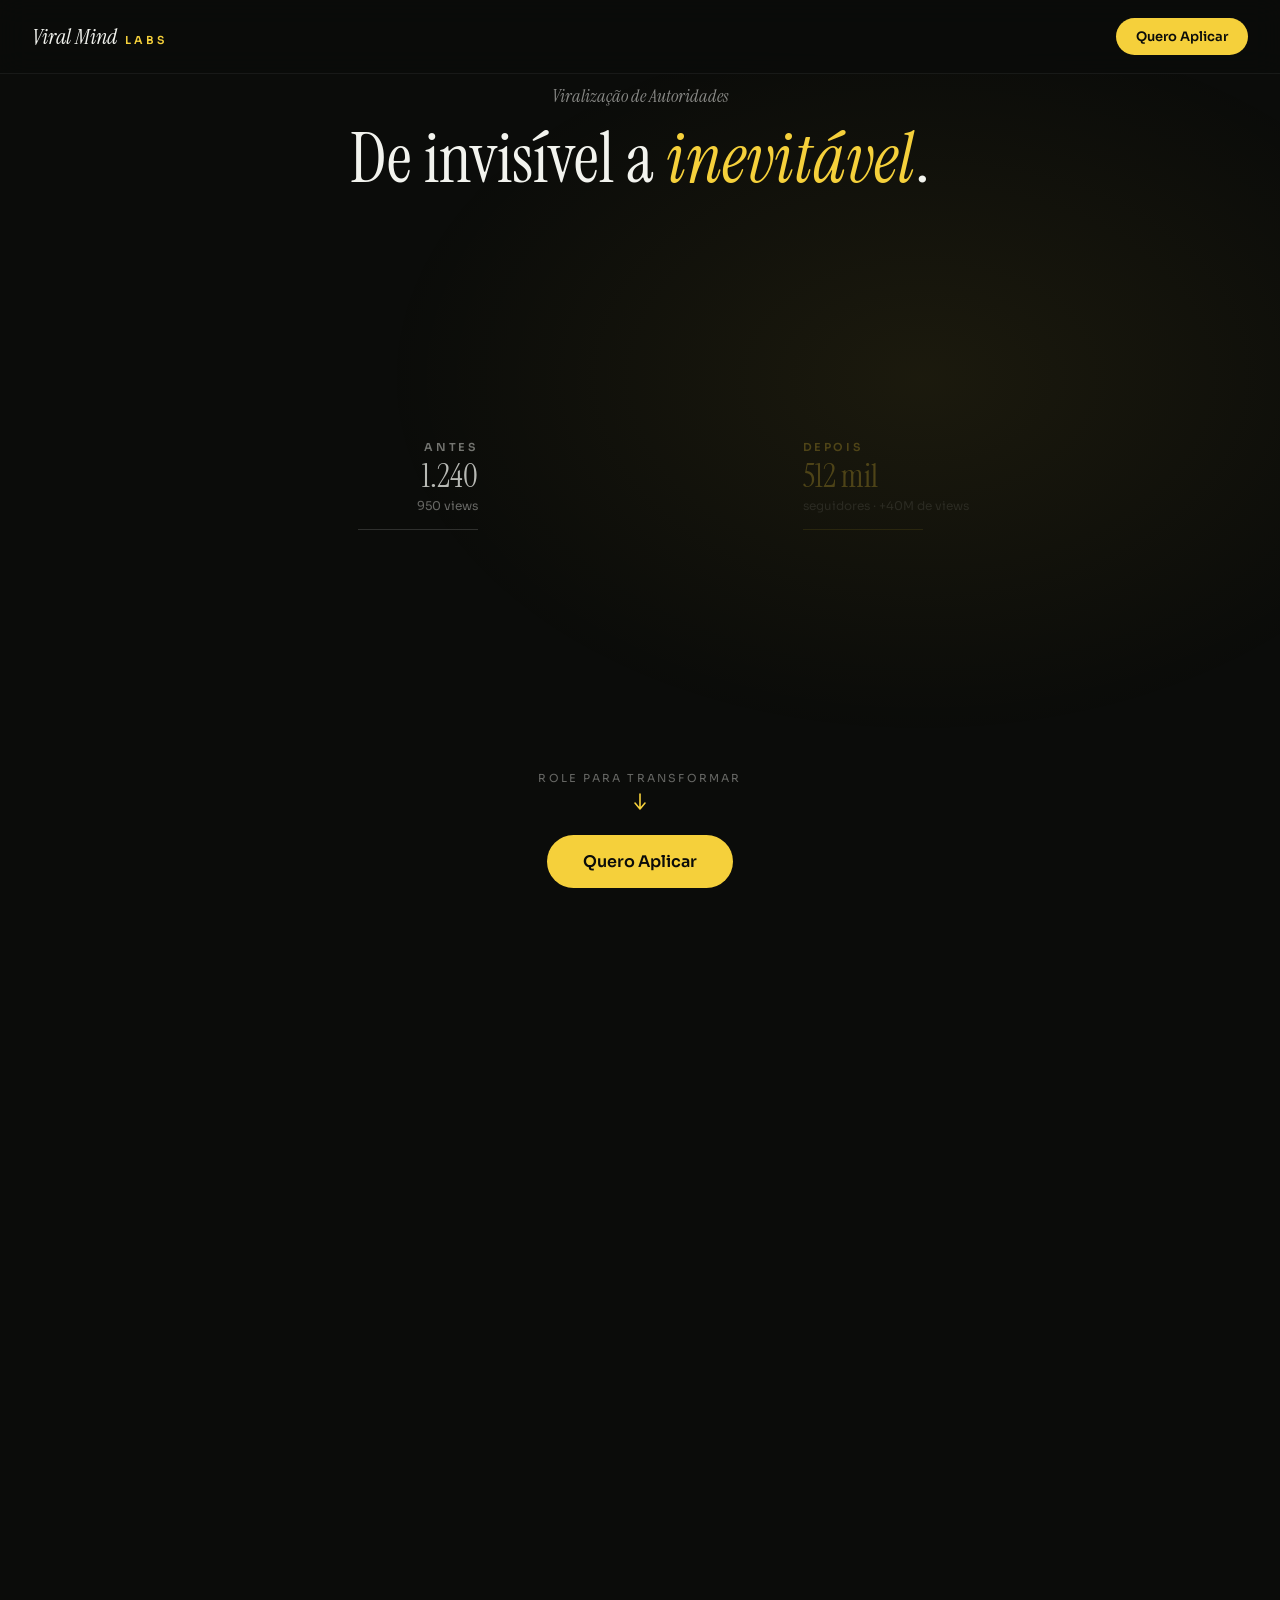
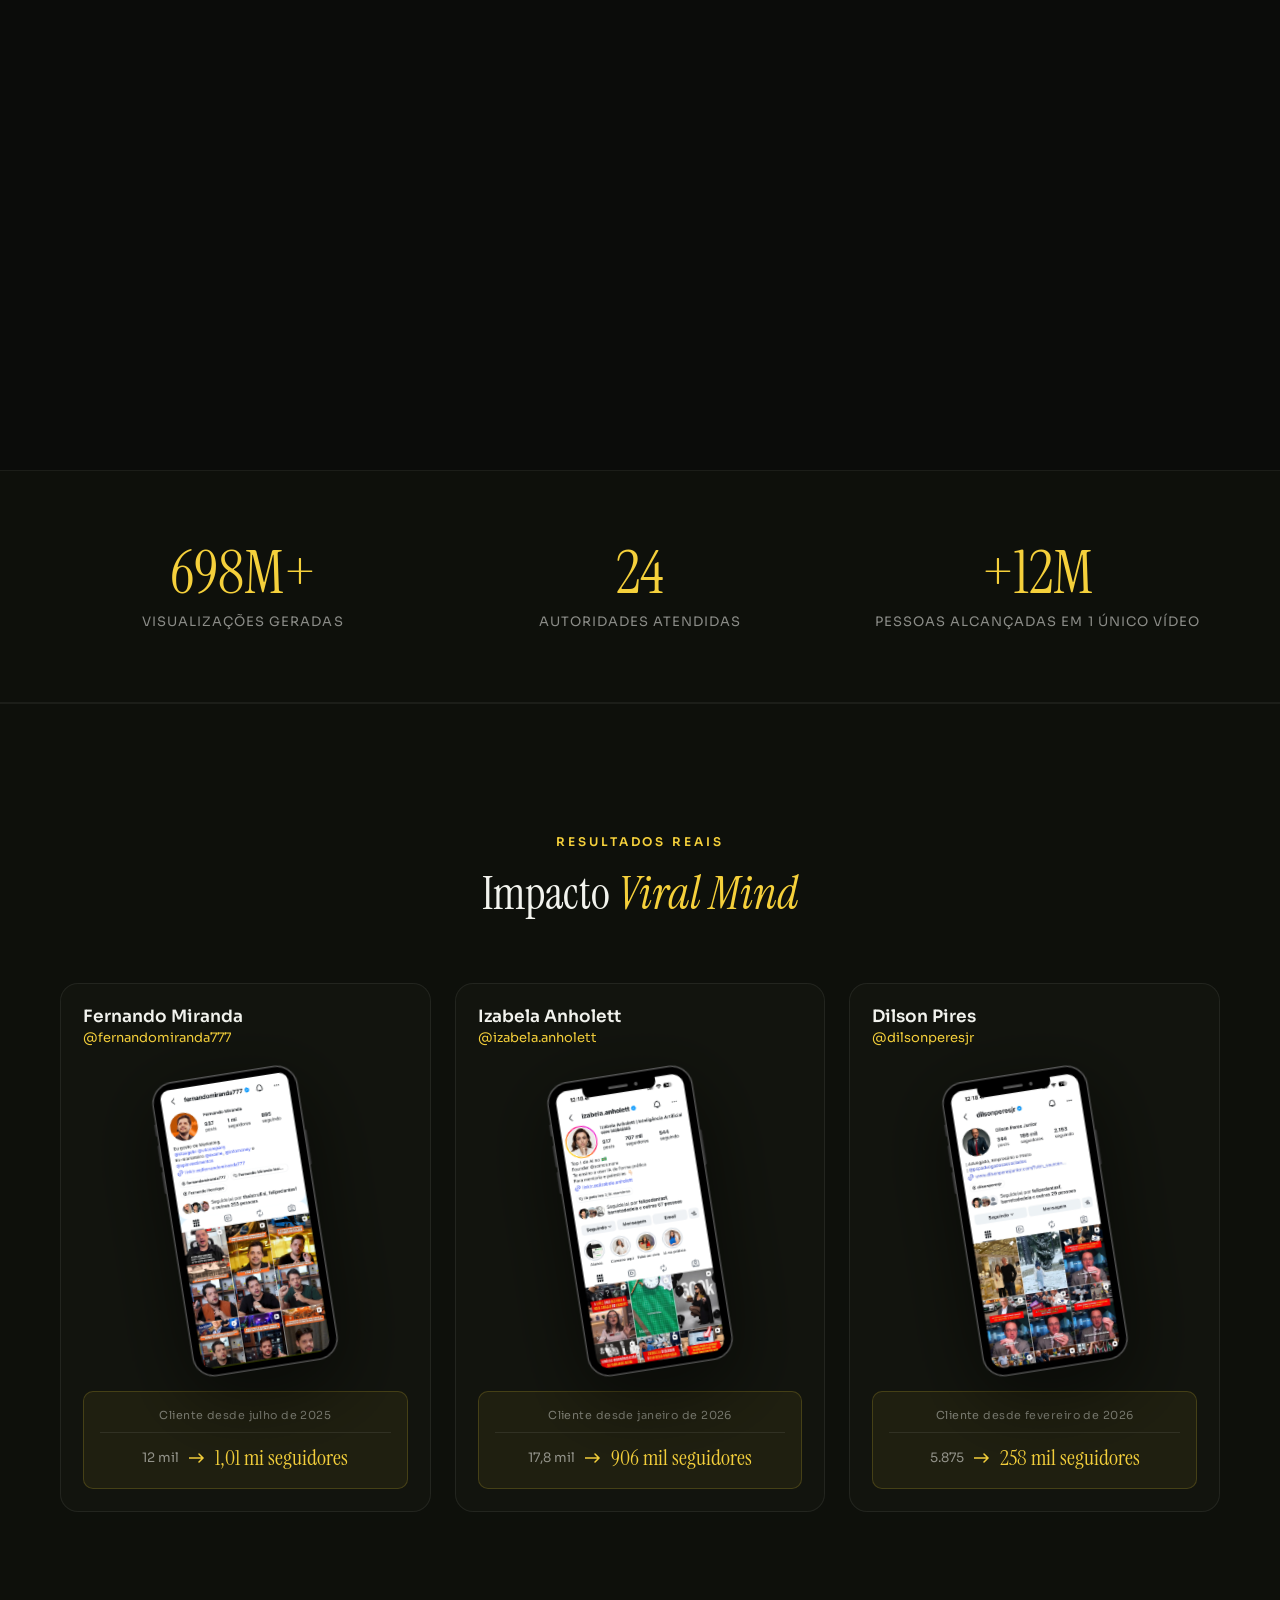
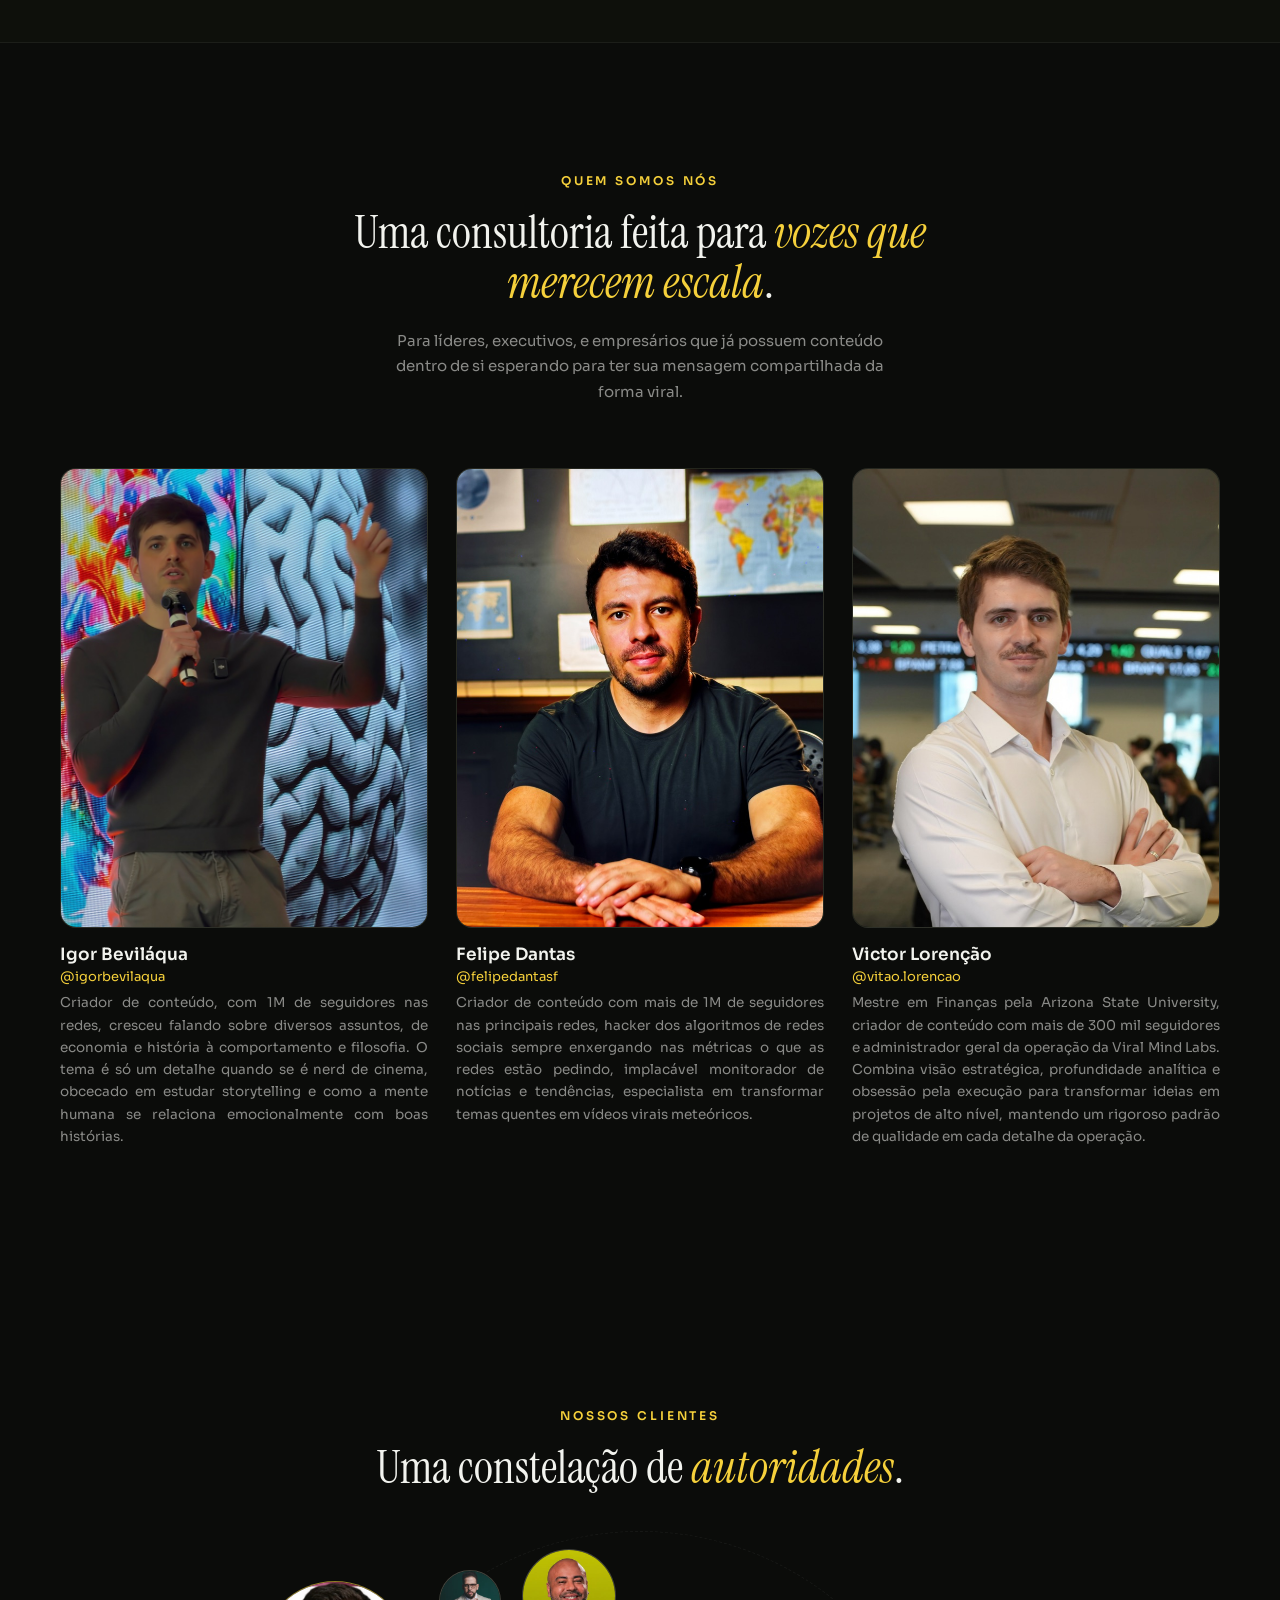
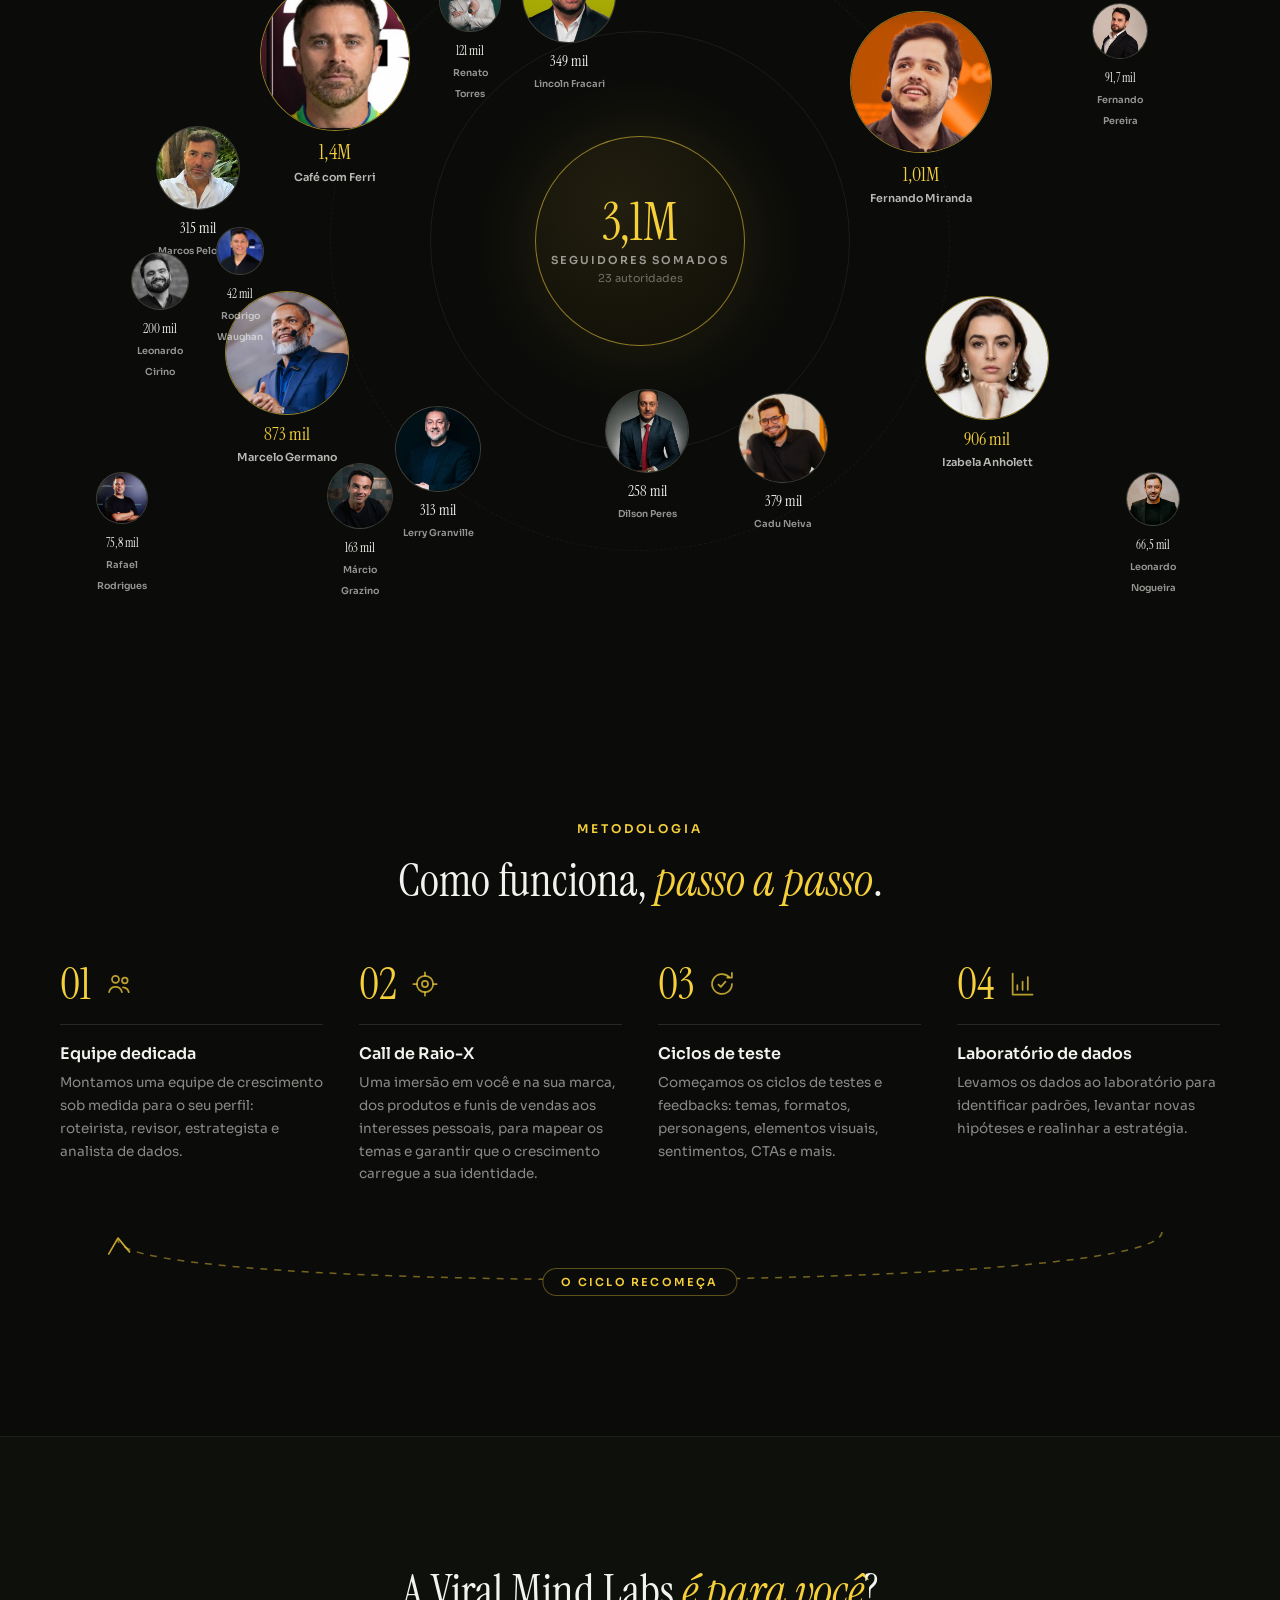
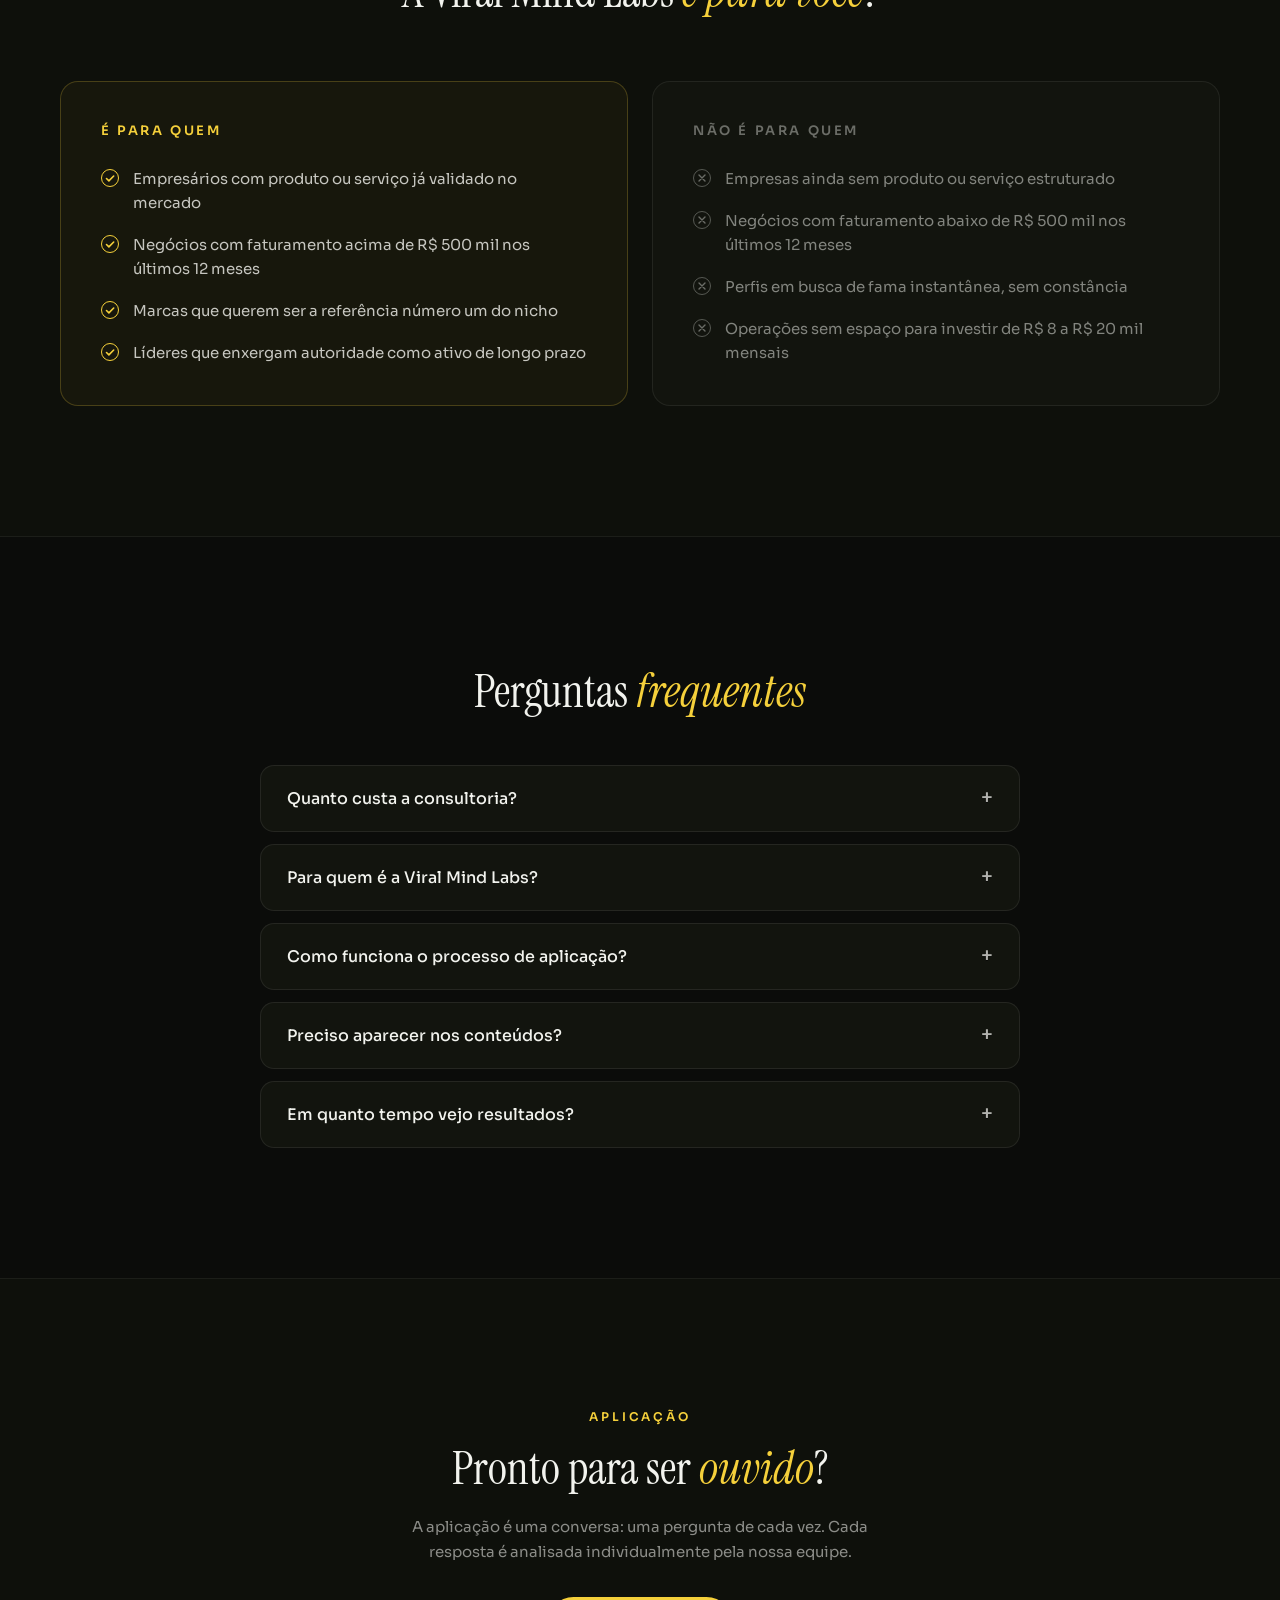
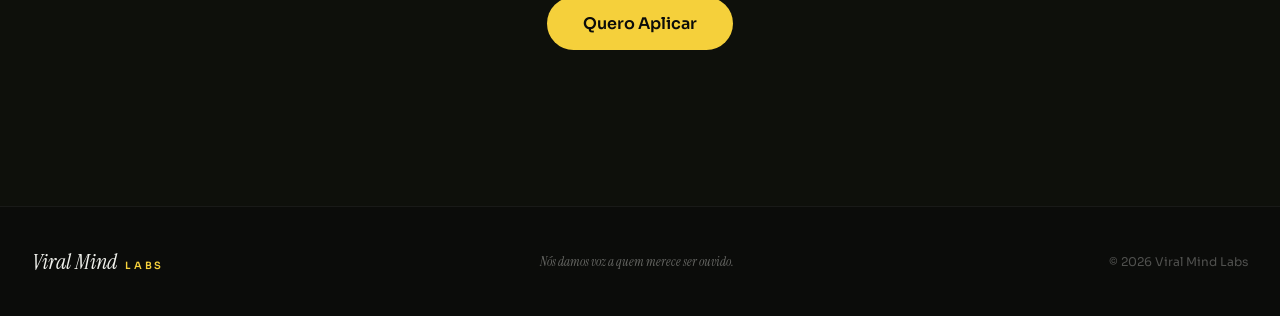
==== index.html @ 15a05c20 "Preserva a atribuição da landing até o envio da aplicação Os links para /aplicar passam a levar a qu" ====
<!DOCTYPE html>
<html lang="pt-BR">
<head>
<meta charset="utf-8">
<meta name="viewport" content="width=device-width, initial-scale=1">
<title>Viral Mind Labs: De invisível a inevitável</title>
<meta name="description" content="Consultoria de viralização para autoridades: negócios acima de R$ 500 mil/ano que querem virar referência nas redes.">
<meta property="og:type" content="website">
<meta property="og:url" content="https://viralmindlabs.com/">
<meta property="og:site_name" content="Viral Mind Labs">
<meta property="og:title" content="Viral Mind Labs: De invisível a inevitável">
<meta property="og:description" content="Consultoria de viralização para autoridades: negócios acima de R$ 500 mil/ano que querem virar referência nas redes.">
<meta property="og:image" content="https://viralmindlabs.com/assets/img/og-image.jpg">
<meta property="og:image:width" content="1200">
<meta property="og:image:height" content="630">
<meta property="og:locale" content="pt_BR">
<meta name="twitter:card" content="summary_large_image">
<link rel="icon" type="image/svg+xml" href="assets/img/favicon.svg">
<link rel="preconnect" href="https://fonts.googleapis.com">
<link rel="preconnect" href="https://fonts.gstatic.com" crossorigin>
<link href="https://fonts.googleapis.com/css2?family=Instrument+Serif:ital@0;1&family=Sora:wght@300;400;500;600;700&display=swap" rel="stylesheet">
<link rel="stylesheet" href="style.css?v=12">
<script type="text/javascript">
    (function(c,l,a,r,i,t,y){
        c[a]=c[a]||function(){(c[a].q=c[a].q||[]).push(arguments)};
        t=l.createElement(r);t.async=1;t.src="https://www.clarity.ms/tag/"+i;
        y=l.getElementsByTagName(r)[0];y.parentNode.insertBefore(t,y);
    })(window, document, "clarity", "script", "z4igsjjru1");
</script>
</head>
<body>

<header>
  <a class="logo" href="/">
    <span class="logo-main">Viral Mind</span>
    <span class="logo-sub">Labs</span>
  </a>
  <a href="/aplicar" class="btn btn-sm">Quero Aplicar</a>
</header>


<!-- HERO -->
<section id="hero">
  <div class="hero-sticky">
    <div class="hero-glow"></div>
    <div class="hero-inner">
      <p class="hero-kicker">Viralização de Autoridades</p>
      <h1 class="hero-title">De invisível a <em>inevitável</em>.</h1>
      <div class="hero-grid" data-r="g900-1">
        <div class="hero-label before" data-r="hide900" id="lblB">
          <span class="hero-label-tag">Antes</span>
          <span class="hero-label-num">1.240</span>
          <span class="hero-label-sub">950 views</span>
          <div class="hero-label-rule"></div>
        </div>

        <div id="phoneBox">
          <div id="phone">
            <div class="ios-device">
              <div class="ios-island"></div>
              <div class="ios-status">
                <span>9:41</span>
                <span class="ios-icons">
                  <svg width="19" height="12" viewBox="0 0 19 12"><rect x="0" y="7.5" width="3.2" height="4.5" rx="0.7"></rect><rect x="4.8" y="5" width="3.2" height="7" rx="0.7"></rect><rect x="9.6" y="2.5" width="3.2" height="9.5" rx="0.7"></rect><rect x="14.4" y="0" width="3.2" height="12" rx="0.7"></rect></svg>
                  <svg width="17" height="12" viewBox="0 0 17 12"><path d="M8.5 3.2C10.8 3.2 12.9 4.1 14.4 5.6L15.5 4.5C13.7 2.7 11.2 1.5 8.5 1.5C5.8 1.5 3.3 2.7 1.5 4.5L2.6 5.6C4.1 4.1 6.2 3.2 8.5 3.2Z"></path><path d="M8.5 6.8C9.9 6.8 11.1 7.3 12 8.2L13.1 7.1C11.8 5.9 10.2 5.1 8.5 5.1C6.8 5.1 5.2 5.9 3.9 7.1L5 8.2C5.9 7.3 7.1 6.8 8.5 6.8Z"></path><circle cx="8.5" cy="10.5" r="1.5"></circle></svg>
                  <svg width="27" height="13" viewBox="0 0 27 13"><rect x="0.5" y="0.5" width="23" height="12" rx="3.5" stroke="#fff" stroke-opacity="0.35" fill="none"></rect><rect x="2" y="2" width="20" height="9" rx="2"></rect><path d="M25 4.5V8.5C25.8 8.2 26.5 7.2 26.5 6.5C26.5 5.8 25.8 4.8 25 4.5Z" fill-opacity="0.4"></path></svg>
                </span>
              </div>
              <div class="ios-content">
                <!-- ANTES -->
                <div class="ig ig-before" id="ig-before">
                  <div class="ig-handle">dr.ricardovale</div>
                  <div class="ig-row">
                    <div class="ig-avatar"><svg viewBox="0 0 100 100"><circle cx="50" cy="36" r="17" fill="#3f4139"></circle><ellipse cx="50" cy="84" rx="30" ry="24" fill="#3f4139"></ellipse></svg><span>VOCÊ</span></div>
                    <div class="ig-stats">
                      <div class="ig-stat"><b>27</b><span>posts</span></div>
                      <div class="ig-stat"><b>1.240</b><span>seguidores</span></div>
                      <div class="ig-stat"><b>890</b><span>seguindo</span></div>
                    </div>
                  </div>
                  <div class="ig-bio"><strong>Dr. Ricardo Vale</strong><br><span>Empresário · Saúde<br>Conteúdo quando dá tempo.</span></div>
                  <div class="ig-actions"><div>Seguir</div><div>Mensagem</div></div>
                  <div class="ig-grid">
                    <div style="background:linear-gradient(140deg,#232420,#161713)"><span class="ig-grid-views"><svg width="8" height="8" viewBox="0 0 10 10"><path d="M1 0l8 5-8 5z" fill="#666"></path></svg>112</span></div>
                    <div style="background:linear-gradient(140deg,#1d1e1a,#121310)"><span class="ig-grid-views"><svg width="8" height="8" viewBox="0 0 10 10"><path d="M1 0l8 5-8 5z" fill="#666"></path></svg>87</span></div>
                    <div style="background:linear-gradient(140deg,#26271f,#171812)"><span class="ig-grid-views"><svg width="8" height="8" viewBox="0 0 10 10"><path d="M1 0l8 5-8 5z" fill="#666"></path></svg>203</span></div>
                    <div style="background:linear-gradient(140deg,#191b15,#101208)"></div>
                    <div style="background:linear-gradient(140deg,#20221c,#141610)"></div>
                    <div style="background:linear-gradient(140deg,#1b1d17,#12140e)"></div>
                  </div>
                  <div class="ig-empty-note">alcance em queda · 14 dias sem publicar</div>
                </div>

                <!-- DEPOIS -->
                <div class="ig ig-after" id="ig-after">
                  <div class="ig-handle-after">dr.ricardovale
                    <svg width="14" height="14" viewBox="0 0 24 22"><circle cx="12" cy="12" r="11" fill="#0095f6"></circle><path d="M7 12.5l3.2 3.2L17 9" stroke="#fff" stroke-width="2.4" fill="none" stroke-linecap="round" stroke-linejoin="round"></path></svg>
                  </div>
                  <div class="ig-row">
                    <div class="ig-avatar-ring"><div class="ig-avatar"><svg viewBox="0 0 100 100"><circle cx="50" cy="36" r="17" fill="#8a7430"></circle><ellipse cx="50" cy="84" rx="30" ry="24" fill="#8a7430"></ellipse></svg><span>VOCÊ</span></div></div>
                    <div class="ig-stats after">
                      <div class="ig-stat"><b data-morph-from="27" data-morph-to="312">312</b><span>posts</span></div>
                      <div class="ig-stat"><span class="ig-follow-count" data-morph-from="1240" data-morph-to="512000">512 mil</span><span>seguidores</span></div>
                      <div class="ig-stat"><b>412</b><span>seguindo</span></div>
                    </div>
                  </div>
                  <div class="ig-bio ig-bio-after"><strong>Dr. Ricardo Vale</strong> <span class="badge">· autoridade</span><br><span>Referência nacional em saúde<br>+40M de visualizações · Palestrante</span></div>
                  <div class="ig-highlights">
                    <div class="ig-highlight"><div class="ig-highlight-ring"><div></div></div><span>Imprensa</span></div>
                    <div class="ig-highlight"><div class="ig-highlight-ring"><div></div></div><span>Palestras</span></div>
                    <div class="ig-highlight"><div class="ig-highlight-ring"><div></div></div><span>Cases</span></div>
                    <div class="ig-highlight"><div class="ig-highlight-ring"><div></div></div><span>Bastidores</span></div>
                  </div>
                  <div class="ig-spark">
                    <span class="ig-spark-lbl">Crescimento · últimos 90 dias</span>
                    <svg viewBox="0 0 200 44" preserveAspectRatio="none">
                      <path id="spark-line" pathLength="100" d="M2 41 C 30 40, 52 37, 74 32 S 116 22, 140 15 S 178 5, 198 3" fill="none" stroke="#F5D03B" stroke-width="2" stroke-linecap="round"></path>
                    </svg>
                  </div>
                  <div class="ig-actions ig-actions-after"><div>Seguir</div><div>Mensagem</div></div>
                  <div class="ig-grid">
                    <div style="background:linear-gradient(150deg,#5a4c16,#141610)"><span class="ig-grid-views big"><svg width="9" height="9" viewBox="0 0 10 10"><path d="M1 0l8 5-8 5z" fill="#fff"></path></svg><span data-morph-from="112" data-morph-to="4100000">4,1 mi</span></span></div>
                    <div style="background:linear-gradient(150deg,#2e3b45,#10151a)"><span class="ig-grid-views big"><svg width="9" height="9" viewBox="0 0 10 10"><path d="M1 0l8 5-8 5z" fill="#fff"></path></svg><span data-morph-from="87" data-morph-to="2700000">2,7 mi</span></span></div>
                    <div style="background:linear-gradient(150deg,#4a3a1f,#171208)"><span class="ig-grid-views big"><svg width="9" height="9" viewBox="0 0 10 10"><path d="M1 0l8 5-8 5z" fill="#fff"></path></svg><span data-morph-from="203" data-morph-to="1900000">1,9 mi</span></span></div>
                    <div style="background:linear-gradient(150deg,#3f4a2c,#12160d)"><span class="ig-grid-views big"><svg width="9" height="9" viewBox="0 0 10 10"><path d="M1 0l8 5-8 5z" fill="#fff"></path></svg><span data-morph-from="64" data-morph-to="1400000">1,4 mi</span></span></div>
                    <div style="background:linear-gradient(150deg,#4a2f2f,#170f0f)"><span class="ig-grid-views big"><svg width="9" height="9" viewBox="0 0 10 10"><path d="M1 0l8 5-8 5z" fill="#fff"></path></svg><span data-morph-from="41" data-morph-to="980000">980 mil</span></span></div>
                    <div style="background:linear-gradient(150deg,#2f3f4a,#0f1417)"><span class="ig-grid-views big"><svg width="9" height="9" viewBox="0 0 10 10"><path d="M1 0l8 5-8 5z" fill="#fff"></path></svg><span data-morph-from="28" data-morph-to="870000">870 mil</span></span></div>
                  </div>
                  <div class="ig-float-pill" style="bottom:120px;left:10px;animation-duration:5s;animation-delay:-2s">
                    <span style="font-size:12px;font-weight:700;color:#F5D03B">+52,7 mil</span>
                    <span style="font-size:12px;color:#ddd">novos seguidores hoje</span>
                  </div>
                </div>
              </div>
              <div class="ios-home"><div class="ios-home-bar"></div></div>
            </div>
          </div>
        </div>

        <div class="hero-label after" data-r="hide900" id="lblA">
          <span class="hero-label-tag">Depois</span>
          <span class="hero-label-num">512 mil</span>
          <span class="hero-label-sub">seguidores · +40M de views</span>
          <div class="hero-label-rule"></div>
        </div>
      </div>

      <div id="hint">
        <span>Role para transformar</span>
        <svg width="14" height="18" viewBox="0 0 14 18"><path d="M7 1v14M2 10l5 6 5-6" stroke="#F5D03B" stroke-width="1.6" fill="none" stroke-linecap="round" stroke-linejoin="round"></path></svg>
      </div>
      <div class="hero-cta-row">
        <a href="/aplicar" class="btn">Quero Aplicar</a>
        <span class="hero-cta-note">Para negócios acima de R$ 500 mil/ano</span>
      </div>
    </div>
  </div>
</section>

<!-- NÚMEROS -->
<section id="numeros">
  <div class="wrap stats-grid" data-r="g600-1">
    <div data-reveal="0">
      <div class="stat-num"><span data-count-to="712">0</span>M+</div>
      <div class="stat-label">Visualizações geradas</div>
    </div>
    <div data-reveal="1">
      <div class="stat-num"><span data-count-to="24">0</span></div>
      <div class="stat-label">Autoridades atendidas</div>
    </div>
    <div data-reveal="2">
      <div class="stat-num">+<span data-count-to="12">0</span>M</div>
      <div class="stat-label">Pessoas alcançadas em 1 único vídeo</div>
    </div>
  </div>
</section>

<!-- CASES -->
<section id="cases">
  <div class="wrap" data-r="pad">
    <p class="eyebrow" data-reveal="0">Resultados reais</p>
    <h2 data-reveal="1" style="margin-bottom:64px">Impacto <em>Viral Mind</em></h2>
    <div class="cases-grid" data-r="g900-1">
      <a class="case-card" href="https://www.instagram.com/fernandomiranda777/" target="_blank" rel="noopener noreferrer" data-reveal="2">
        <div><div class="case-name">Fernando Miranda</div><div class="case-handle">@fernandomiranda777</div></div>
        <div class="case-mockup">
          <img src="assets/img/case-fernando.png" alt="Perfil de @fernandomiranda777 hoje, resultado da consultoria Viral Mind Labs">
        </div>
        <div class="case-result">
          <span class="case-since">Cliente desde julho de 2025</span>
          <div class="case-growth">
            <span class="from">12 mil</span>
            <svg width="16" height="10" viewBox="0 0 16 10"><path d="M0 5h13M10 1l4 4-4 4" stroke="#F5D03B" stroke-width="1.5" fill="none" stroke-linecap="round"></path></svg>
            <span class="to">1,01 mi seguidores</span>
          </div>
        </div>
      </a>
      <a class="case-card" href="https://www.instagram.com/izabela.anholett/" target="_blank" rel="noopener noreferrer" data-reveal="3">
        <div><div class="case-name">Izabela Anholett</div><div class="case-handle">@izabela.anholett</div></div>
        <div class="case-mockup">
          <img src="assets/img/case-izabela.png" alt="Perfil de @izabela.anholett hoje, resultado da consultoria Viral Mind Labs">
        </div>
        <div class="case-result">
          <span class="case-since">Cliente desde janeiro de 2026</span>
          <div class="case-growth">
            <span class="from" data-ig-from="izabela.anholett">17,8 mil</span>
            <svg width="16" height="10" viewBox="0 0 16 10"><path d="M0 5h13M10 1l4 4-4 4" stroke="#F5D03B" stroke-width="1.5" fill="none" stroke-linecap="round"></path></svg>
            <span class="to" data-ig-to="izabela.anholett">906 mil seguidores</span>
          </div>
        </div>
      </a>
      <a class="case-card" href="https://www.instagram.com/dilsonperesjr/" target="_blank" rel="noopener noreferrer" data-reveal="4">
        <div><div class="case-name">Dilson Pires</div><div class="case-handle">@dilsonperesjr</div></div>
        <div class="case-mockup">
          <img src="assets/img/case-dilson.png" alt="Perfil de @dilsonperesjr hoje, resultado da consultoria Viral Mind Labs">
        </div>
        <div class="case-result">
          <span class="case-since">Cliente desde fevereiro de 2026</span>
          <div class="case-growth">
            <span class="from" data-ig-from="dilsonperesjr">5.875</span>
            <svg width="16" height="10" viewBox="0 0 16 10"><path d="M0 5h13M10 1l4 4-4 4" stroke="#F5D03B" stroke-width="1.5" fill="none" stroke-linecap="round"></path></svg>
            <span class="to" data-ig-to="dilsonperesjr">258 mil seguidores</span>
          </div>
        </div>
      </a>
    </div>
  </div>
</section>

<!-- QUEM SOMOS -->
<section id="quem-somos" data-r="pad">
  <div class="wrap">
    <p class="eyebrow" data-reveal="0">Quem somos nós</p>
    <h2 data-reveal="1">Uma consultoria feita para <em>vozes que merecem escala</em>.</h2>
    <p class="lede" data-reveal="2">Para líderes, executivos, e empresários que já possuem conteúdo dentro de si esperando para ter sua mensagem compartilhada da forma viral.</p>
    <div class="founders" data-r="g900-2">
      <div class="founder" data-reveal="2">
        <a class="founder-photo imgslot" href="https://www.instagram.com/igorbevilaqua/" target="_blank" rel="noopener noreferrer"><img src="assets/img/founder-igor.jpg" alt="Igor Beviláqua" style="object-position:center 15%"></a>
        <div>
          <div class="founder-name">Igor Beviláqua</div>
          <a class="founder-handle" href="https://www.instagram.com/igorbevilaqua/" target="_blank" rel="noopener noreferrer">@igorbevilaqua</a>
          <div class="founder-bio">Criador de conteúdo, com 1M de seguidores nas redes, cresceu falando sobre diversos assuntos, de economia e história à comportamento e filosofia. O tema é só um detalhe quando se é nerd de cinema, obcecado em estudar storytelling e como a mente humana se relaciona emocionalmente com boas histórias.</div>
        </div>
      </div>
      <div class="founder" data-reveal="3">
        <a class="founder-photo imgslot" href="https://www.instagram.com/felipedantasf/" target="_blank" rel="noopener noreferrer"><img src="assets/img/founder-felipe.jpg" alt="Felipe Dantas"></a>
        <div>
          <div class="founder-name">Felipe Dantas</div>
          <a class="founder-handle" href="https://www.instagram.com/felipedantasf/" target="_blank" rel="noopener noreferrer">@felipedantasf</a>
          <div class="founder-bio">Criador de conteúdo com mais de 1M de seguidores nas principais redes, hacker dos algoritmos de redes sociais sempre enxergando nas métricas o que as redes estão pedindo, implacável monitorador de notícias e tendências, especialista em transformar temas quentes em vídeos virais meteóricos.</div>
        </div>
      </div>
      <div class="founder" data-reveal="4">
        <a class="founder-photo imgslot" href="https://www.instagram.com/vitao.lorencao/" target="_blank" rel="noopener noreferrer"><img src="assets/img/founder-victor.jpg" alt="Victor Lorenção" style="object-position:center 10%"></a>
        <div>
          <div class="founder-name">Victor Lorenção</div>
          <a class="founder-handle" href="https://www.instagram.com/vitao.lorencao/" target="_blank" rel="noopener noreferrer">@vitao.lorencao</a>
          <div class="founder-bio">Mestre em Finanças pela Arizona State University, criador de conteúdo com mais de 300 mil seguidores e administrador geral da operação da Viral Mind Labs. Combina visão estratégica, profundidade analítica e obsessão pela execução para transformar ideias em projetos de alto nível, mantendo um rigoroso padrão de qualidade em cada detalhe da operação.</div>
        </div>
      </div>
    </div>
  </div>
</section>

<!-- NOSSOS CLIENTES -->
<section id="clientes">
  <div class="wrap">
    <p class="eyebrow" data-reveal="0">Nossos clientes</p>
    <h2 data-reveal="1" style="margin-bottom:48px;max-width:680px">Uma constelação de <em>autoridades</em>.</h2>

    <div id="const-wrap" data-r="hide900">
      <div id="const">
        <div class="const-ring" style="left:340px;top:90px;width:420px;height:420px;border:1px solid rgba(255,255,255,0.07)"></div>
        <div class="const-ring" style="left:240px;top:-10px;width:620px;height:620px;border:1px dashed rgba(255,255,255,0.05);animation:vmlSpin 120s linear infinite"></div>
        <div class="const-center">
          <b>3,1M</b>
          <span class="lbl">seguidores somados</span>
          <span class="sub">23 autoridades</span>
        </div>

        <a class="const-node" data-reveal="0" href="https://www.instagram.com/cafecomferri/" target="_blank" rel="noopener noreferrer" style="left:170px;top:40px;width:150px;animation-duration:7s">
          <div class="photo imgslot circle" style="width:150px;height:150px"><img src="assets/img/clientes/cliente-2.jpg" alt="Café com Ferri"></div>
          <div class="caption"><span class="num" data-ig="cafecomferri" style="font-size:21px">1,4M</span><br><span class="name">Café com Ferri</span></div>
        </a>
        <a class="const-node" data-reveal="1" href="https://www.instagram.com/fernandomiranda777/" target="_blank" rel="noopener noreferrer" style="left:760px;top:70px;width:142px;animation-duration:8s;animation-delay:-3s">
          <div class="photo imgslot circle" style="width:142px;height:142px"><img src="assets/img/clientes/cliente-16.jpg" alt="Fernando Miranda"></div>
          <div class="caption"><span class="num" data-ig="fernandomiranda777" style="font-size:20px">1,01M</span><br><span class="name">Fernando Miranda</span></div>
        </a>
        <a class="const-node" data-reveal="2" href="https://www.instagram.com/marcelogermanoeag/" target="_blank" rel="noopener noreferrer" style="left:135px;top:350px;width:124px;animation-duration:6.5s;animation-delay:-1.5s">
          <div class="photo imgslot circle" style="width:124px;height:124px"><img src="assets/img/clientes/cliente-1.jpg" alt="Marcelo Germano"></div>
          <div class="caption"><span class="num" data-ig="marcelogermanoeag" style="font-size:18px">873 mil</span><br><span class="name">Marcelo Germano</span></div>
        </a>
        <a class="const-node" data-reveal="3" href="https://www.instagram.com/izabela.anholett/" target="_blank" rel="noopener noreferrer" style="left:835px;top:355px;width:124px;animation-duration:7.5s;animation-delay:-5s">
          <div class="photo imgslot circle" style="width:124px;height:124px"><img src="assets/img/clientes/cliente-3.jpg" alt="Izabela Anholett"></div>
          <div class="caption"><span class="num" data-ig="izabela.anholett" style="font-size:18px">906 mil</span><br><span class="name">Izabela Anholett</span></div>
        </a>
        <a class="const-node dim" data-reveal="4" href="https://www.instagram.com/lincolnfracari/" target="_blank" rel="noopener noreferrer" style="left:432px;top:8px;width:94px;animation-duration:6s;animation-delay:-2s">
          <div class="photo imgslot circle" style="width:94px;height:94px"><img src="assets/img/clientes/cliente-5.jpg" alt="Lincoln Fracari"></div>
          <div class="caption"><span class="num" data-ig="lincolnfracari" style="font-size:15px">349 mil</span><br><span class="name">Lincoln Fracari</span></div>
        </a>
        <a class="const-node dim" data-reveal="5" href="https://www.instagram.com/caduneiva/" target="_blank" rel="noopener noreferrer" style="left:648px;top:452px;width:90px;animation-duration:7s;animation-delay:-4s">
          <div class="photo imgslot circle" style="width:90px;height:90px"><img src="assets/img/clientes/cliente-6.jpg" alt="Cadu Neiva"></div>
          <div class="caption"><span class="num" data-ig="caduneiva" style="font-size:15px">379 mil</span><br><span class="name">Cadu Neiva</span></div>
        </a>
        <a class="const-node dim" data-reveal="6" href="https://www.instagram.com/granvas/" target="_blank" rel="noopener noreferrer" style="left:305px;top:465px;width:86px;animation-duration:8s;animation-delay:-1s">
          <div class="photo imgslot circle" style="width:86px;height:86px"><img src="assets/img/clientes/cliente-7.jpg" alt="Lerry Granville"></div>
          <div class="caption"><span class="num" data-ig="granvas" style="font-size:15px">313 mil</span><br><span class="name">Lerry Granville</span></div>
        </a>
        <a class="const-node dim" data-reveal="7" href="https://www.instagram.com/marcospelozato.oficial/" target="_blank" rel="noopener noreferrer" style="left:66px;top:185px;width:84px;animation-duration:7.2s;animation-delay:-2.6s">
          <div class="photo imgslot circle" style="width:84px;height:84px"><img src="assets/img/clientes/cliente-9.jpg" alt="Marcos Pelozato"></div>
          <div class="caption"><span class="num" data-ig="marcospelozato.oficial" style="font-size:15px">315 mil</span><br><span class="name">Marcos Pelozato</span></div>
        </a>
        <a class="const-node dim" data-reveal="8" href="https://www.instagram.com/dilsonperesjr/" target="_blank" rel="noopener noreferrer" style="left:515px;top:448px;width:84px;animation-duration:6.2s;animation-delay:-5.2s">
          <div class="photo imgslot circle" style="width:84px;height:84px"><img src="assets/img/clientes/cliente-10.jpg" alt="Dilson Peres"></div>
          <div class="caption"><span class="num" data-ig="dilsonperesjr" style="font-size:15px">258 mil</span><br><span class="name">Dilson Peres</span></div>
        </a>
        <a class="const-node dim" data-reveal="9" href="https://www.instagram.com/marciograzino/" target="_blank" rel="noopener noreferrer" style="left:237px;top:522px;width:66px;animation-duration:6.4s;animation-delay:-1.8s">
          <div class="photo imgslot circle" style="width:66px;height:66px"><img src="assets/img/clientes/cliente-17.jpg" alt="Márcio Grazino"></div>
          <div class="caption"><span class="num" data-ig="marciograzino" style="font-size:13px">163 mil</span><br><span class="name">Márcio Grazino</span></div>
        </a>
        <a class="const-node dim" data-reveal="10" href="https://www.instagram.com/orenatotorres/" target="_blank" rel="noopener noreferrer" style="left:349px;top:29px;width:62px;animation-duration:7.4s">
          <div class="photo imgslot circle" style="width:62px;height:62px"><img src="assets/img/clientes/cliente-11.jpg" alt="Renato Torres"></div>
          <div class="caption"><span class="num" data-ig="orenatotorres" style="font-size:12.5px">121 mil</span><br><span class="name">Renato Torres</span></div>
        </a>
        <a class="const-node dim" data-reveal="11" href="https://www.instagram.com/leonardocirino/" target="_blank" rel="noopener noreferrer" style="left:41px;top:311px;width:58px;animation-duration:8.2s;animation-delay:-3.6s">
          <div class="photo imgslot circle" style="width:58px;height:58px"><img src="assets/img/clientes/cliente-18.jpg" alt="Leonardo Cirino"></div>
          <div class="caption"><span class="num" data-ig="leonardocirino" style="font-size:12.5px">200 mil</span><br><span class="name">Leonardo Cirino</span></div>
        </a>
        <a class="const-node dim" data-reveal="12" href="https://www.instagram.com/fernandopereira.finance/" target="_blank" rel="noopener noreferrer" style="left:1002px;top:62px;width:56px;animation-duration:7.8s;animation-delay:-4.6s">
          <div class="photo imgslot circle" style="width:56px;height:56px"><img src="assets/img/clientes/cliente-14.jpg" alt="Fernando Pereira"></div>
          <div class="caption"><span class="num" data-ig="fernandopereira.finance" style="font-size:12px">91,7 mil</span><br><span class="name">Fernando Pereira</span></div>
        </a>
        <a class="const-node dim" data-reveal="13" href="https://www.instagram.com/leonardorn/" target="_blank" rel="noopener noreferrer" style="left:1036px;top:531px;width:54px;animation-duration:7.6s">
          <div class="photo imgslot circle" style="width:54px;height:54px"><img src="assets/img/clientes/cliente-13.jpg" alt="Leonardo Nogueira"></div>
          <div class="caption"><span class="num" data-ig="leonardorn" style="font-size:12px">66,5 mil</span><br><span class="name">Leonardo Nogueira</span></div>
        </a>
        <a class="const-node dim" data-reveal="14" href="https://www.instagram.com/rafaelrodriguesluiz/" target="_blank" rel="noopener noreferrer" style="left:6px;top:531px;width:52px;animation-duration:6.9s">
          <div class="photo imgslot circle" style="width:52px;height:52px"><img src="assets/img/clientes/cliente-15.jpg" alt="Rafael Rodrigues"></div>
          <div class="caption"><span class="num" data-ig="rafaelrodriguesluiz" style="font-size:12px">75,8 mil</span><br><span class="name">Rafael Rodrigues</span></div>
        </a>
        <a class="const-node dim" data-reveal="16" href="https://www.instagram.com/rodrigowaughan/" target="_blank" rel="noopener noreferrer" style="left:126px;top:286px;width:48px;animation-duration:7.1s">
          <div class="photo imgslot circle" style="width:48px;height:48px"><img src="assets/img/clientes/cliente-20.jpg" alt="Rodrigo Waughan"></div>
          <div class="caption"><span class="num" data-ig="rodrigowaughan" style="font-size:12px">42 mil</span><br><span class="name">Rodrigo Waughan</span></div>
        </a>
      </div>
    </div>

    <div class="clientes-mobile" data-r="show900">
      <div class="clientes-mobile-stat"><b>3,1M</b><span>seguidores somados · 23 autoridades</span></div>
      <div class="clientes-avatars">
        <a class="ca-node" href="https://www.instagram.com/cafecomferri/" target="_blank" rel="noopener noreferrer">
          <div class="ca-photo"><img src="assets/img/clientes/cliente-2.jpg" alt="Café com Ferri"></div>
          <span class="ca-num" data-ig="cafecomferri">1,4M</span><span class="ca-name">Café com Ferri</span>
        </a>
        <a class="ca-node" href="https://www.instagram.com/fernandomiranda777/" target="_blank" rel="noopener noreferrer">
          <div class="ca-photo"><img src="assets/img/clientes/cliente-16.jpg" alt="Fernando Miranda"></div>
          <span class="ca-num" data-ig="fernandomiranda777">1,01M</span><span class="ca-name">Fernando Miranda</span>
        </a>
        <a class="ca-node" href="https://www.instagram.com/marcelogermanoeag/" target="_blank" rel="noopener noreferrer">
          <div class="ca-photo"><img src="assets/img/clientes/cliente-1.jpg" alt="Marcelo Germano"></div>
          <span class="ca-num" data-ig="marcelogermanoeag">873 mil</span><span class="ca-name">Marcelo Germano</span>
        </a>
        <a class="ca-node" href="https://www.instagram.com/izabela.anholett/" target="_blank" rel="noopener noreferrer">
          <div class="ca-photo"><img src="assets/img/clientes/cliente-3.jpg" alt="Izabela Anholett"></div>
          <span class="ca-num" data-ig="izabela.anholett">906 mil</span><span class="ca-name">Izabela Anholett</span>
        </a>
        <a class="ca-node" href="https://www.instagram.com/lincolnfracari/" target="_blank" rel="noopener noreferrer">
          <div class="ca-photo"><img src="assets/img/clientes/cliente-5.jpg" alt="Lincoln Fracari"></div>
          <span class="ca-num" data-ig="lincolnfracari">349 mil</span><span class="ca-name">Lincoln Fracari</span>
        </a>
        <a class="ca-node" href="https://www.instagram.com/caduneiva/" target="_blank" rel="noopener noreferrer">
          <div class="ca-photo"><img src="assets/img/clientes/cliente-6.jpg" alt="Cadu Neiva"></div>
          <span class="ca-num" data-ig="caduneiva">379 mil</span><span class="ca-name">Cadu Neiva</span>
        </a>
        <a class="ca-node" href="https://www.instagram.com/granvas/" target="_blank" rel="noopener noreferrer">
          <div class="ca-photo"><img src="assets/img/clientes/cliente-7.jpg" alt="Lerry Granville"></div>
          <span class="ca-num" data-ig="granvas">313 mil</span><span class="ca-name">Lerry Granville</span>
        </a>
        <a class="ca-node" href="https://www.instagram.com/marcospelozato.oficial/" target="_blank" rel="noopener noreferrer">
          <div class="ca-photo"><img src="assets/img/clientes/cliente-9.jpg" alt="Marcos Pelozato"></div>
          <span class="ca-num" data-ig="marcospelozato.oficial">315 mil</span><span class="ca-name">Marcos Pelozato</span>
        </a>
        <a class="ca-node" href="https://www.instagram.com/dilsonperesjr/" target="_blank" rel="noopener noreferrer">
          <div class="ca-photo"><img src="assets/img/clientes/cliente-10.jpg" alt="Dilson Peres"></div>
          <span class="ca-num" data-ig="dilsonperesjr">258 mil</span><span class="ca-name">Dilson Peres</span>
        </a>
        <a class="ca-node" href="https://www.instagram.com/marciograzino/" target="_blank" rel="noopener noreferrer">
          <div class="ca-photo"><img src="assets/img/clientes/cliente-17.jpg" alt="Márcio Grazino"></div>
          <span class="ca-num" data-ig="marciograzino">163 mil</span><span class="ca-name">Márcio Grazino</span>
        </a>
        <a class="ca-node" href="https://www.instagram.com/orenatotorres/" target="_blank" rel="noopener noreferrer">
          <div class="ca-photo"><img src="assets/img/clientes/cliente-11.jpg" alt="Renato Torres"></div>
          <span class="ca-num" data-ig="orenatotorres">121 mil</span><span class="ca-name">Renato Torres</span>
        </a>
        <a class="ca-node" href="https://www.instagram.com/leonardocirino/" target="_blank" rel="noopener noreferrer">
          <div class="ca-photo"><img src="assets/img/clientes/cliente-18.jpg" alt="Leonardo Cirino"></div>
          <span class="ca-num" data-ig="leonardocirino">200 mil</span><span class="ca-name">Leonardo Cirino</span>
        </a>
        <a class="ca-node" href="https://www.instagram.com/fernandopereira.finance/" target="_blank" rel="noopener noreferrer">
          <div class="ca-photo"><img src="assets/img/clientes/cliente-14.jpg" alt="Fernando Pereira"></div>
          <span class="ca-num" data-ig="fernandopereira.finance">91,7 mil</span><span class="ca-name">Fernando Pereira</span>
        </a>
        <a class="ca-node" href="https://www.instagram.com/leonardorn/" target="_blank" rel="noopener noreferrer">
          <div class="ca-photo"><img src="assets/img/clientes/cliente-13.jpg" alt="Leonardo Nogueira"></div>
          <span class="ca-num" data-ig="leonardorn">66,5 mil</span><span class="ca-name">Leonardo Nogueira</span>
        </a>
        <a class="ca-node" href="https://www.instagram.com/rafaelrodriguesluiz/" target="_blank" rel="noopener noreferrer">
          <div class="ca-photo"><img src="assets/img/clientes/cliente-15.jpg" alt="Rafael Rodrigues"></div>
          <span class="ca-num" data-ig="rafaelrodriguesluiz">75,8 mil</span><span class="ca-name">Rafael Rodrigues</span>
        </a>
        <a class="ca-node" href="https://www.instagram.com/rodrigowaughan/" target="_blank" rel="noopener noreferrer">
          <div class="ca-photo"><img src="assets/img/clientes/cliente-20.jpg" alt="Rodrigo Waughan"></div>
          <span class="ca-num" data-ig="rodrigowaughan">42 mil</span><span class="ca-name">Rodrigo Waughan</span>
        </a>
      </div>
    </div>
  </div>
</section>

<!-- METODOLOGIA -->
<section id="metodologia" data-r="pad">
  <div class="wrap">
    <p class="eyebrow" data-reveal="0">Metodologia</p>
    <h2 data-reveal="1" style="margin-bottom:56px">Como funciona, <em>passo a passo</em>.</h2>
    <div>
      <div class="steps" data-r="g900-2">
        <div data-reveal="2">
          <div class="step-head">
            <div class="step-n">01</div>
            <svg width="28" height="28" viewBox="0 0 24 24" fill="none" stroke="rgba(245,208,59,0.75)" stroke-width="1.5" stroke-linecap="round" stroke-linejoin="round"><circle cx="9" cy="8" r="3"></circle><path d="M3.5 19c.7-3 2.9-4.5 5.5-4.5s4.8 1.5 5.5 4.5"></path><circle cx="17" cy="9" r="2.4"></circle><path d="M15.5 14.8c2.3.2 4.2 1.5 4.9 4.2"></path></svg>
          </div>
          <div class="step-rule"></div>
          <div class="step-title">Equipe dedicada</div>
          <div class="step-desc">Montamos uma equipe de crescimento sob medida para o seu perfil: roteirista, revisor, estrategista e analista de dados.</div>
        </div>
        <div data-reveal="3">
          <div class="step-head">
            <div class="step-n">02</div>
            <svg width="28" height="28" viewBox="0 0 24 24" fill="none" stroke="rgba(245,208,59,0.75)" stroke-width="1.5" stroke-linecap="round"><circle cx="12" cy="12" r="7"></circle><circle cx="12" cy="12" r="2.6"></circle><path d="M12 2v3M12 19v3M2 12h3M19 12h3"></path></svg>
          </div>
          <div class="step-rule"></div>
          <div class="step-title">Call de Raio-X</div>
          <div class="step-desc">Uma imersão em você e na sua marca, dos produtos e funis de vendas aos interesses pessoais, para mapear os temas e garantir que o crescimento carregue a sua identidade.</div>
        </div>
        <div data-reveal="4">
          <div class="step-head">
            <div class="step-n">03</div>
            <svg width="28" height="28" viewBox="0 0 24 24" fill="none" stroke="rgba(245,208,59,0.75)" stroke-width="1.5" stroke-linecap="round" stroke-linejoin="round"><path d="M20.5 12a8.5 8.5 0 1 1-2.4-5.9"></path><path d="M20.5 2.5v4h-4"></path><path d="M9 12.5l2 2 4-4.5"></path></svg>
          </div>
          <div class="step-rule"></div>
          <div class="step-title">Ciclos de teste</div>
          <div class="step-desc">Começamos os ciclos de testes e feedbacks: temas, formatos, personagens, elementos visuais, sentimentos, CTAs e mais.</div>
        </div>
        <div data-reveal="5">
          <div class="step-head">
            <div class="step-n">04</div>
            <svg width="28" height="28" viewBox="0 0 24 24" fill="none" stroke="rgba(245,208,59,0.75)" stroke-width="1.5" stroke-linecap="round" stroke-linejoin="round"><path d="M4 3v18h17"></path><path d="M8 17v-4M12.5 17v-7M17 17V6"></path></svg>
          </div>
          <div class="step-rule"></div>
          <div class="step-title">Laboratório de dados</div>
          <div class="step-desc">Levamos os dados ao laboratório para identificar padrões, levantar novas hipóteses e realinhar a estratégia.</div>
        </div>
      </div>
      <div class="step-loop" data-reveal="6" data-r="hide900">
        <svg viewBox="0 0 1000 80" preserveAspectRatio="none"><path d="M950 6 C 950 68, 50 68, 50 14" fill="none" stroke="rgba(245,208,59,0.45)" stroke-width="1.5" stroke-dasharray="6 6"></path><path d="M42 28 L50 12 L60 26" fill="none" stroke="rgba(245,208,59,0.8)" stroke-width="1.5" stroke-linecap="round" stroke-linejoin="round"></path></svg>
        <span>O ciclo recomeça</span>
      </div>
      <div class="step-loop-mobile" data-r="show900"><span>↺ O ciclo recomeça</span></div>
    </div>
  </div>
</section>

<!-- PARA QUEM É -->
<section id="para-quem">
  <div class="wrap" data-r="pad">
    <h2 data-reveal="0" style="margin-bottom:64px">A Viral Mind Labs <em>é para você</em>?</h2>
    <div class="fit-grid" data-r="g900-1">
      <div class="fit-card yes" data-reveal="1">
        <div class="fit-title">É para quem</div>
        <div class="fit-list">
          <div class="fit-item"><svg width="18" height="18" viewBox="0 0 18 18"><circle cx="9" cy="9" r="8.5" fill="none" stroke="#F5D03B"></circle><path d="M5.5 9.5l2.4 2.4L12.7 7" stroke="#F5D03B" stroke-width="1.6" fill="none" stroke-linecap="round" stroke-linejoin="round"></path></svg><span>Empresários com produto ou serviço já validado no mercado</span></div>
          <div class="fit-item"><svg width="18" height="18" viewBox="0 0 18 18"><circle cx="9" cy="9" r="8.5" fill="none" stroke="#F5D03B"></circle><path d="M5.5 9.5l2.4 2.4L12.7 7" stroke="#F5D03B" stroke-width="1.6" fill="none" stroke-linecap="round" stroke-linejoin="round"></path></svg><span>Negócios com faturamento acima de R$ 500 mil nos últimos 12 meses</span></div>
          <div class="fit-item"><svg width="18" height="18" viewBox="0 0 18 18"><circle cx="9" cy="9" r="8.5" fill="none" stroke="#F5D03B"></circle><path d="M5.5 9.5l2.4 2.4L12.7 7" stroke="#F5D03B" stroke-width="1.6" fill="none" stroke-linecap="round" stroke-linejoin="round"></path></svg><span>Marcas que querem ser a referência número um do nicho</span></div>
          <div class="fit-item"><svg width="18" height="18" viewBox="0 0 18 18"><circle cx="9" cy="9" r="8.5" fill="none" stroke="#F5D03B"></circle><path d="M5.5 9.5l2.4 2.4L12.7 7" stroke="#F5D03B" stroke-width="1.6" fill="none" stroke-linecap="round" stroke-linejoin="round"></path></svg><span>Líderes que enxergam autoridade como ativo de longo prazo</span></div>
        </div>
      </div>
      <div class="fit-card no" data-reveal="2">
        <div class="fit-title">Não é para quem</div>
        <div class="fit-list">
          <div class="fit-item"><svg width="18" height="18" viewBox="0 0 18 18"><circle cx="9" cy="9" r="8.5" fill="none" stroke="rgba(242,243,238,0.3)"></circle><path d="M6 6l6 6M12 6l-6 6" stroke="rgba(242,243,238,0.4)" stroke-width="1.4" stroke-linecap="round"></path></svg><span>Empresas ainda sem produto ou serviço estruturado</span></div>
          <div class="fit-item"><svg width="18" height="18" viewBox="0 0 18 18"><circle cx="9" cy="9" r="8.5" fill="none" stroke="rgba(242,243,238,0.3)"></circle><path d="M6 6l6 6M12 6l-6 6" stroke="rgba(242,243,238,0.4)" stroke-width="1.4" stroke-linecap="round"></path></svg><span>Negócios com faturamento abaixo de R$ 500 mil nos últimos 12 meses</span></div>
          <div class="fit-item"><svg width="18" height="18" viewBox="0 0 18 18"><circle cx="9" cy="9" r="8.5" fill="none" stroke="rgba(242,243,238,0.3)"></circle><path d="M6 6l6 6M12 6l-6 6" stroke="rgba(242,243,238,0.4)" stroke-width="1.4" stroke-linecap="round"></path></svg><span>Perfis em busca de fama instantânea, sem constância</span></div>
          <div class="fit-item"><svg width="18" height="18" viewBox="0 0 18 18"><circle cx="9" cy="9" r="8.5" fill="none" stroke="rgba(242,243,238,0.3)"></circle><path d="M6 6l6 6M12 6l-6 6" stroke="rgba(242,243,238,0.4)" stroke-width="1.4" stroke-linecap="round"></path></svg><span>Operações sem espaço para investir de R$ 8 a R$ 20 mil mensais</span></div>
        </div>
      </div>
    </div>
  </div>
</section>

<!-- FAQ -->
<section id="faq">
  <div class="wrap-narrow">
    <h2 data-reveal="0" style="margin-bottom:48px">Perguntas <em>frequentes</em></h2>
    <div class="faq-list" data-reveal="1">
      <div class="faq-item">
        <button class="faq-q" type="button"><span>Quanto custa a consultoria?</span><span class="faq-icon">+</span></button>
        <div class="faq-a">O investimento varia entre R$ 8 mil e R$ 20 mil por mês, de acordo com o escopo definido após a análise do seu perfil e dos seus objetivos.</div>
      </div>
      <div class="faq-item">
        <button class="faq-q" type="button"><span>Para quem é a Viral Mind Labs?</span><span class="faq-icon">+</span></button>
        <div class="faq-a">Para empresários que já possuem produto ou serviço estruturado e faturamento anual acima de R$ 500 mil, e que querem transformar sua expertise em autoridade digital.</div>
      </div>
      <div class="faq-item">
        <button class="faq-q" type="button"><span>Como funciona o processo de aplicação?</span><span class="faq-icon">+</span></button>
        <div class="faq-a">Você preenche o formulário de aplicação, nossa equipe analisa suas respostas e, havendo compatibilidade de perfil, entramos em contato o mais rápido possível para uma conversa inicial.</div>
      </div>
      <div class="faq-item">
        <button class="faq-q" type="button"><span>Preciso aparecer nos conteúdos?</span><span class="faq-icon">+</span></button>
        <div class="faq-a">Sim. A metodologia é construída em torno da sua imagem como autoridade: você é a voz do projeto. Nossa equipe cuida de estratégia, roteiro e orientações de edição.</div>
      </div>
      <div class="faq-item">
        <button class="faq-q" type="button"><span>Em quanto tempo vejo resultados?</span><span class="faq-icon">+</span></button>
        <div class="faq-a">Cada perfil se comporta diferente. O ritmo de crescimento depende do nicho, da constância e do ponto de partida. É possível entrarmos numa espiral de crescimento em 1 semana? sim, já aconteceu, mas não é provável. A jornada dura 1 ano e em média de 60 a 90 dias é o necessário para os grandes resultados aparecerem.</div>
      </div>
    </div>
  </div>
</section>

<!-- APLICAÇÃO -->
<section id="aplicar">
  <div class="wrap-narrow">
    <p class="eyebrow" data-reveal="0">Aplicação</p>
    <h2 data-reveal="1">Pronto para ser <em>ouvido</em>?</h2>
    <p class="lede" data-reveal="2">A aplicação é uma conversa: uma pergunta de cada vez. Cada resposta é analisada individualmente pela nossa equipe.</p>
    <p class="aplicar-cta" data-reveal="3"><a href="/aplicar" class="btn">Quero Aplicar</a></p>
  </div>
</section>

<footer>
  <div class="logo">
    <span class="logo-main">Viral Mind</span>
    <span class="logo-sub" style="font-size:10px">Labs</span>
  </div>
  <span class="footer-tag">Nós damos voz a quem merece ser ouvido.</span>
  <span class="footer-copy">© 2026 Viral Mind Labs</span>
</footer>

<script src="/attribution.js?v=13"></script>
<script src="script.js?v=12"></script>
</body>
</html>
---- style.css ----
:root{
  --bg:#0B0C0A;
  --bg-alt:#0E100B;
  --card:#12140E;
  --text:#F2F3EE;
  --accent:#F5D03B;
  --accent-hover:#FFE178;
}

*{box-sizing:border-box}
html{scroll-behavior:smooth}
body{margin:0;background:var(--bg);color:var(--text);font-family:'Sora',sans-serif;-webkit-font-smoothing:antialiased}
a{color:var(--accent);text-decoration:none}
a:hover{color:var(--accent-hover)}
::selection{background:var(--accent);color:var(--bg)}
input,select,textarea,button{font-family:'Sora',sans-serif}
select option{background:#14160F;color:var(--text)}
input::placeholder,textarea::placeholder{color:rgba(242,243,238,0.35)}
img{max-width:100%;display:block}
section{padding:130px 24px}
.wrap{max-width:1160px;margin:0 auto}
.wrap-narrow{max-width:760px;margin:0 auto}
.eyebrow{font-size:12px;letter-spacing:0.24em;text-transform:uppercase;color:var(--accent);font-weight:600;margin:0 0 20px;text-align:center}
h2{font-family:'Instrument Serif',serif;font-weight:400;font-size:clamp(36px,3.6vw,52px);line-height:1.08;margin:0 auto 20px;text-align:center;max-width:640px}
h2 em{color:var(--accent);font-style:italic}
.lede{font-size:15px;line-height:1.7;color:rgba(242,243,238,0.55);text-align:center;margin:0 auto 64px;max-width:520px}
.btn{display:inline-block;font-size:16px;font-weight:600;color:var(--bg);background:var(--accent);padding:16px 36px;border-radius:999px;border:none;cursor:pointer}
.btn:hover{background:var(--accent-hover);color:var(--bg)}
.btn-sm{font-size:13px;padding:10px 20px}

@keyframes vmlBounce{0%,100%{transform:translateY(0)}50%{transform:translateY(8px)}}
@keyframes vmlFloat{0%,100%{transform:translateY(0)}50%{transform:translateY(-12px)}}
@keyframes vmlSpin{from{transform:rotate(0)}to{transform:rotate(360deg)}}
@keyframes vmlPulse{0%,100%{box-shadow:0 0 0 0 rgba(245,208,59,0.5)}55%{box-shadow:0 0 0 8px rgba(245,208,59,0)}}

/* reveal-on-scroll */
[data-reveal]{opacity:0;transform:translateY(26px);transition:opacity .8s cubic-bezier(.2,.7,.2,1),transform .8s cubic-bezier(.2,.7,.2,1)}
[data-reveal].is-visible{opacity:1;transform:translateY(0)}

/* ---------- header ---------- */
header{position:fixed;top:0;left:0;right:0;z-index:100;display:flex;align-items:center;justify-content:space-between;padding:18px 32px;background:rgba(11,12,10,0.72);backdrop-filter:blur(14px);border-bottom:1px solid rgba(255,255,255,0.06)}
.logo{display:flex;align-items:baseline;gap:8px}
.logo-main{font-family:'Instrument Serif',serif;font-style:italic;font-size:22px;color:var(--text)}
.logo-sub{font-size:11px;letter-spacing:0.28em;text-transform:uppercase;color:var(--accent);font-weight:600}


/* ---------- hero ---------- */
/* !important vence o section{padding:...!important} do media query de 600px:
   o espaçamento do hero vem todo do .hero-sticky, não do padding de section */
#hero{height:230vh;position:relative;padding:0!important}
.hero-sticky{position:sticky;top:0;height:100vh;overflow:hidden;display:flex;align-items:center;justify-content:center;padding-top:84px;padding-bottom:24px;box-sizing:border-box}
.hero-glow{position:absolute;inset:0;background:radial-gradient(900px 600px at 72% 42%,rgba(245,208,59,0.07),transparent 60%)}
/* margin:auto em vez de só align-items:center: se o conteúdo não cabe na altura, o excesso vai pra baixo e não corta o kicker atrás do header */
.hero-inner{width:min(1100px,92vw);display:flex;flex-direction:column;align-items:center;position:relative;margin:auto}
.hero-kicker{font-family:'Instrument Serif',serif;font-style:italic;font-size:18px;color:rgba(242,243,238,0.55);margin:0 0 16px}
.hero-title{font-family:'Instrument Serif',serif;font-weight:400;font-size:clamp(42px,5.4vw,74px);line-height:1;margin:0 0 34px;text-align:center;color:var(--text)}
.hero-title em{color:var(--accent);font-style:italic}
.hero-grid{display:grid;grid-template-columns:1fr auto 1fr;gap:44px;align-items:center;justify-items:center;width:100%}
.hero-label{display:flex;flex-direction:column;gap:6px}
.hero-label.before{justify-self:end;text-align:right}
.hero-label.after{justify-self:start;opacity:0.25}
.hero-label-tag{font-size:11px;letter-spacing:0.24em;text-transform:uppercase;font-weight:600}
.hero-label.before .hero-label-tag{color:rgba(242,243,238,0.45)}
.hero-label.after .hero-label-tag{color:var(--accent)}
.hero-label-num{font-family:'Instrument Serif',serif;font-size:32px;line-height:1}
.hero-label.before .hero-label-num{color:rgba(242,243,238,0.75)}
.hero-label.after .hero-label-num{color:var(--accent)}
.hero-label-sub{font-size:12px;color:rgba(242,243,238,0.4)}
.hero-label-rule{height:1px;width:120px;background:rgba(255,255,255,0.15);margin-top:10px}
.hero-label.before .hero-label-rule{align-self:flex-end}
.hero-label.after .hero-label-rule{background:rgba(245,208,59,0.4)}
#phoneBox{width:250px;height:542px;position:relative}
#phone{transform-origin:top center;width:402px;height:874px;transform:scale(0.62);margin-left:-76px;filter:drop-shadow(0 30px 60px rgba(0,0,0,0.6))}
.hero-cta-row{display:flex;flex-direction:column;align-items:center;gap:16px;margin-top:24px;text-align:center}
.hero-cta-note{font-size:13px;color:rgba(242,243,238,0.45)}
#hint{margin-top:28px;display:flex;flex-direction:column;align-items:center;gap:8px;color:rgba(242,243,238,0.4);font-size:11px;letter-spacing:0.2em;text-transform:uppercase}
#hint svg{animation:vmlBounce 1.8s ease-in-out infinite}

/* iOS device frame */
.ios-device{width:100%;height:100%;border-radius:48px;overflow:hidden;position:relative;background:#000;box-shadow:0 40px 80px rgba(0,0,0,0.18),0 0 0 1px rgba(0,0,0,0.12);font-family:-apple-system,system-ui,sans-serif}
.ios-island{position:absolute;top:11px;left:50%;transform:translateX(-50%);width:126px;height:37px;border-radius:24px;background:#000;z-index:50}
.ios-status{position:absolute;top:0;left:0;right:0;z-index:20;display:flex;gap:154px;align-items:center;justify-content:center;padding:21px 24px 19px;box-sizing:border-box}
.ios-status span{font-family:-apple-system,'SF Pro',system-ui;font-weight:590;font-size:17px;color:#fff}
.ios-status svg{fill:#fff}
.ios-status .ios-icons{display:flex;align-items:center;gap:7px}
.ios-content{position:relative;height:100%;background:#000}
.ios-home{position:absolute;bottom:0;left:0;right:0;z-index:60;height:34px;display:flex;justify-content:center;align-items:flex-end;padding-bottom:8px;pointer-events:none}
.ios-home-bar{width:139px;height:5px;border-radius:100px;background:rgba(255,255,255,0.7)}

/* IG profile mocks inside the phone */
.ig{position:absolute;inset:0;padding:64px 16px 0;box-sizing:border-box}
.ig-before{opacity:1}
.ig-after{background:#000;opacity:0}
.ig-handle{text-align:center;font-size:14px;font-weight:600;color:#8a8a8a;padding:8px 0 14px}
.ig-handle-after{display:flex;align-items:center;justify-content:center;gap:6px;font-size:15px;font-weight:600;color:#fff;padding:8px 0 14px}
.ig-row{display:flex;align-items:center;gap:24px;padding:0 4px}
.ig-avatar{width:82px;height:82px;border-radius:50%;position:relative;overflow:hidden;background:#1a1b17;flex-shrink:0}
.ig-avatar svg{position:absolute;inset:0;width:100%;height:100%;filter:blur(5px)}
.ig-avatar span{position:absolute;inset:0;display:flex;align-items:center;justify-content:center;font-size:12px;font-weight:700;letter-spacing:0.14em;color:rgba(255,255,255,0.7)}
.ig-avatar-ring{width:88px;height:88px;border-radius:50%;padding:3px;background:linear-gradient(135deg,#F5D03B,#b98a1a);flex-shrink:0;animation:vmlPulse 2.6s ease-in-out infinite}
.ig-avatar-ring .ig-avatar{width:100%;height:100%;background:#141208;border:3px solid #000}
.ig-avatar-ring .ig-avatar span{color:#fff}
.ig-stats{flex:1;display:flex;justify-content:space-around;text-align:center}
.ig-stats.after{align-items:flex-end}
.ig-stat b{display:block;font-size:15px;font-weight:700;color:#bbb}
.ig-stat span{font-size:11px;color:#777}
.ig-stats.after .ig-stat b{font-size:17px;color:#fff}
.ig-stats.after .ig-stat span{color:#a8a8a8}
.ig-stats.after .ig-stat .ig-follow-count{font-family:'Instrument Serif',serif;font-size:26px;font-weight:400;color:var(--accent);line-height:1;display:block}
.ig-spark{margin:14px 4px 0;padding:8px 10px 4px;background:rgba(245,208,59,0.05);border:1px solid rgba(245,208,59,0.16);border-radius:10px}
.ig-spark-lbl{display:block;font-size:8.5px;letter-spacing:0.14em;text-transform:uppercase;color:rgba(242,243,238,0.45);font-weight:600;margin-bottom:4px}
.ig-spark svg{display:block;width:100%;height:30px}
#spark-line{stroke-dasharray:100;stroke-dashoffset:100}
.ig-bio{padding:12px 4px 0;font-size:13px;line-height:1.5;color:#ccc}
.ig-bio-after{color:#fff}
.ig-bio-after .badge{color:var(--accent);font-size:11px;font-weight:600}
.ig-bio span{color:#777}
.ig-bio-after span{color:#a8a8a8}
.ig-actions{display:flex;gap:8px;padding:14px 4px 16px}
.ig-actions>div{flex:1;text-align:center;font-size:13px;font-weight:600;color:#999;background:#1e1e1e;border-radius:8px;padding:8px 0}
.ig-actions-after>div:first-child{color:#0B0C0A;background:var(--accent)}
.ig-actions-after>div:last-child{color:#fff;background:#262626}
.ig-highlights{display:flex;gap:14px;padding:14px 4px 4px}
.ig-highlight{display:flex;flex-direction:column;align-items:center;gap:4px}
.ig-highlight-ring{width:52px;height:52px;border-radius:50%;padding:2px;background:linear-gradient(135deg,#F5D03B,#8a6a15)}
.ig-highlight-ring div{width:100%;height:100%;border-radius:50%;background:#1c1c1c;border:2px solid #000}
.ig-highlight span{font-size:9.5px;color:#ccc}
.ig-grid{display:grid;grid-template-columns:1fr 1fr 1fr;gap:2px}
.ig-grid>div{aspect-ratio:1;position:relative}
.ig-grid-views{position:absolute;bottom:6px;left:6px;font-size:10px;color:#666;display:flex;align-items:center;gap:3px}
.ig-grid-views.big{font-size:11px;font-weight:600;color:#fff}
.ig-empty-note{margin:18px 4px 0;text-align:center;font-size:11px;color:#555;border:1px dashed #333;border-radius:8px;padding:8px}
.ig-float-pill{position:absolute;background:rgba(11,12,10,0.9);border:1px solid rgba(245,208,59,0.5);border-radius:999px;padding:8px 14px;display:flex;align-items:center;gap:7px;box-shadow:0 8px 24px rgba(0,0,0,0.5);animation:vmlFloat 4s ease-in-out infinite}

/* ---------- números ---------- */
#numeros{border-top:1px solid rgba(255,255,255,0.06);border-bottom:1px solid rgba(255,255,255,0.06);background:var(--bg-alt);padding:72px 24px}
.stats-grid{display:grid;grid-template-columns:repeat(3,1fr);gap:32px;text-align:center}
.stat-num{font-family:'Instrument Serif',serif;font-size:60px;color:var(--accent);line-height:1}
.stat-label{font-size:13px;color:rgba(242,243,238,0.55);margin-top:10px;letter-spacing:0.08em;text-transform:uppercase}

/* ---------- quem somos ---------- */
.founders{display:grid;grid-template-columns:repeat(3,1fr);gap:28px}
.founder{display:flex;flex-direction:column;gap:16px}
.founder-photo{display:block;width:100%;aspect-ratio:4/5;border-radius:16px}
.founder-name{font-size:17px;font-weight:600;color:var(--text)}
.founder-handle{font-size:13px;color:var(--accent)}
.founder-bio{font-size:13.5px;line-height:1.65;color:rgba(242,243,238,0.55);margin-top:6px;text-align:justify;hyphens:auto}

/* ---------- cases ---------- */
#cases{background:var(--bg-alt);border-top:1px solid rgba(255,255,255,0.06);border-bottom:1px solid rgba(255,255,255,0.06)}
.cases-grid{display:grid;grid-template-columns:repeat(3,1fr);gap:24px}
.case-card{background:var(--card);border:1px solid rgba(255,255,255,0.07);border-radius:18px;padding:22px;display:flex;flex-direction:column;gap:16px}
.case-name{font-size:17px;font-weight:600;color:var(--text)}
.case-handle{font-size:13px;color:var(--accent);margin-top:2px}
.case-mockup{display:flex;justify-content:center;padding:10px 0 6px}
.case-mockup img{width:76%;max-width:210px;display:block;filter:drop-shadow(0 22px 38px rgba(0,0,0,0.55));transform:rotate(var(--tilt,-2.5deg));transition:transform .35s ease}
.case-card:hover .case-mockup img{transform:rotate(0deg) scale(1.03)}
.case-result{display:flex;flex-direction:column;align-items:center;gap:10px;text-align:center;padding:16px;background:rgba(245,208,59,0.06);border:1px solid rgba(245,208,59,0.18);border-radius:10px}
.case-since{font-size:11px;letter-spacing:0.04em;color:rgba(242,243,238,0.45)}
.case-growth{display:flex;align-items:center;justify-content:center;gap:10px;width:100%;padding-top:10px;border-top:1px solid rgba(255,255,255,0.08)}
.case-growth .from{font-size:13px;color:rgba(242,243,238,0.55)}
.case-growth .to{font-family:'Instrument Serif',serif;font-weight:400;font-size:22px;color:var(--accent)}

/* ---------- image placeholder ---------- */
.imgslot{position:relative;overflow:hidden;background:linear-gradient(150deg,#1c1e17,#101208);border:1px solid rgba(255,255,255,0.08);display:flex;align-items:center;justify-content:center}
.imgslot img{width:100%;height:100%;object-fit:cover;position:absolute;inset:0}
.imgslot span{position:relative;font-size:11px;color:rgba(242,243,238,0.35);text-align:center;padding:0 10px;line-height:1.4}
.imgslot.circle{border-radius:50%}

/* ---------- nossos clientes ---------- */
#clientes{padding:0;position:relative;overflow:hidden}
#clientes .wrap{padding:130px 24px;position:relative}
#const-wrap{position:relative;height:620px}
#const{position:absolute;left:50%;top:0;width:1100px;height:620px;transform:translateX(-50%);transform-origin:top center}
.const-ring{position:absolute;border-radius:50%}
.const-center{position:absolute;left:445px;top:195px;width:210px;height:210px;border-radius:50%;background:radial-gradient(circle at 40% 32%,#221f10,#0f0e06);border:1px solid rgba(245,208,59,0.55);display:flex;flex-direction:column;align-items:center;justify-content:center;gap:4px;text-align:center;box-shadow:0 0 80px rgba(245,208,59,0.12)}
.const-center b{font-family:'Instrument Serif',serif;font-size:52px;color:var(--accent);font-weight:400;line-height:1}
.const-center .lbl{font-size:11px;letter-spacing:0.18em;text-transform:uppercase;color:rgba(242,243,238,0.6);font-weight:600}
.const-center .sub{font-size:11px;color:rgba(242,243,238,0.4)}
.const-node{position:absolute;display:flex;flex-direction:column;align-items:center;gap:8px;animation:vmlFloat 7s ease-in-out infinite;cursor:pointer}
.const-node .photo{border-radius:50%;padding:3px;border:1px solid rgba(245,208,59,0.55);transition:transform .2s ease}
.const-node:hover .photo{transform:scale(1.06)}
.const-node.dim .photo{border-color:rgba(255,255,255,0.18);padding:2px}
.const-node .caption{text-align:center;line-height:1.3}
.const-node .num{font-family:'Instrument Serif',serif;color:var(--accent)}
.const-node.dim .num{color:var(--text)}
.const-node .name{font-size:11px;color:rgba(242,243,238,0.75);font-weight:600}
.const-node.dim .name{color:rgba(242,243,238,0.6);font-size:9.5px}
.clientes-mobile{display:none;flex-direction:column;align-items:center;gap:20px}
.clientes-mobile-stat{text-align:center;border:1px solid rgba(245,208,59,0.4);border-radius:18px;padding:28px 32px}
.clientes-mobile-stat b{font-family:'Instrument Serif',serif;font-size:44px;color:var(--accent);line-height:1;display:block}
.clientes-mobile-stat span{font-size:11px;letter-spacing:0.18em;text-transform:uppercase;color:rgba(242,243,238,0.6);font-weight:600;margin-top:8px;display:block}
.clientes-avatars{display:flex;flex-wrap:wrap;justify-content:center;gap:20px 14px;max-width:420px}
.ca-node{display:flex;flex-direction:column;align-items:center;gap:5px;width:76px;text-align:center}
.ca-photo{width:62px;height:62px;border-radius:50%;overflow:hidden;border:1px solid rgba(245,208,59,0.5)}
.ca-photo img{width:100%;height:100%;object-fit:cover}
.ca-num{font-family:'Instrument Serif',serif;font-size:14px;color:var(--accent);line-height:1.2}
.ca-name{font-size:9.5px;color:rgba(242,243,238,0.6);line-height:1.25}

/* ---------- metodologia ---------- */
.steps{display:grid;grid-template-columns:repeat(4,1fr);gap:36px}
.step-head{display:flex;align-items:center;gap:14px}
.step-n{font-family:'Instrument Serif',serif;font-size:44px;color:var(--accent);line-height:1}
.step-rule{height:1px;background:rgba(255,255,255,0.12);margin:18px 0}
.step-title{font-size:16px;font-weight:600;margin-bottom:8px}
.step-desc{font-size:13.5px;line-height:1.7;color:rgba(242,243,238,0.55)}
.step-loop{position:relative;margin-top:40px}
.step-loop svg{width:100%;height:80px;display:block}
.step-loop span{position:absolute;left:50%;top:50%;transform:translate(-50%,2px);background:var(--bg);padding:6px 18px;font-size:11px;letter-spacing:0.2em;text-transform:uppercase;color:var(--accent);font-weight:600;border:1px solid rgba(245,208,59,0.35);border-radius:999px;white-space:nowrap}
.step-loop-mobile{display:none;justify-content:center;margin-top:28px}
.step-loop-mobile span{background:var(--bg);padding:6px 18px;font-size:11px;letter-spacing:0.2em;text-transform:uppercase;color:var(--accent);font-weight:600;border:1px solid rgba(245,208,59,0.35);border-radius:999px}

/* ---------- para quem é ---------- */
#para-quem{background:var(--bg-alt);border-top:1px solid rgba(255,255,255,0.06);border-bottom:1px solid rgba(255,255,255,0.06)}
.fit-grid{display:grid;grid-template-columns:1fr 1fr;gap:24px}
.fit-card{border-radius:18px;padding:40px}
.fit-card.yes{background:rgba(245,208,59,0.04);border:1px solid rgba(245,208,59,0.22)}
.fit-card.no{background:var(--card);border:1px solid rgba(255,255,255,0.07)}
.fit-title{font-size:13px;letter-spacing:0.2em;text-transform:uppercase;font-weight:600;margin-bottom:28px}
.fit-card.yes .fit-title{color:var(--accent)}
.fit-card.no .fit-title{color:rgba(242,243,238,0.4)}
.fit-list{display:flex;flex-direction:column;gap:18px}
.fit-item{display:flex;gap:14px;align-items:flex-start}
.fit-item svg{flex-shrink:0;margin-top:2px}
.fit-item span{font-size:15px;line-height:1.6}
.fit-card.yes .fit-item span{color:rgba(242,243,238,0.8)}
.fit-card.no .fit-item span{color:rgba(242,243,238,0.5)}

/* ---------- faq ---------- */
.faq-list{display:flex;flex-direction:column;gap:12px}
.faq-item{background:var(--card);border:1px solid rgba(255,255,255,0.08);border-radius:14px;overflow:hidden}
.faq-q{all:unset;box-sizing:border-box;display:flex;justify-content:space-between;align-items:center;gap:16px;width:100%;padding:22px 26px;cursor:pointer;font-family:'Sora',sans-serif;font-size:16px;font-weight:500;color:var(--text)}
.faq-q:hover{color:var(--accent)}
.faq-icon{color:rgba(242,243,238,0.72);font-size:20px;line-height:1;text-shadow:0 1px 0 rgba(0,0,0,0.55)}
.faq-item.open .faq-icon{color:var(--accent);text-shadow:none}
.faq-a{padding:0 26px 24px;font-size:14.5px;line-height:1.75;color:rgba(242,243,238,0.9);text-shadow:0 1px 0 rgba(0,0,0,0.55);display:none}
.faq-item.open .faq-a{display:block}

/* ---------- aplicação ---------- */
#aplicar{background:var(--bg-alt);border-top:1px solid rgba(255,255,255,0.06)}
#aplicar .wrap-narrow{padding-bottom:10px}
#aplicar .lede{margin-bottom:32px}
.aplicar-cta{text-align:center}
form{display:grid;grid-template-columns:1fr 1fr;gap:22px}
.field-hp{position:absolute;left:-9999px;width:1px;height:1px;overflow:hidden;opacity:0;pointer-events:none}
.field{display:flex;flex-direction:column}
.field.full{grid-column:1 / -1}
.field label{display:block;font-size:13px;color:rgba(242,243,238,0.65);margin-bottom:8px}
.tel-group{display:flex;gap:8px}
.tel-group select{flex:0 0 138px;min-width:0}
.tel-group input{flex:1;min-width:0}
.field-err{display:none;font-size:12px;line-height:1.5;color:#FF8A7A;margin-top:6px}
.field-err.is-visible{display:block}
.field .invalid{border-color:#FF8A7A}
.field input,.field select,.field textarea{width:100%;box-sizing:border-box;background:var(--card);border:1px solid rgba(255,255,255,0.12);border-radius:10px;padding:14px 16px;color:var(--text);font-size:15px;outline:none}
.field input:focus,.field select:focus,.field textarea:focus{border-color:var(--accent)}
.field select{appearance:none}
.field textarea{resize:vertical}
.consent{grid-column:1 / -1;display:flex;gap:16px;align-items:flex-start;background:var(--card);border:1px solid rgba(255,255,255,0.1);border-radius:14px;padding:24px;cursor:pointer}
.consent input{width:18px;height:18px;margin-top:3px;accent-color:var(--accent);flex-shrink:0}
.consent span{font-size:13.5px;line-height:1.75;color:rgba(242,243,238,0.65)}
.consent strong{color:var(--text)}
.consent-err{grid-column:1 / -1;font-size:13.5px;color:#FF8A7A;background:rgba(255,138,122,0.08);border:1px solid rgba(255,138,122,0.25);border-radius:10px;padding:12px 16px;display:none}
.consent-err.is-visible{display:block}
.submit-btn{all:unset;box-sizing:border-box;grid-column:1 / -1;text-align:center;font-family:'Sora',sans-serif;font-size:16px;font-weight:600;color:var(--bg);background:var(--accent);padding:18px;border-radius:999px;cursor:pointer}
.submit-btn:hover{background:var(--accent-hover)}
#form-sent{display:none;text-align:center;padding:60px 0}
#form-sent h2{margin-bottom:16px}
#form-sent p{font-size:15px;line-height:1.7;color:rgba(242,243,238,0.55);max-width:420px;margin:0 auto}

footer{border-top:1px solid rgba(255,255,255,0.06);padding:40px 32px;display:flex;justify-content:space-between;align-items:center;flex-wrap:wrap;gap:16px}
.footer-tag{font-size:13px;color:rgba(242,243,238,0.4);font-family:'Instrument Serif',serif;font-style:italic}
.footer-copy{font-size:12px;color:rgba(242,243,238,0.3)}

/* ---------- responsive ---------- */
[data-r~="show900"]{display:none}
@media (max-width:900px){
  [data-r~="g900-1"]{grid-template-columns:1fr!important}
  [data-r~="g900-2"]{grid-template-columns:repeat(2,1fr)!important}
  [data-r~="hide900"]{display:none!important}
  [data-r~="show900"]{display:flex!important}
  .steps{grid-template-columns:repeat(2,1fr)}
}
@media (max-width:600px){
  [data-r~="g900-2"]{grid-template-columns:1fr!important}
  [data-r~="g600-1"]{grid-template-columns:1fr!important}
  section{padding:72px 18px!important}
  #numeros{padding:72px 18px!important}
}
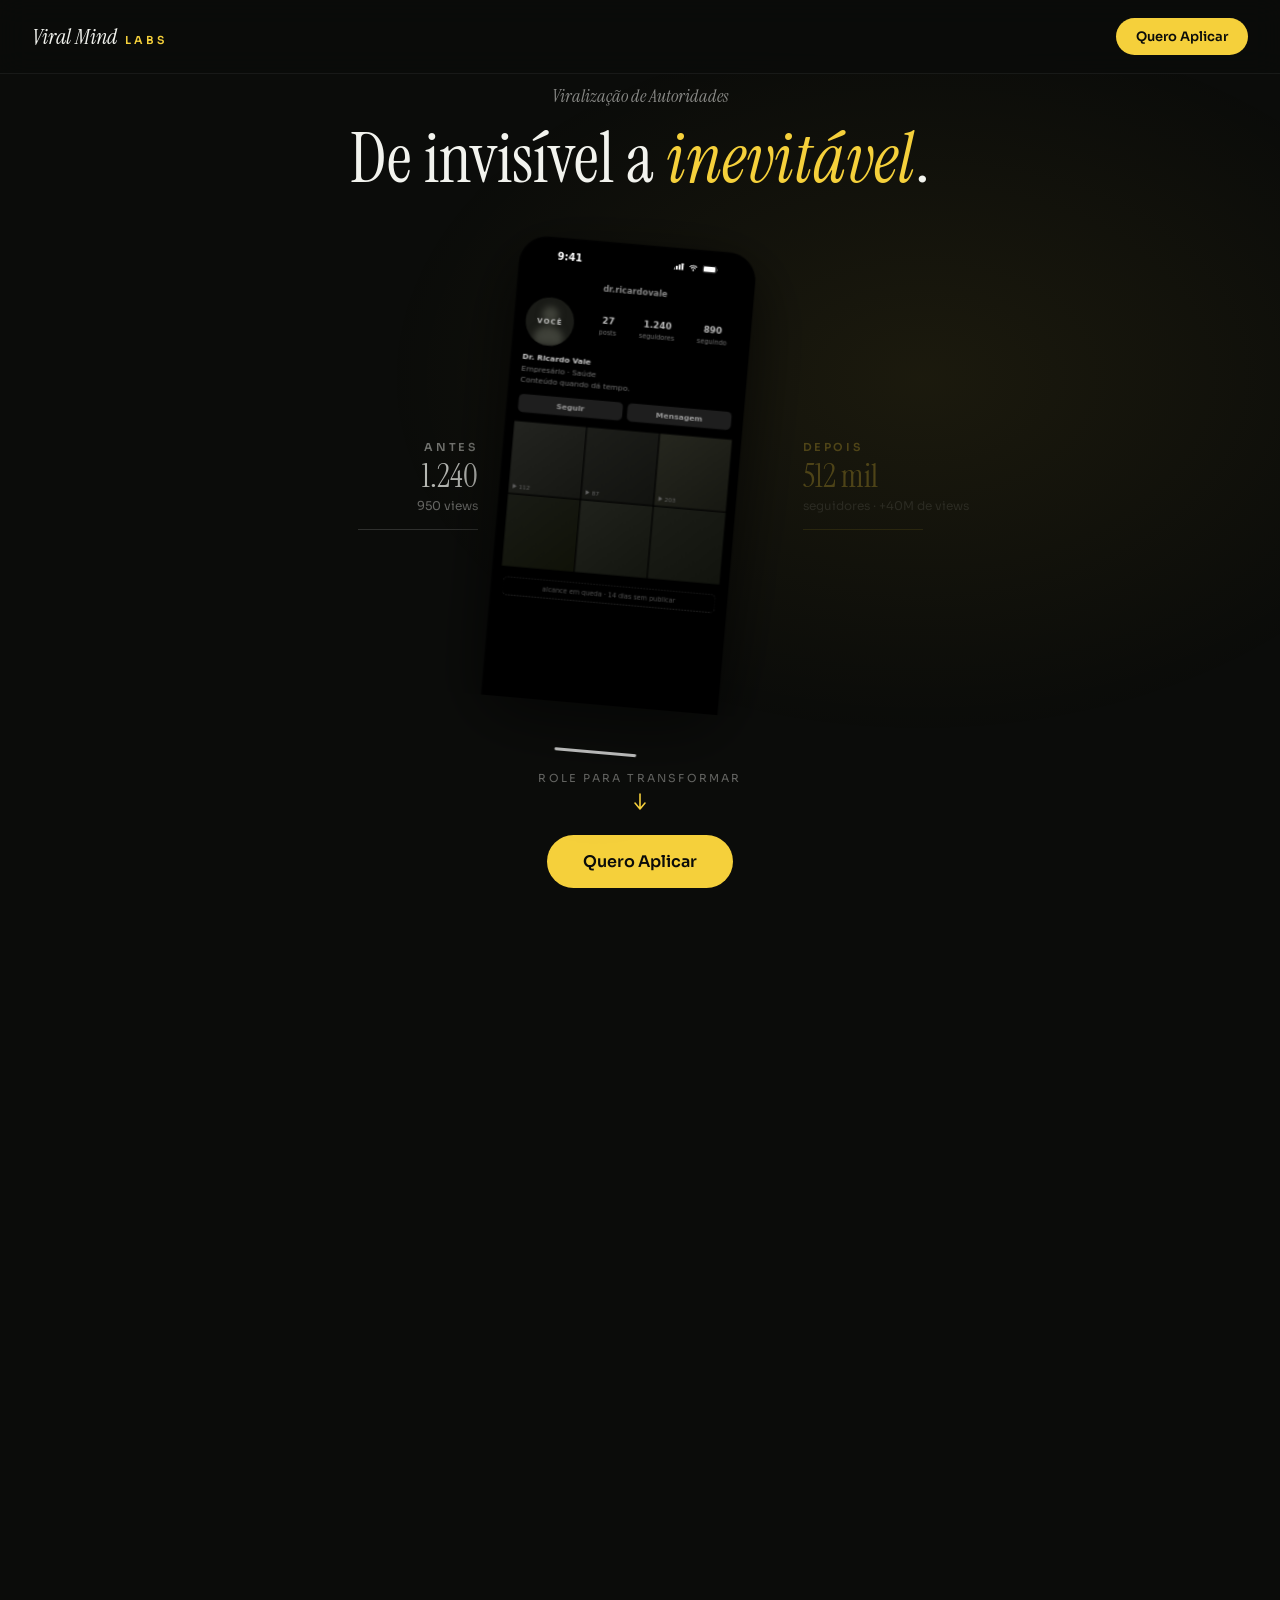
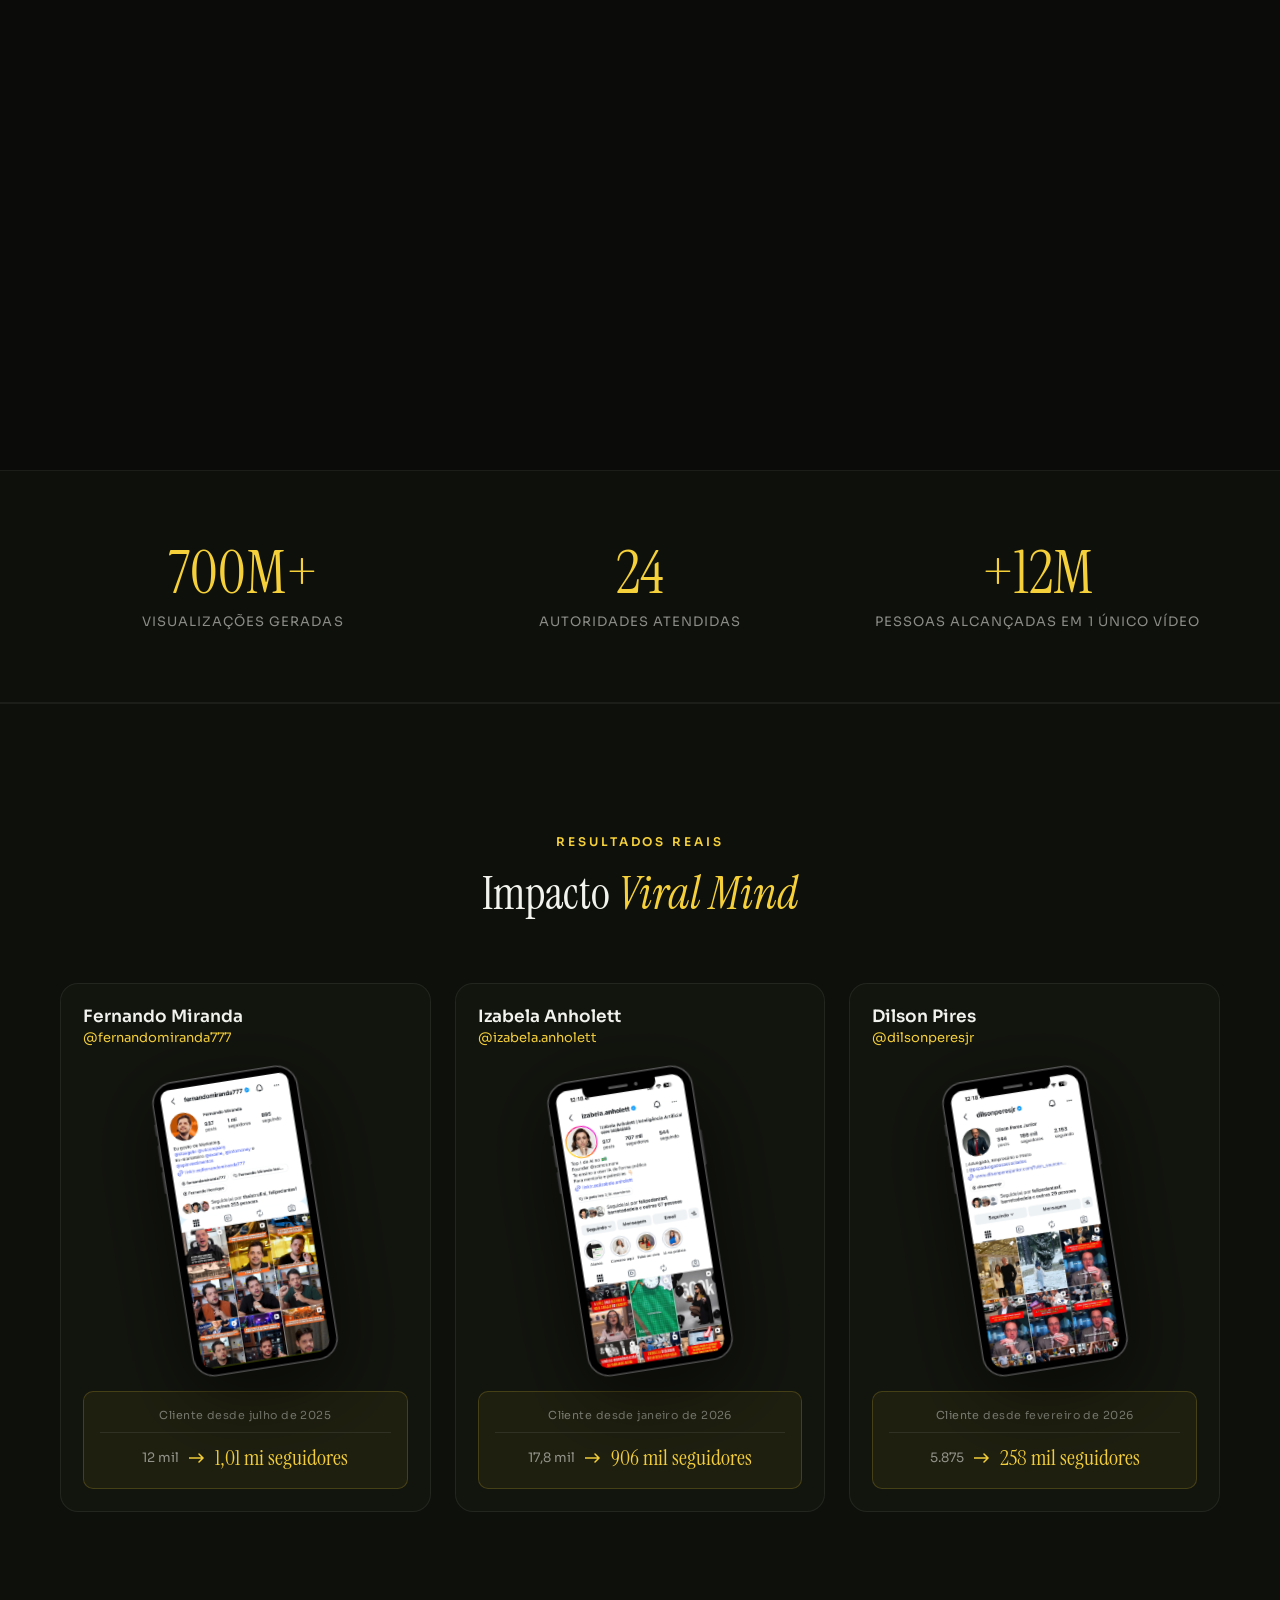
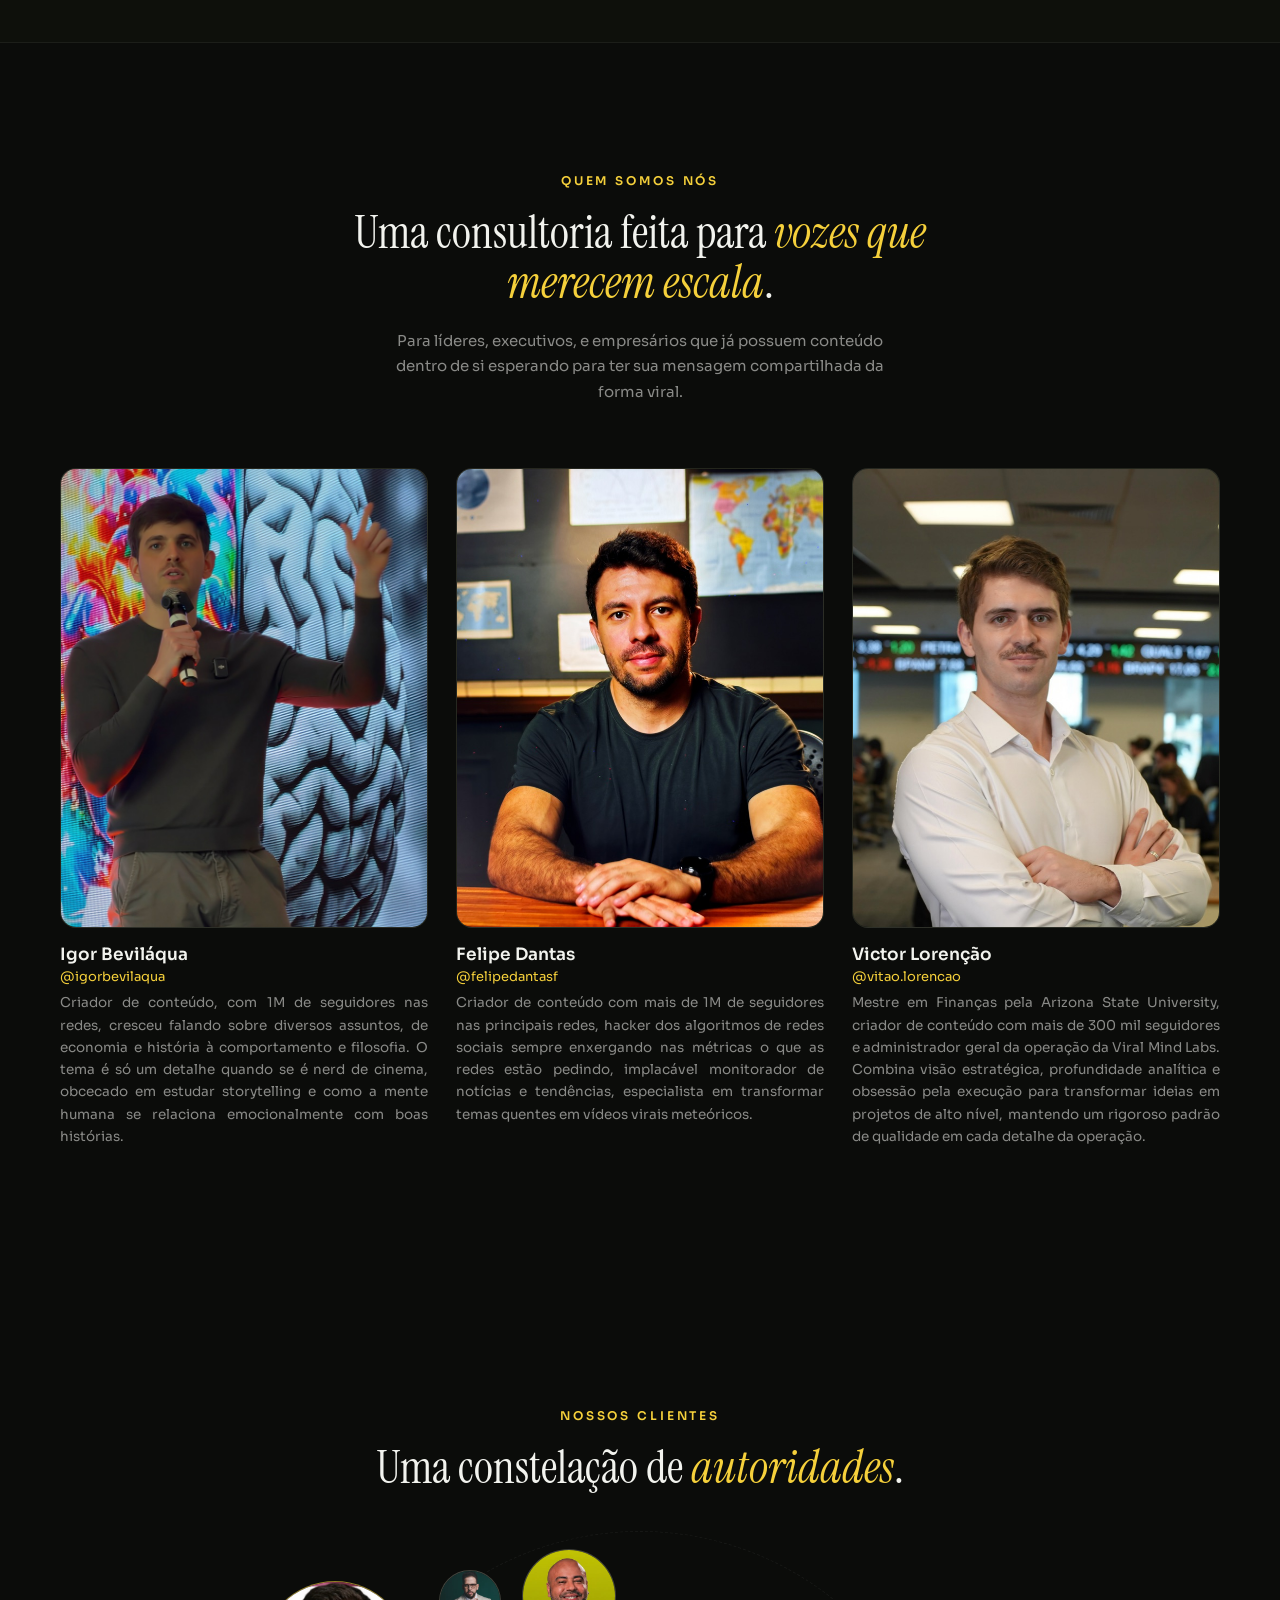
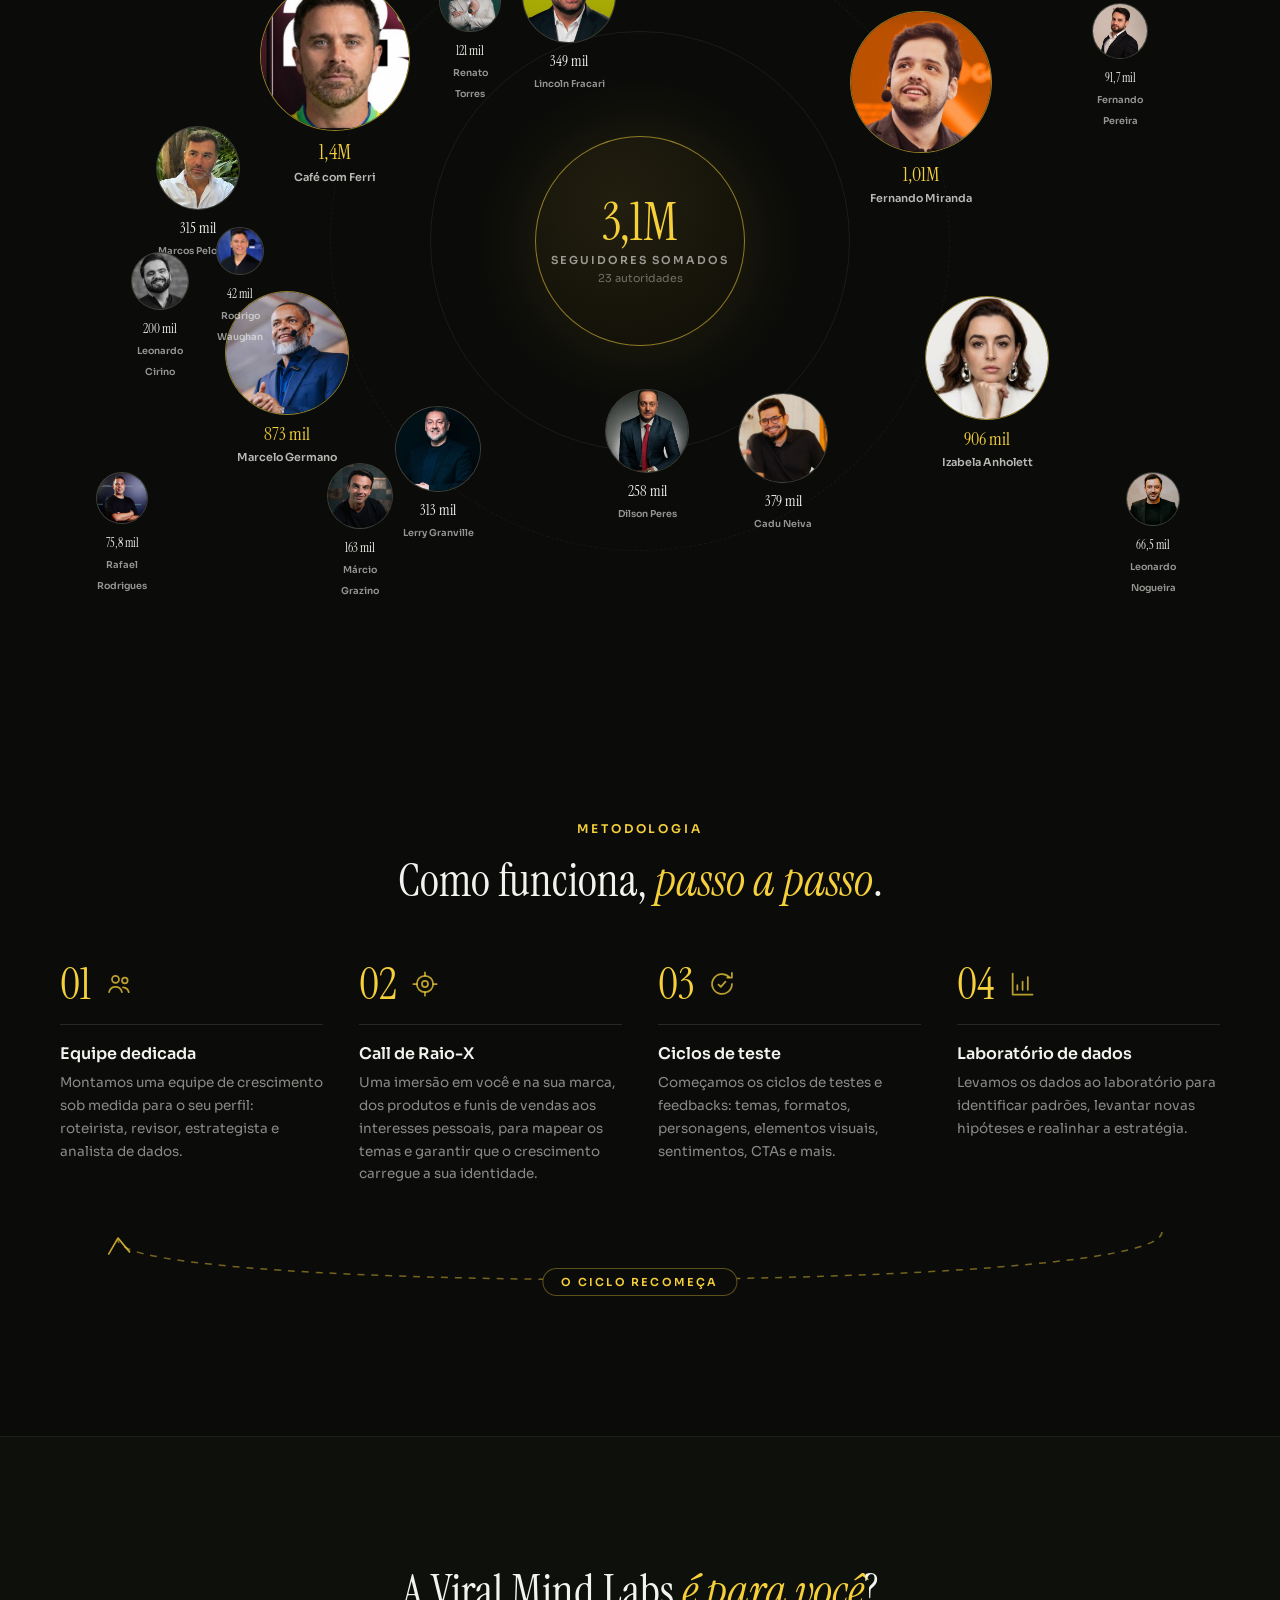
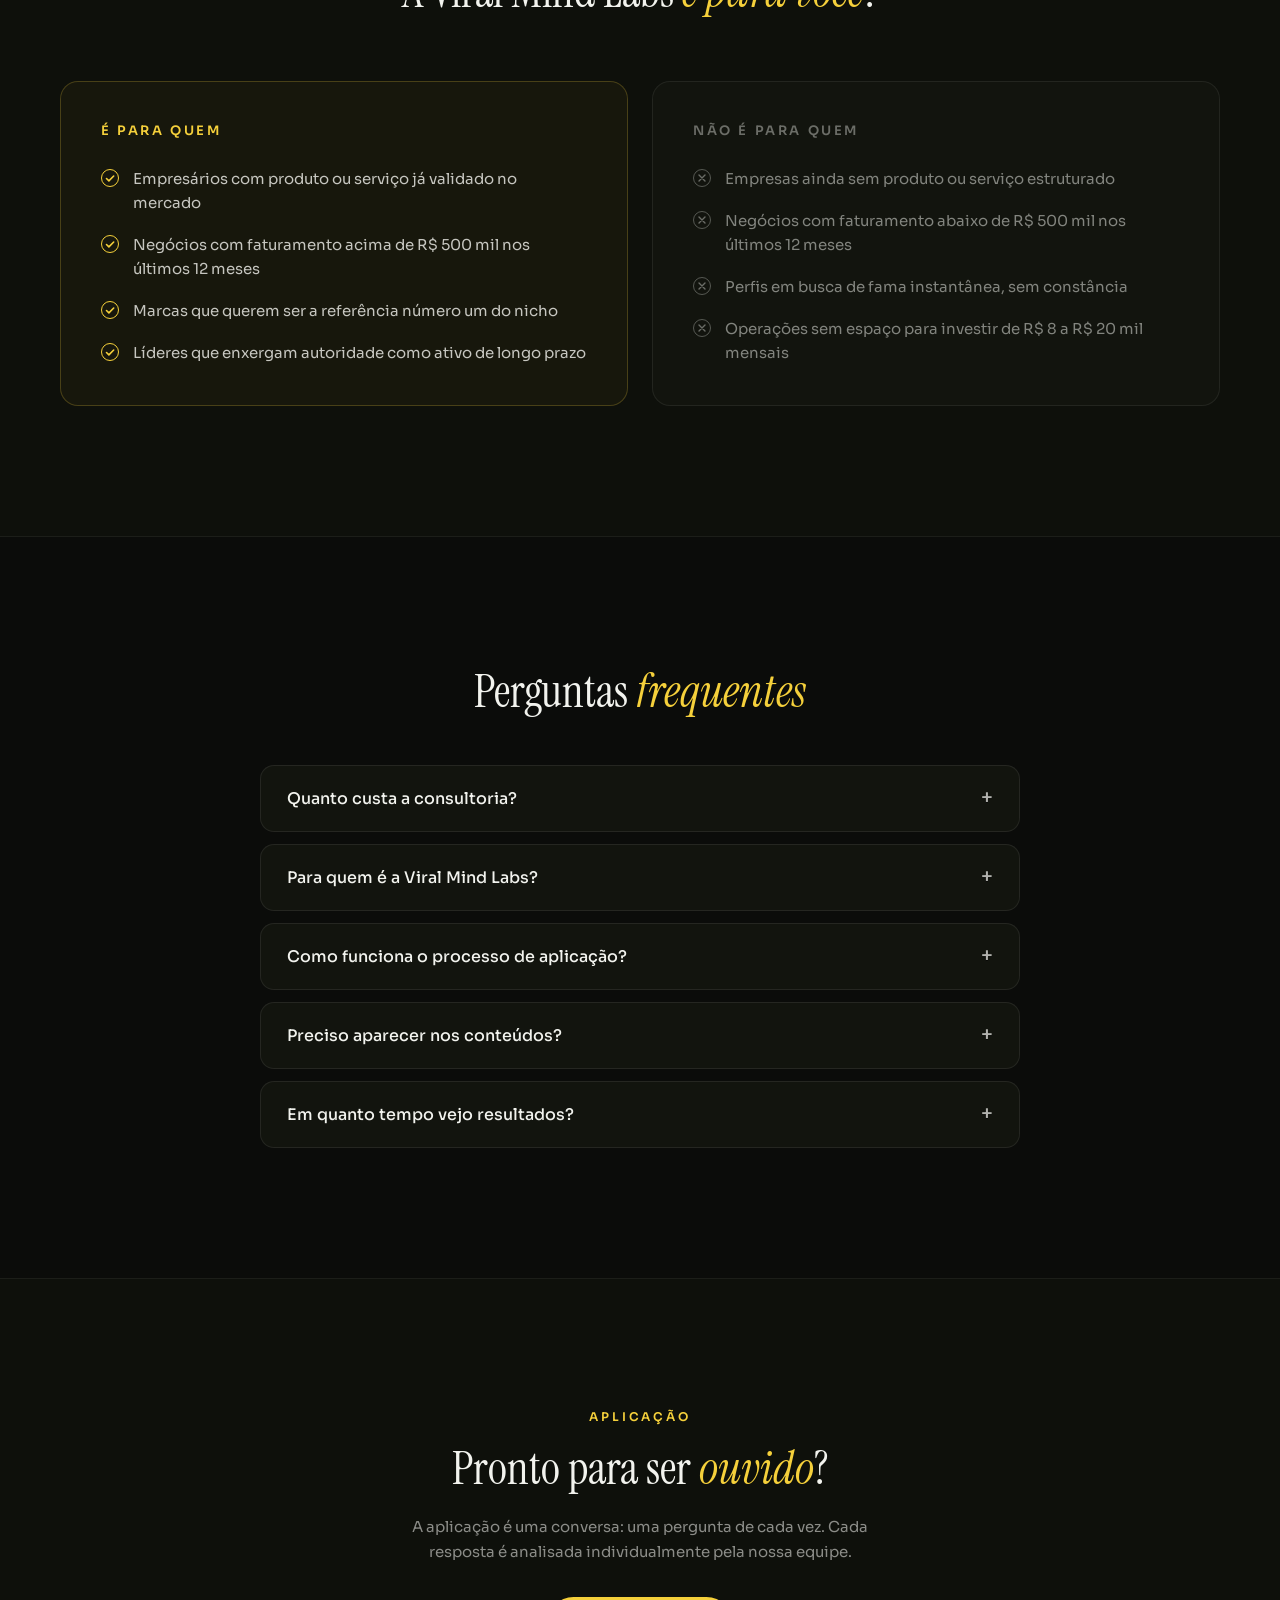
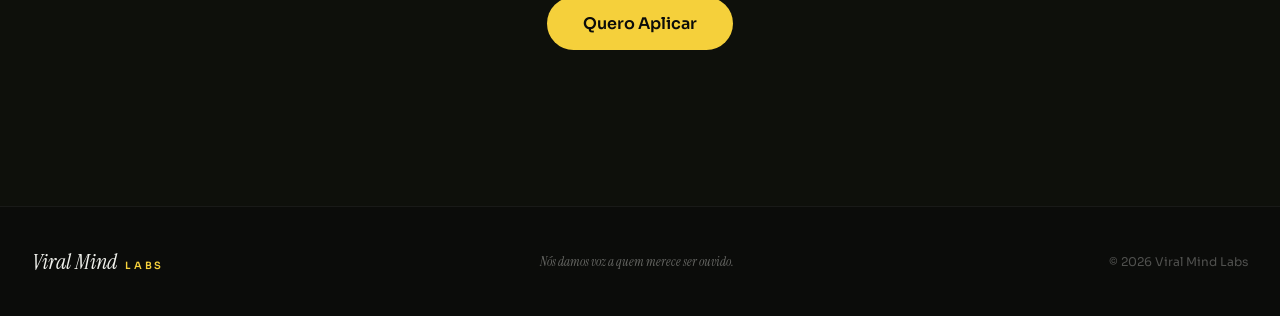
==== commit c4694d9f: "Repassa utm_id e qualquer utm_* até o envio da aplicação A lista fixa descartava utm_id no clique pa" ====
--- a/index.html
+++ b/index.html
@@ -545,7 +545,7 @@
   <span class="footer-copy">© 2026 Viral Mind Labs</span>
 </footer>
 
-<script src="/attribution.js?v=13"></script>
+<script src="/attribution.js?v=14"></script>
 <script src="script.js?v=12"></script>
 </body>
 </html>
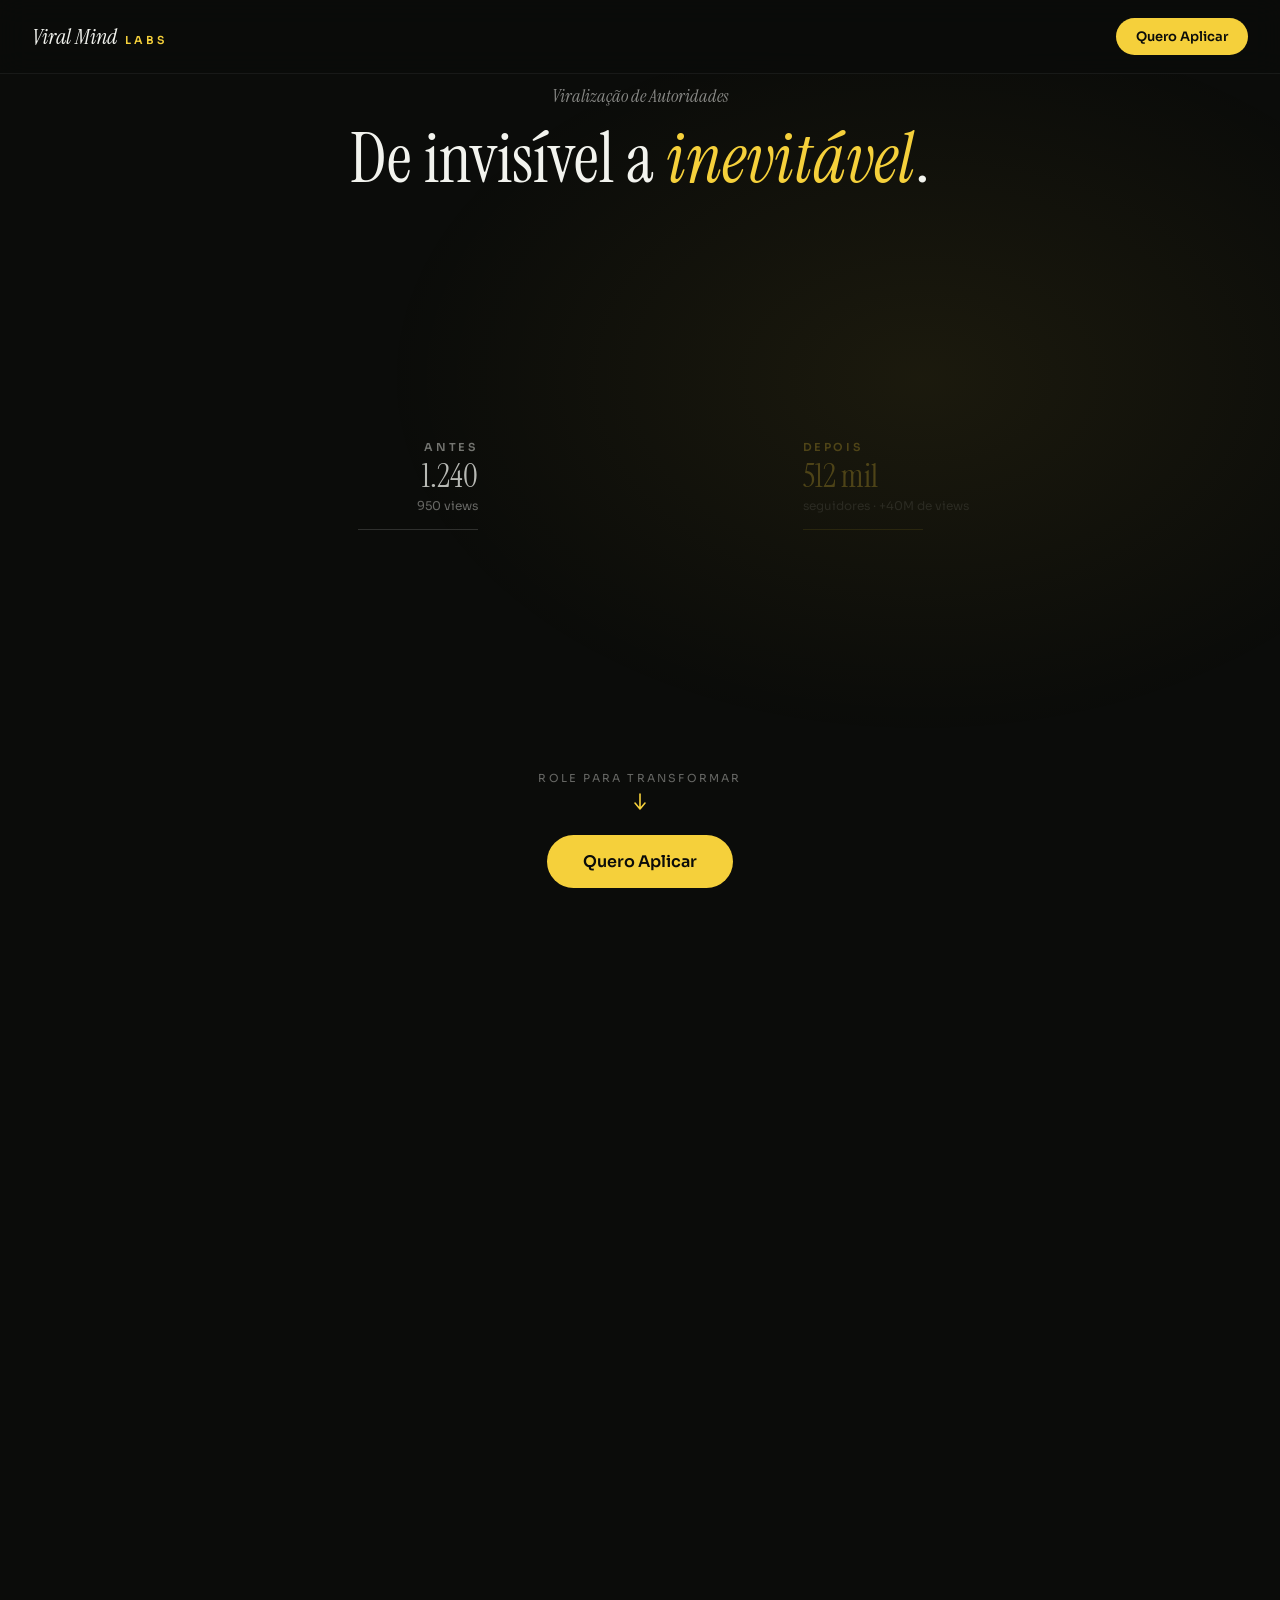
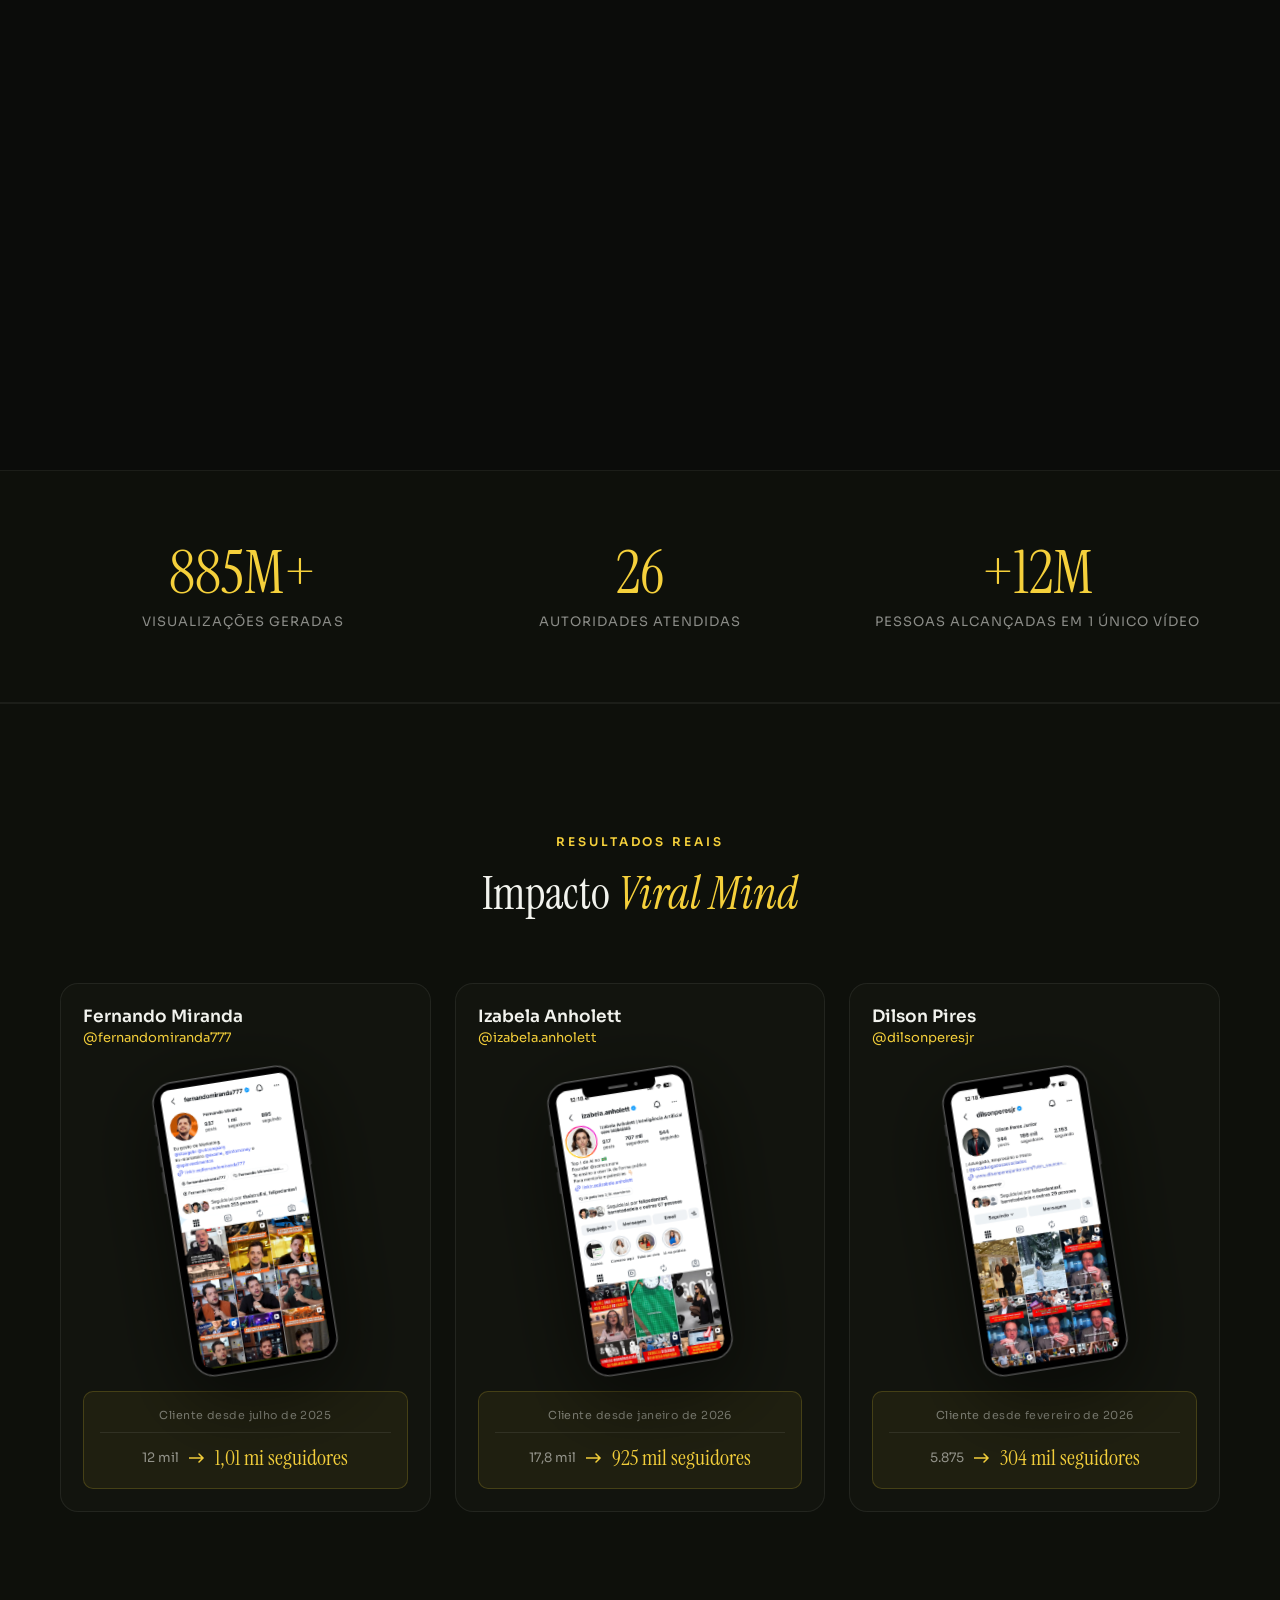
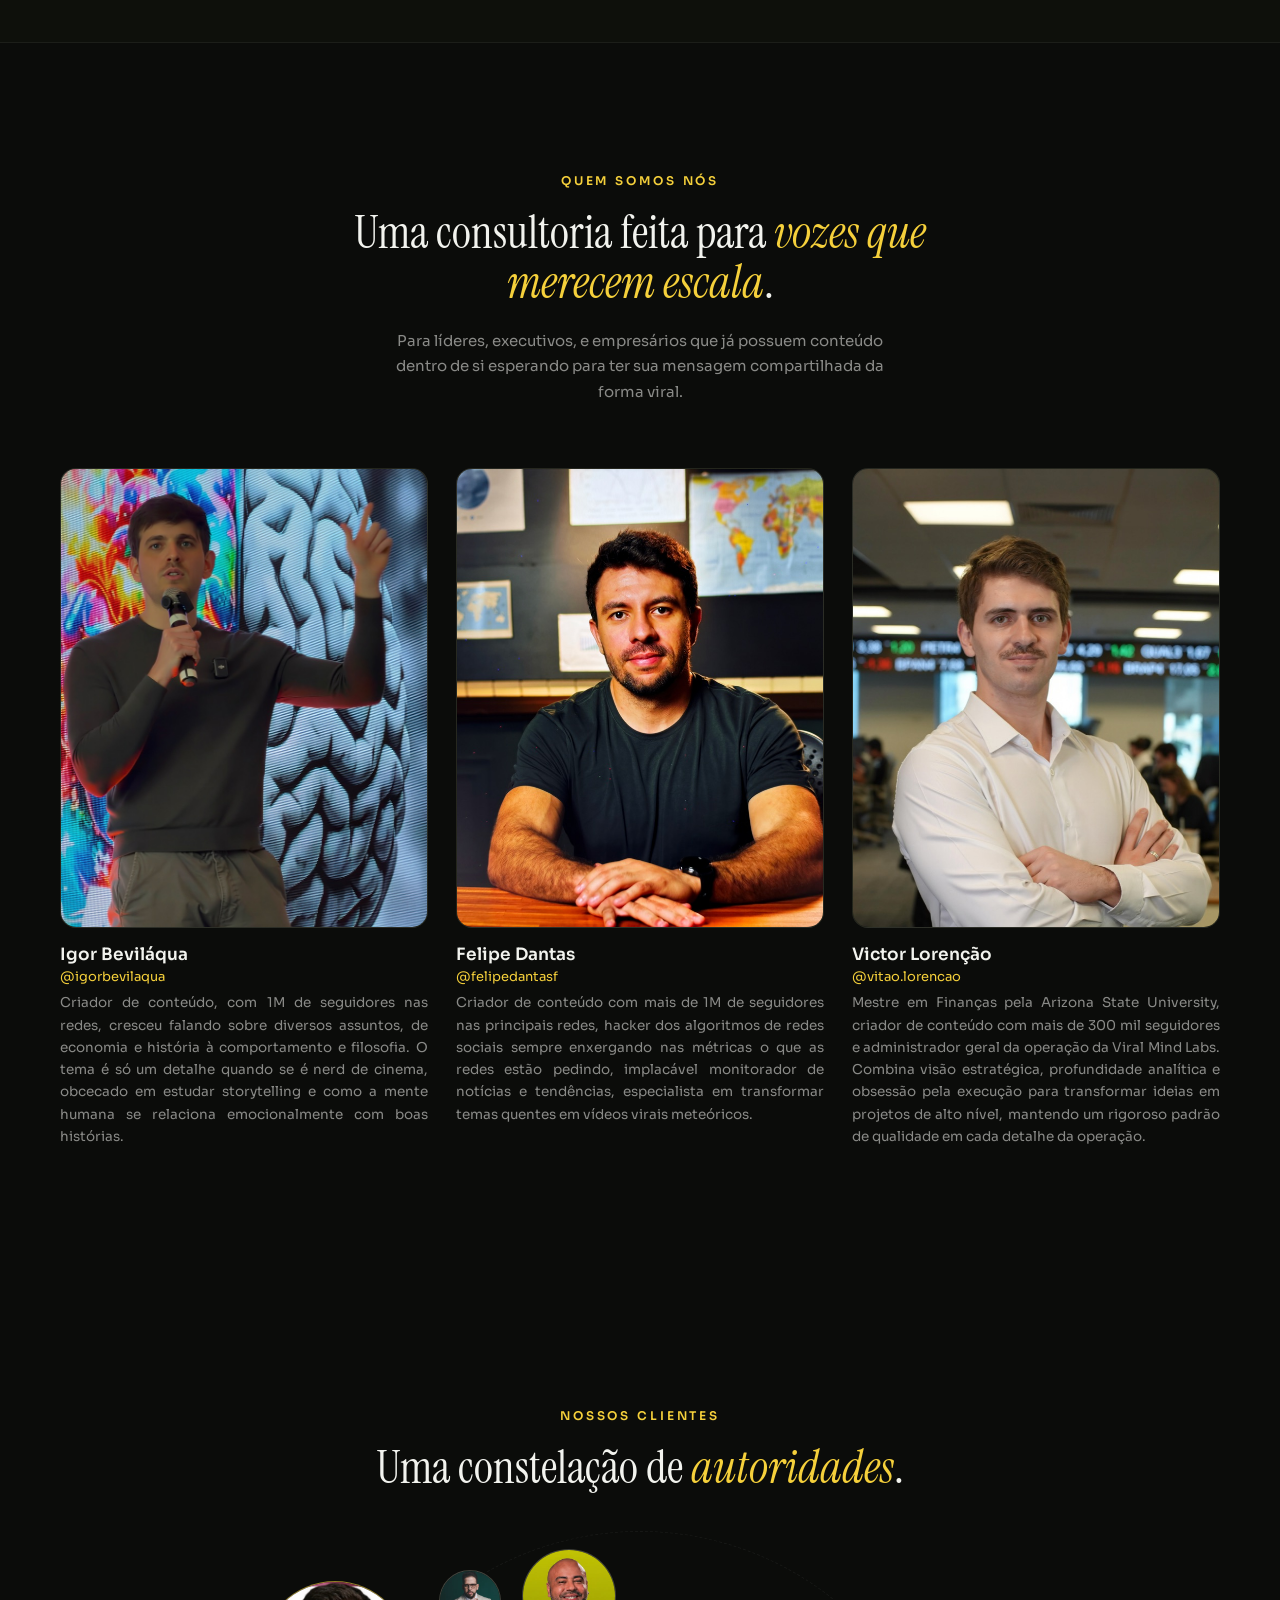
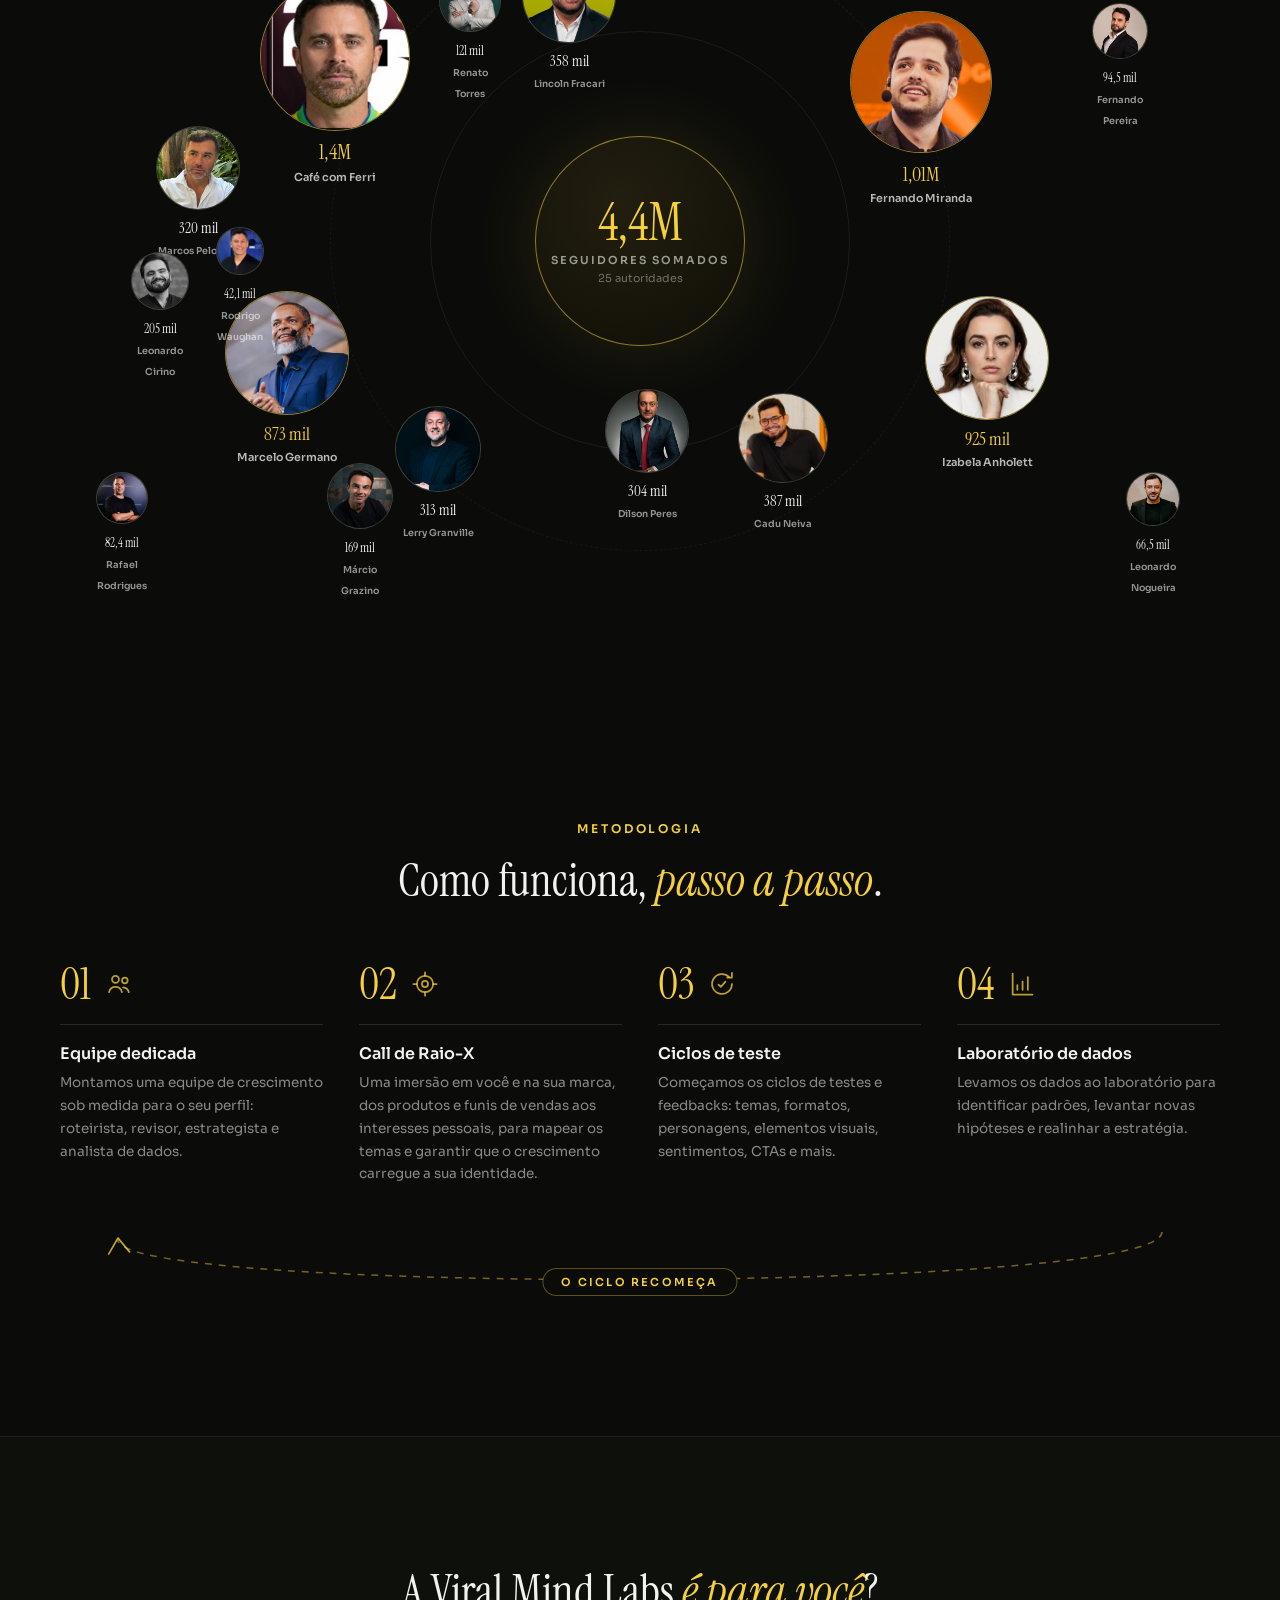
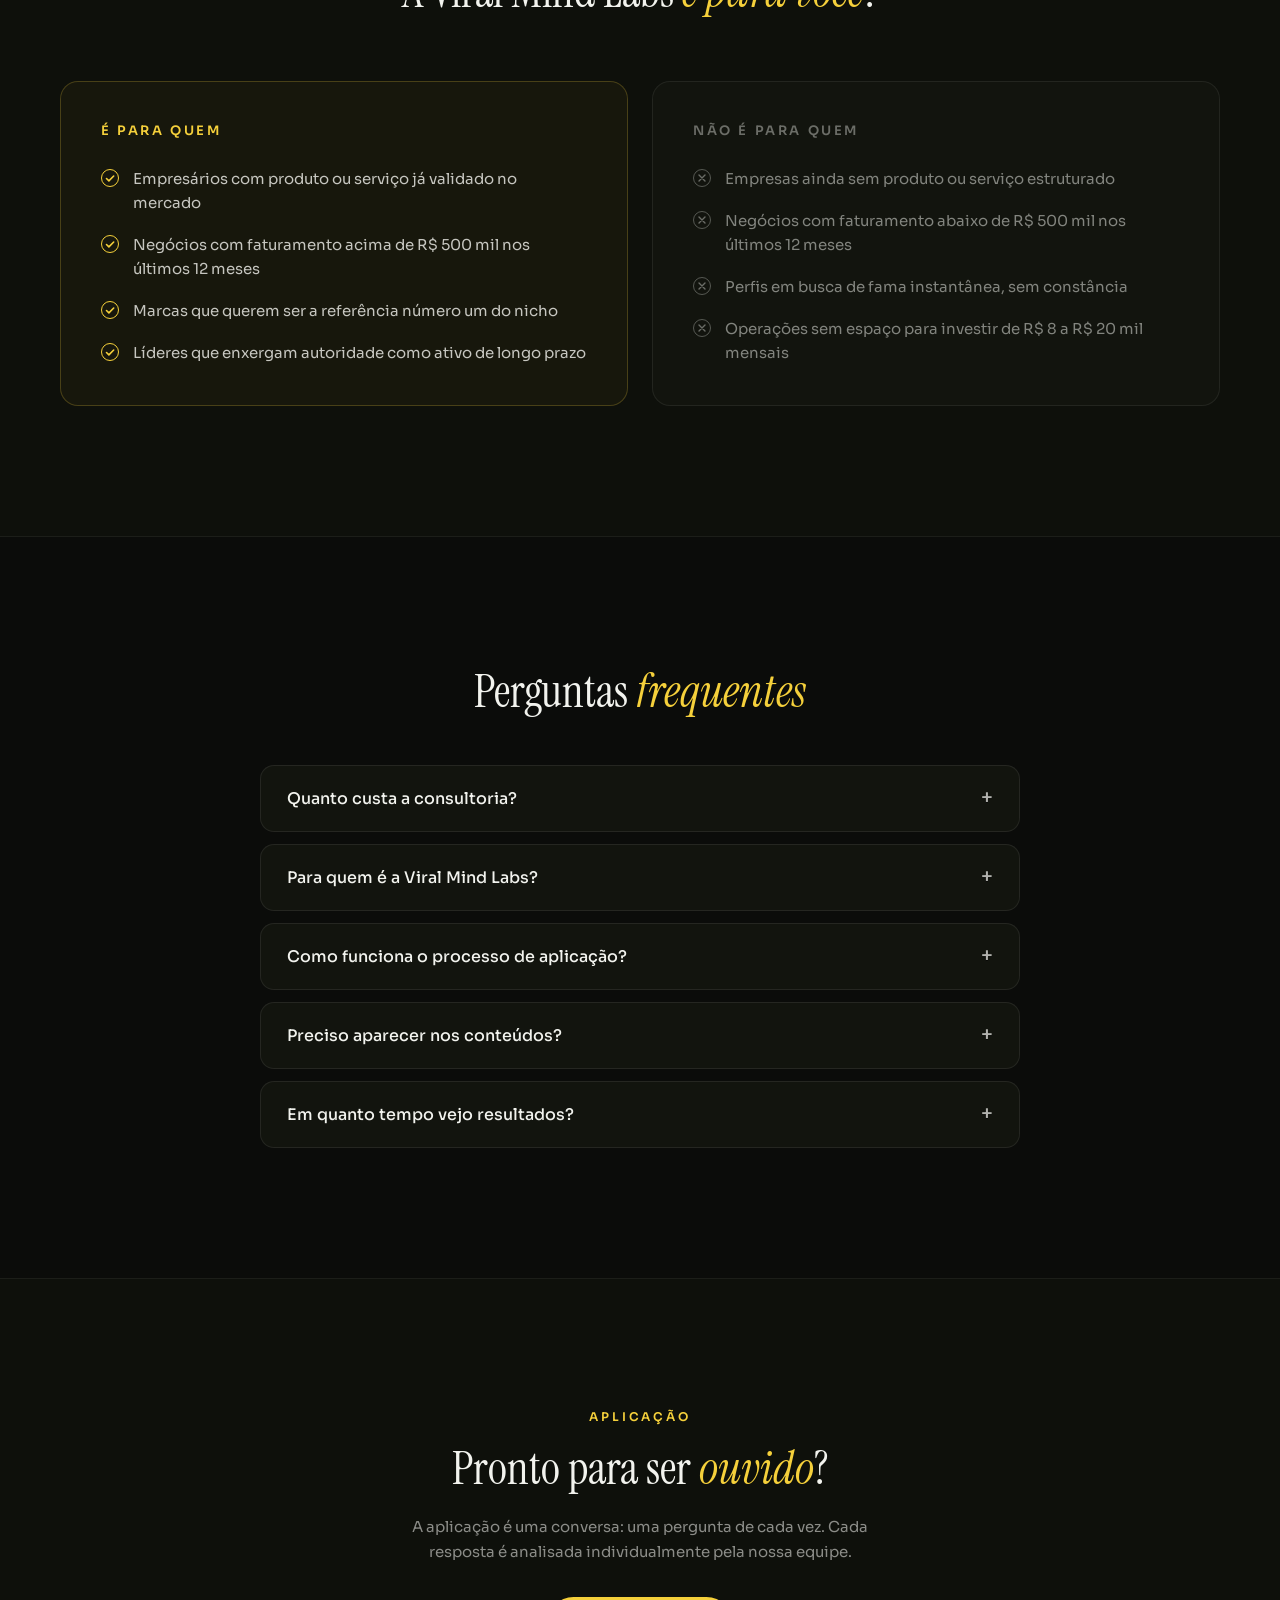
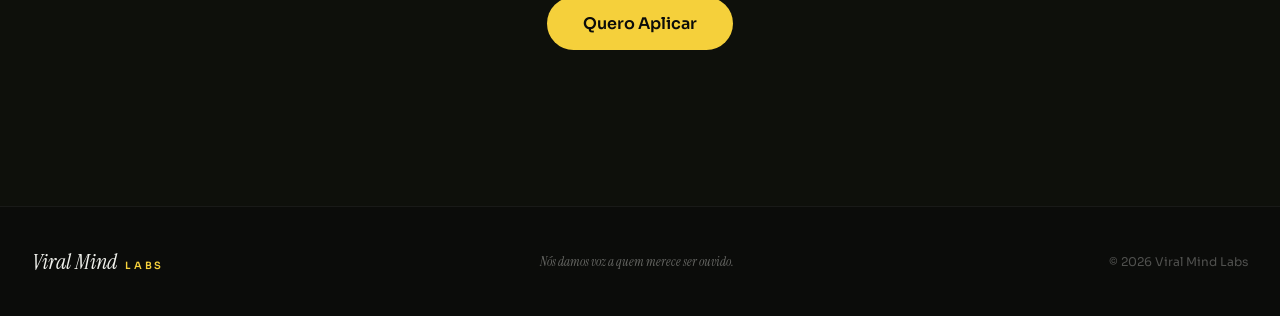
==== commit 0fd0f4da: "chore: atualiza números do site com dados do banco [skip ci]" ====
--- a/index.html
+++ b/index.html
@@ -161,11 +161,11 @@
 <section id="numeros">
   <div class="wrap stats-grid" data-r="g600-1">
     <div data-reveal="0">
-      <div class="stat-num"><span data-count-to="712">0</span>M+</div>
+      <div class="stat-num"><span data-count-to="899">0</span>M+</div>
       <div class="stat-label">Visualizações geradas</div>
     </div>
     <div data-reveal="1">
-      <div class="stat-num"><span data-count-to="24">0</span></div>
+      <div class="stat-num"><span data-count-to="26">0</span></div>
       <div class="stat-label">Autoridades atendidas</div>
     </div>
     <div data-reveal="2">
@@ -205,7 +205,7 @@
           <div class="case-growth">
             <span class="from" data-ig-from="izabela.anholett">17,8 mil</span>
             <svg width="16" height="10" viewBox="0 0 16 10"><path d="M0 5h13M10 1l4 4-4 4" stroke="#F5D03B" stroke-width="1.5" fill="none" stroke-linecap="round"></path></svg>
-            <span class="to" data-ig-to="izabela.anholett">906 mil seguidores</span>
+            <span class="to" data-ig-to="izabela.anholett">925 mil seguidores</span>
           </div>
         </div>
       </a>
@@ -219,7 +219,7 @@
           <div class="case-growth">
             <span class="from" data-ig-from="dilsonperesjr">5.875</span>
             <svg width="16" height="10" viewBox="0 0 16 10"><path d="M0 5h13M10 1l4 4-4 4" stroke="#F5D03B" stroke-width="1.5" fill="none" stroke-linecap="round"></path></svg>
-            <span class="to" data-ig-to="dilsonperesjr">258 mil seguidores</span>
+            <span class="to" data-ig-to="dilsonperesjr">304 mil seguidores</span>
           </div>
         </div>
       </a>
@@ -273,9 +273,9 @@
         <div class="const-ring" style="left:340px;top:90px;width:420px;height:420px;border:1px solid rgba(255,255,255,0.07)"></div>
         <div class="const-ring" style="left:240px;top:-10px;width:620px;height:620px;border:1px dashed rgba(255,255,255,0.05);animation:vmlSpin 120s linear infinite"></div>
         <div class="const-center">
-          <b>3,1M</b>
+          <b>4,4M</b>
           <span class="lbl">seguidores somados</span>
-          <span class="sub">23 autoridades</span>
+          <span class="sub">25 autoridades</span>
         </div>
 
         <a class="const-node" data-reveal="0" href="https://www.instagram.com/cafecomferri/" target="_blank" rel="noopener noreferrer" style="left:170px;top:40px;width:150px;animation-duration:7s">
@@ -292,15 +292,15 @@
         </a>
         <a class="const-node" data-reveal="3" href="https://www.instagram.com/izabela.anholett/" target="_blank" rel="noopener noreferrer" style="left:835px;top:355px;width:124px;animation-duration:7.5s;animation-delay:-5s">
           <div class="photo imgslot circle" style="width:124px;height:124px"><img src="assets/img/clientes/cliente-3.jpg" alt="Izabela Anholett"></div>
-          <div class="caption"><span class="num" data-ig="izabela.anholett" style="font-size:18px">906 mil</span><br><span class="name">Izabela Anholett</span></div>
+          <div class="caption"><span class="num" data-ig="izabela.anholett" style="font-size:18px">925 mil</span><br><span class="name">Izabela Anholett</span></div>
         </a>
         <a class="const-node dim" data-reveal="4" href="https://www.instagram.com/lincolnfracari/" target="_blank" rel="noopener noreferrer" style="left:432px;top:8px;width:94px;animation-duration:6s;animation-delay:-2s">
           <div class="photo imgslot circle" style="width:94px;height:94px"><img src="assets/img/clientes/cliente-5.jpg" alt="Lincoln Fracari"></div>
-          <div class="caption"><span class="num" data-ig="lincolnfracari" style="font-size:15px">349 mil</span><br><span class="name">Lincoln Fracari</span></div>
+          <div class="caption"><span class="num" data-ig="lincolnfracari" style="font-size:15px">358 mil</span><br><span class="name">Lincoln Fracari</span></div>
         </a>
         <a class="const-node dim" data-reveal="5" href="https://www.instagram.com/caduneiva/" target="_blank" rel="noopener noreferrer" style="left:648px;top:452px;width:90px;animation-duration:7s;animation-delay:-4s">
           <div class="photo imgslot circle" style="width:90px;height:90px"><img src="assets/img/clientes/cliente-6.jpg" alt="Cadu Neiva"></div>
-          <div class="caption"><span class="num" data-ig="caduneiva" style="font-size:15px">379 mil</span><br><span class="name">Cadu Neiva</span></div>
+          <div class="caption"><span class="num" data-ig="caduneiva" style="font-size:15px">387 mil</span><br><span class="name">Cadu Neiva</span></div>
         </a>
         <a class="const-node dim" data-reveal="6" href="https://www.instagram.com/granvas/" target="_blank" rel="noopener noreferrer" style="left:305px;top:465px;width:86px;animation-duration:8s;animation-delay:-1s">
           <div class="photo imgslot circle" style="width:86px;height:86px"><img src="assets/img/clientes/cliente-7.jpg" alt="Lerry Granville"></div>
@@ -308,15 +308,15 @@
         </a>
         <a class="const-node dim" data-reveal="7" href="https://www.instagram.com/marcospelozato.oficial/" target="_blank" rel="noopener noreferrer" style="left:66px;top:185px;width:84px;animation-duration:7.2s;animation-delay:-2.6s">
           <div class="photo imgslot circle" style="width:84px;height:84px"><img src="assets/img/clientes/cliente-9.jpg" alt="Marcos Pelozato"></div>
-          <div class="caption"><span class="num" data-ig="marcospelozato.oficial" style="font-size:15px">315 mil</span><br><span class="name">Marcos Pelozato</span></div>
+          <div class="caption"><span class="num" data-ig="marcospelozato.oficial" style="font-size:15px">320 mil</span><br><span class="name">Marcos Pelozato</span></div>
         </a>
         <a class="const-node dim" data-reveal="8" href="https://www.instagram.com/dilsonperesjr/" target="_blank" rel="noopener noreferrer" style="left:515px;top:448px;width:84px;animation-duration:6.2s;animation-delay:-5.2s">
           <div class="photo imgslot circle" style="width:84px;height:84px"><img src="assets/img/clientes/cliente-10.jpg" alt="Dilson Peres"></div>
-          <div class="caption"><span class="num" data-ig="dilsonperesjr" style="font-size:15px">258 mil</span><br><span class="name">Dilson Peres</span></div>
+          <div class="caption"><span class="num" data-ig="dilsonperesjr" style="font-size:15px">304 mil</span><br><span class="name">Dilson Peres</span></div>
         </a>
         <a class="const-node dim" data-reveal="9" href="https://www.instagram.com/marciograzino/" target="_blank" rel="noopener noreferrer" style="left:237px;top:522px;width:66px;animation-duration:6.4s;animation-delay:-1.8s">
           <div class="photo imgslot circle" style="width:66px;height:66px"><img src="assets/img/clientes/cliente-17.jpg" alt="Márcio Grazino"></div>
-          <div class="caption"><span class="num" data-ig="marciograzino" style="font-size:13px">163 mil</span><br><span class="name">Márcio Grazino</span></div>
+          <div class="caption"><span class="num" data-ig="marciograzino" style="font-size:13px">169 mil</span><br><span class="name">Márcio Grazino</span></div>
         </a>
         <a class="const-node dim" data-reveal="10" href="https://www.instagram.com/orenatotorres/" target="_blank" rel="noopener noreferrer" style="left:349px;top:29px;width:62px;animation-duration:7.4s">
           <div class="photo imgslot circle" style="width:62px;height:62px"><img src="assets/img/clientes/cliente-11.jpg" alt="Renato Torres"></div>
@@ -324,11 +324,11 @@
         </a>
         <a class="const-node dim" data-reveal="11" href="https://www.instagram.com/leonardocirino/" target="_blank" rel="noopener noreferrer" style="left:41px;top:311px;width:58px;animation-duration:8.2s;animation-delay:-3.6s">
           <div class="photo imgslot circle" style="width:58px;height:58px"><img src="assets/img/clientes/cliente-18.jpg" alt="Leonardo Cirino"></div>
-          <div class="caption"><span class="num" data-ig="leonardocirino" style="font-size:12.5px">200 mil</span><br><span class="name">Leonardo Cirino</span></div>
+          <div class="caption"><span class="num" data-ig="leonardocirino" style="font-size:12.5px">205 mil</span><br><span class="name">Leonardo Cirino</span></div>
         </a>
         <a class="const-node dim" data-reveal="12" href="https://www.instagram.com/fernandopereira.finance/" target="_blank" rel="noopener noreferrer" style="left:1002px;top:62px;width:56px;animation-duration:7.8s;animation-delay:-4.6s">
           <div class="photo imgslot circle" style="width:56px;height:56px"><img src="assets/img/clientes/cliente-14.jpg" alt="Fernando Pereira"></div>
-          <div class="caption"><span class="num" data-ig="fernandopereira.finance" style="font-size:12px">91,7 mil</span><br><span class="name">Fernando Pereira</span></div>
+          <div class="caption"><span class="num" data-ig="fernandopereira.finance" style="font-size:12px">94,5 mil</span><br><span class="name">Fernando Pereira</span></div>
         </a>
         <a class="const-node dim" data-reveal="13" href="https://www.instagram.com/leonardorn/" target="_blank" rel="noopener noreferrer" style="left:1036px;top:531px;width:54px;animation-duration:7.6s">
           <div class="photo imgslot circle" style="width:54px;height:54px"><img src="assets/img/clientes/cliente-13.jpg" alt="Leonardo Nogueira"></div>
@@ -336,17 +336,17 @@
         </a>
         <a class="const-node dim" data-reveal="14" href="https://www.instagram.com/rafaelrodriguesluiz/" target="_blank" rel="noopener noreferrer" style="left:6px;top:531px;width:52px;animation-duration:6.9s">
           <div class="photo imgslot circle" style="width:52px;height:52px"><img src="assets/img/clientes/cliente-15.jpg" alt="Rafael Rodrigues"></div>
-          <div class="caption"><span class="num" data-ig="rafaelrodriguesluiz" style="font-size:12px">75,8 mil</span><br><span class="name">Rafael Rodrigues</span></div>
+          <div class="caption"><span class="num" data-ig="rafaelrodriguesluiz" style="font-size:12px">82,4 mil</span><br><span class="name">Rafael Rodrigues</span></div>
         </a>
         <a class="const-node dim" data-reveal="16" href="https://www.instagram.com/rodrigowaughan/" target="_blank" rel="noopener noreferrer" style="left:126px;top:286px;width:48px;animation-duration:7.1s">
           <div class="photo imgslot circle" style="width:48px;height:48px"><img src="assets/img/clientes/cliente-20.jpg" alt="Rodrigo Waughan"></div>
-          <div class="caption"><span class="num" data-ig="rodrigowaughan" style="font-size:12px">42 mil</span><br><span class="name">Rodrigo Waughan</span></div>
+          <div class="caption"><span class="num" data-ig="rodrigowaughan" style="font-size:12px">42,1 mil</span><br><span class="name">Rodrigo Waughan</span></div>
         </a>
       </div>
     </div>
 
     <div class="clientes-mobile" data-r="show900">
-      <div class="clientes-mobile-stat"><b>3,1M</b><span>seguidores somados · 23 autoridades</span></div>
+      <div class="clientes-mobile-stat"><b>4,4M</b><span>seguidores somados · 25 autoridades</span></div>
       <div class="clientes-avatars">
         <a class="ca-node" href="https://www.instagram.com/cafecomferri/" target="_blank" rel="noopener noreferrer">
           <div class="ca-photo"><img src="assets/img/clientes/cliente-2.jpg" alt="Café com Ferri"></div>
@@ -362,15 +362,15 @@
         </a>
         <a class="ca-node" href="https://www.instagram.com/izabela.anholett/" target="_blank" rel="noopener noreferrer">
           <div class="ca-photo"><img src="assets/img/clientes/cliente-3.jpg" alt="Izabela Anholett"></div>
-          <span class="ca-num" data-ig="izabela.anholett">906 mil</span><span class="ca-name">Izabela Anholett</span>
+          <span class="ca-num" data-ig="izabela.anholett">925 mil</span><span class="ca-name">Izabela Anholett</span>
         </a>
         <a class="ca-node" href="https://www.instagram.com/lincolnfracari/" target="_blank" rel="noopener noreferrer">
           <div class="ca-photo"><img src="assets/img/clientes/cliente-5.jpg" alt="Lincoln Fracari"></div>
-          <span class="ca-num" data-ig="lincolnfracari">349 mil</span><span class="ca-name">Lincoln Fracari</span>
+          <span class="ca-num" data-ig="lincolnfracari">358 mil</span><span class="ca-name">Lincoln Fracari</span>
         </a>
         <a class="ca-node" href="https://www.instagram.com/caduneiva/" target="_blank" rel="noopener noreferrer">
           <div class="ca-photo"><img src="assets/img/clientes/cliente-6.jpg" alt="Cadu Neiva"></div>
-          <span class="ca-num" data-ig="caduneiva">379 mil</span><span class="ca-name">Cadu Neiva</span>
+          <span class="ca-num" data-ig="caduneiva">387 mil</span><span class="ca-name">Cadu Neiva</span>
         </a>
         <a class="ca-node" href="https://www.instagram.com/granvas/" target="_blank" rel="noopener noreferrer">
           <div class="ca-photo"><img src="assets/img/clientes/cliente-7.jpg" alt="Lerry Granville"></div>
@@ -378,15 +378,15 @@
         </a>
         <a class="ca-node" href="https://www.instagram.com/marcospelozato.oficial/" target="_blank" rel="noopener noreferrer">
           <div class="ca-photo"><img src="assets/img/clientes/cliente-9.jpg" alt="Marcos Pelozato"></div>
-          <span class="ca-num" data-ig="marcospelozato.oficial">315 mil</span><span class="ca-name">Marcos Pelozato</span>
+          <span class="ca-num" data-ig="marcospelozato.oficial">320 mil</span><span class="ca-name">Marcos Pelozato</span>
         </a>
         <a class="ca-node" href="https://www.instagram.com/dilsonperesjr/" target="_blank" rel="noopener noreferrer">
           <div class="ca-photo"><img src="assets/img/clientes/cliente-10.jpg" alt="Dilson Peres"></div>
-          <span class="ca-num" data-ig="dilsonperesjr">258 mil</span><span class="ca-name">Dilson Peres</span>
+          <span class="ca-num" data-ig="dilsonperesjr">304 mil</span><span class="ca-name">Dilson Peres</span>
         </a>
         <a class="ca-node" href="https://www.instagram.com/marciograzino/" target="_blank" rel="noopener noreferrer">
           <div class="ca-photo"><img src="assets/img/clientes/cliente-17.jpg" alt="Márcio Grazino"></div>
-          <span class="ca-num" data-ig="marciograzino">163 mil</span><span class="ca-name">Márcio Grazino</span>
+          <span class="ca-num" data-ig="marciograzino">169 mil</span><span class="ca-name">Márcio Grazino</span>
         </a>
         <a class="ca-node" href="https://www.instagram.com/orenatotorres/" target="_blank" rel="noopener noreferrer">
           <div class="ca-photo"><img src="assets/img/clientes/cliente-11.jpg" alt="Renato Torres"></div>
@@ -394,11 +394,11 @@
         </a>
         <a class="ca-node" href="https://www.instagram.com/leonardocirino/" target="_blank" rel="noopener noreferrer">
           <div class="ca-photo"><img src="assets/img/clientes/cliente-18.jpg" alt="Leonardo Cirino"></div>
-          <span class="ca-num" data-ig="leonardocirino">200 mil</span><span class="ca-name">Leonardo Cirino</span>
+          <span class="ca-num" data-ig="leonardocirino">205 mil</span><span class="ca-name">Leonardo Cirino</span>
         </a>
         <a class="ca-node" href="https://www.instagram.com/fernandopereira.finance/" target="_blank" rel="noopener noreferrer">
           <div class="ca-photo"><img src="assets/img/clientes/cliente-14.jpg" alt="Fernando Pereira"></div>
-          <span class="ca-num" data-ig="fernandopereira.finance">91,7 mil</span><span class="ca-name">Fernando Pereira</span>
+          <span class="ca-num" data-ig="fernandopereira.finance">94,5 mil</span><span class="ca-name">Fernando Pereira</span>
         </a>
         <a class="ca-node" href="https://www.instagram.com/leonardorn/" target="_blank" rel="noopener noreferrer">
           <div class="ca-photo"><img src="assets/img/clientes/cliente-13.jpg" alt="Leonardo Nogueira"></div>
@@ -406,11 +406,11 @@
         </a>
         <a class="ca-node" href="https://www.instagram.com/rafaelrodriguesluiz/" target="_blank" rel="noopener noreferrer">
           <div class="ca-photo"><img src="assets/img/clientes/cliente-15.jpg" alt="Rafael Rodrigues"></div>
-          <span class="ca-num" data-ig="rafaelrodriguesluiz">75,8 mil</span><span class="ca-name">Rafael Rodrigues</span>
+          <span class="ca-num" data-ig="rafaelrodriguesluiz">82,4 mil</span><span class="ca-name">Rafael Rodrigues</span>
         </a>
         <a class="ca-node" href="https://www.instagram.com/rodrigowaughan/" target="_blank" rel="noopener noreferrer">
           <div class="ca-photo"><img src="assets/img/clientes/cliente-20.jpg" alt="Rodrigo Waughan"></div>
-          <span class="ca-num" data-ig="rodrigowaughan">42 mil</span><span class="ca-name">Rodrigo Waughan</span>
+          <span class="ca-num" data-ig="rodrigowaughan">42,1 mil</span><span class="ca-name">Rodrigo Waughan</span>
         </a>
       </div>
     </div>
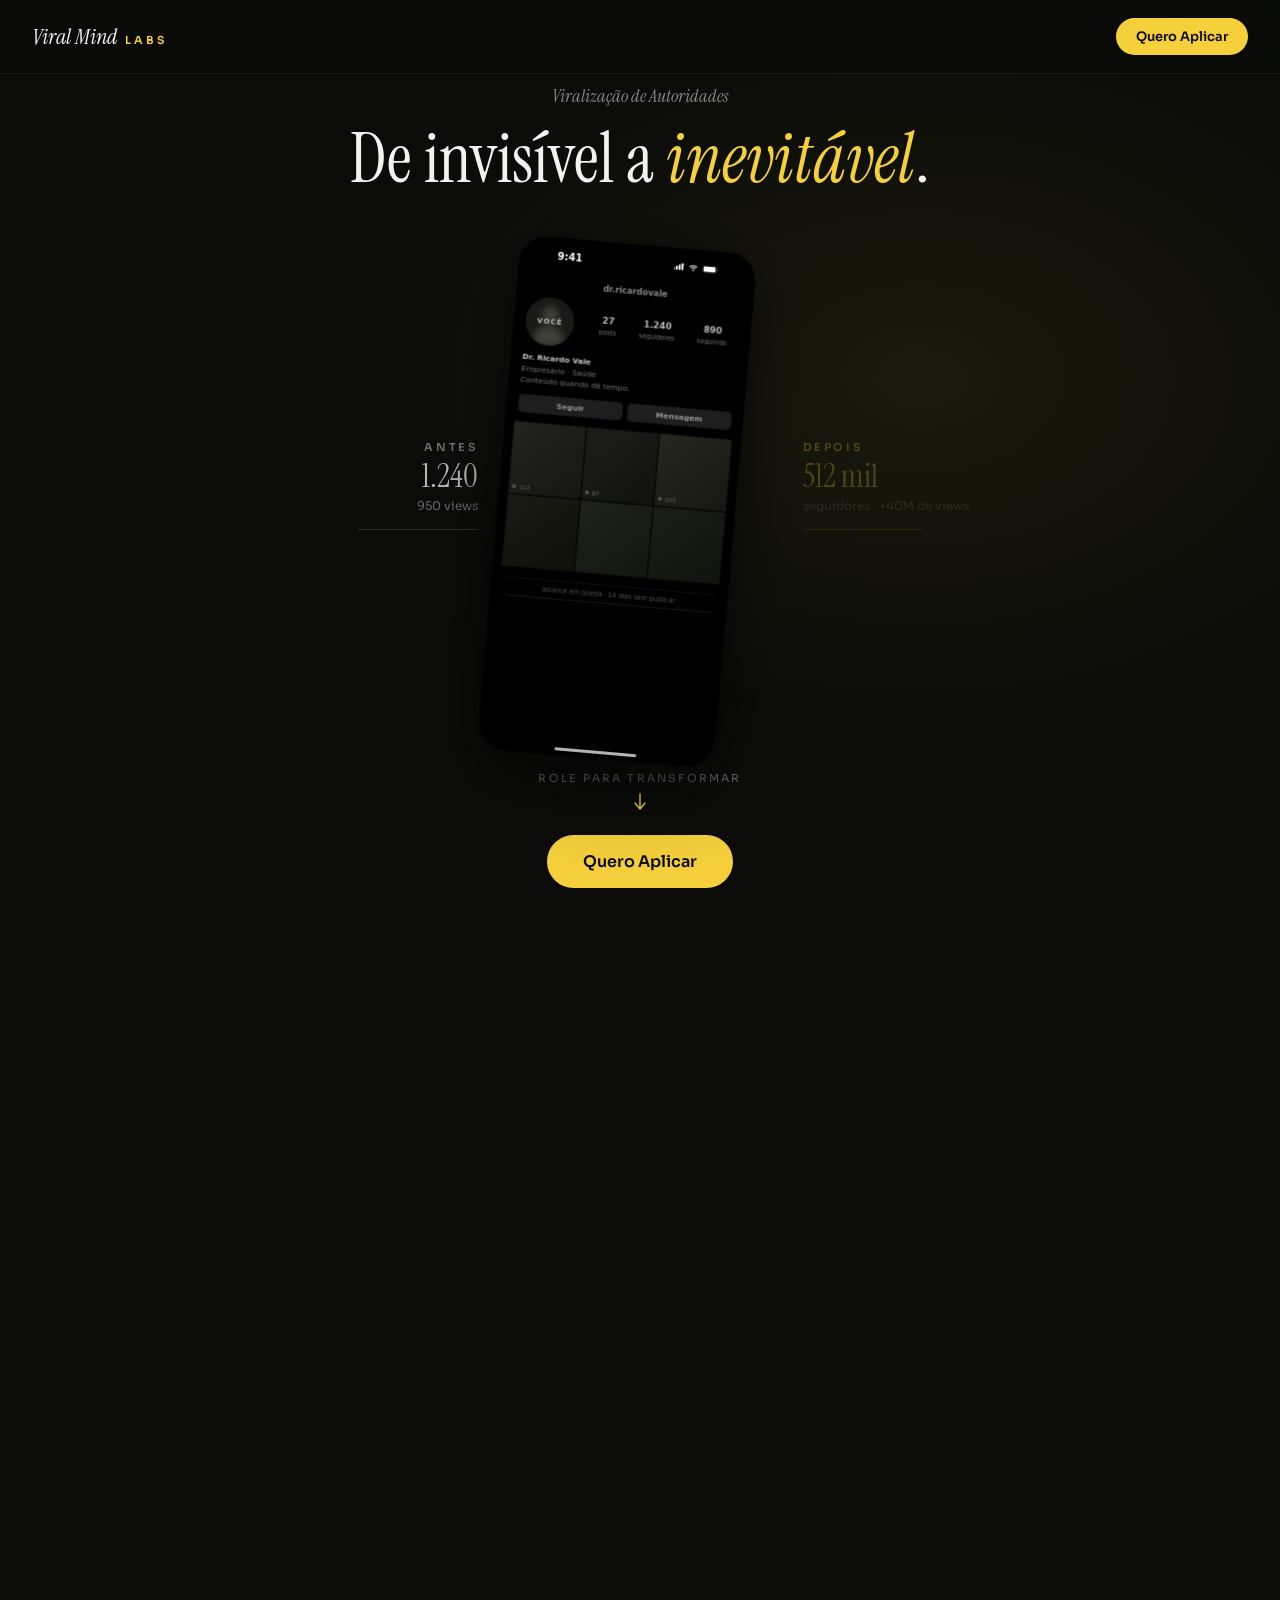
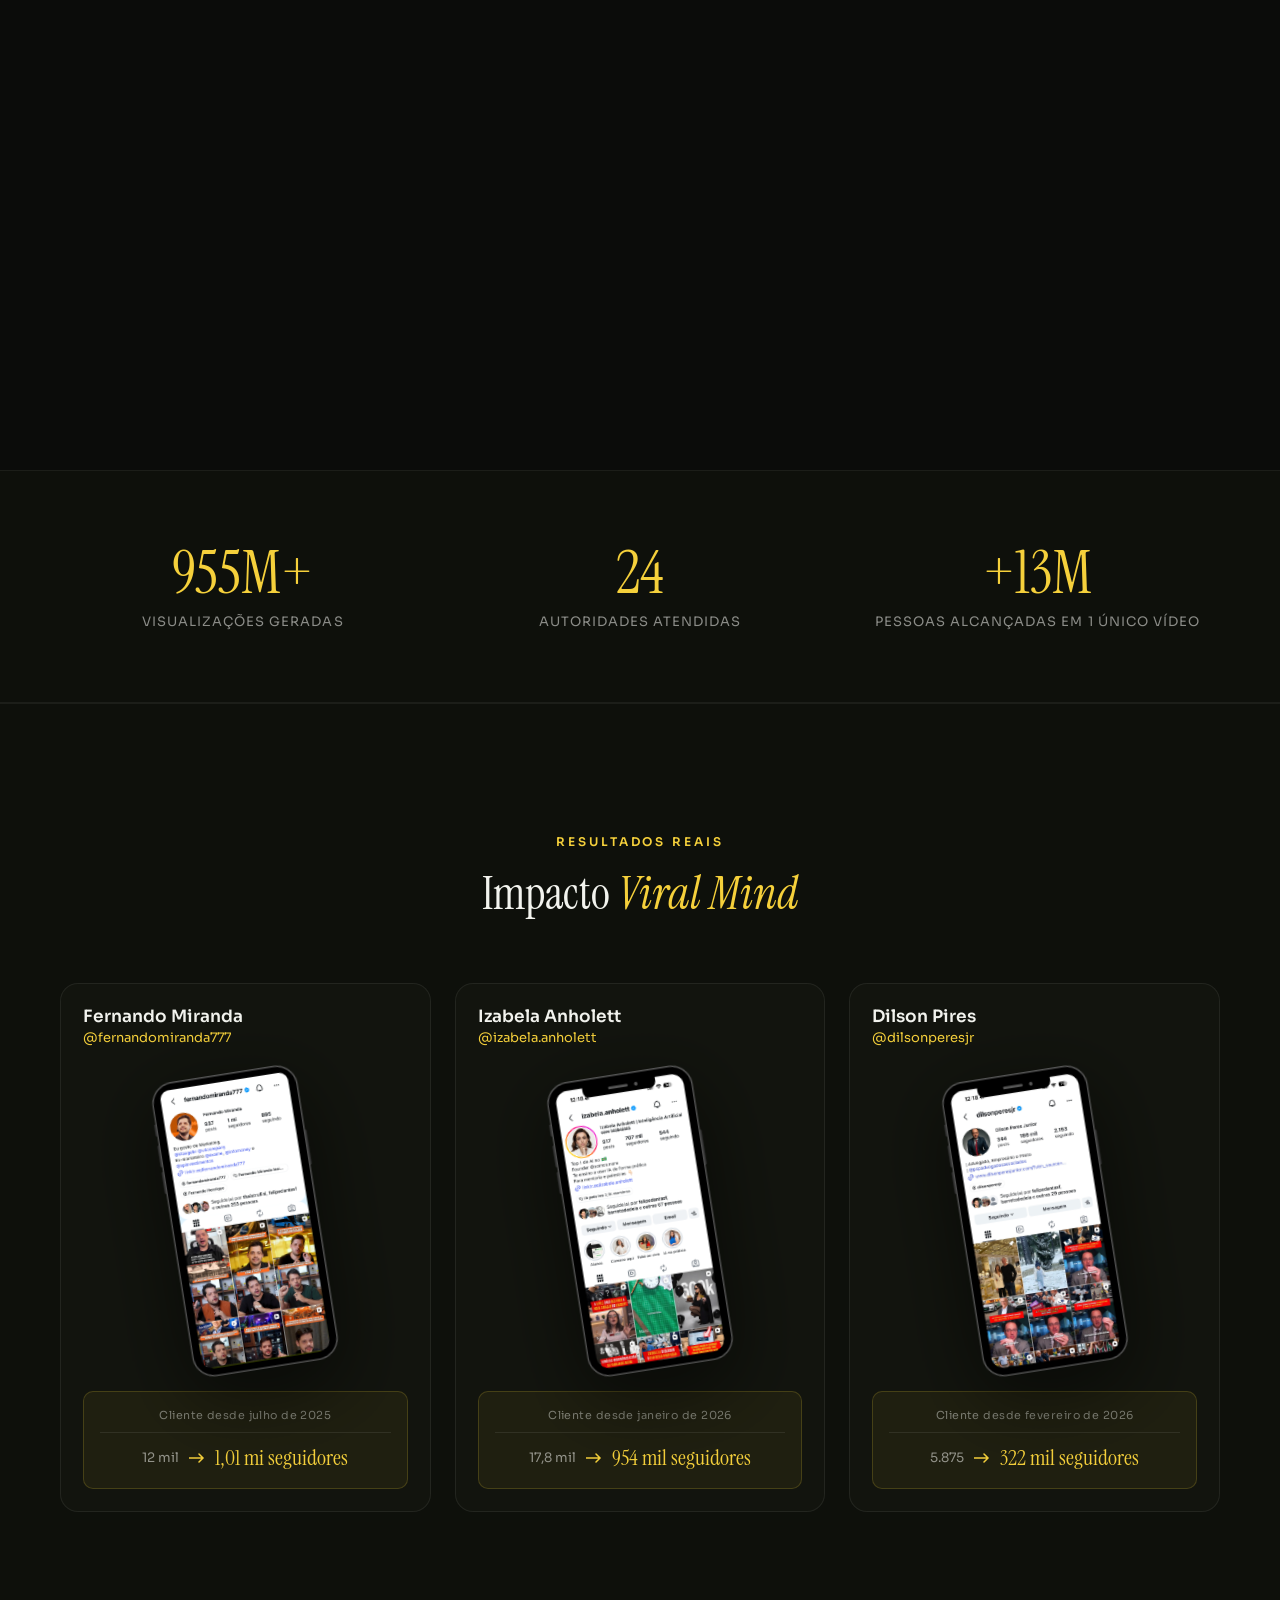
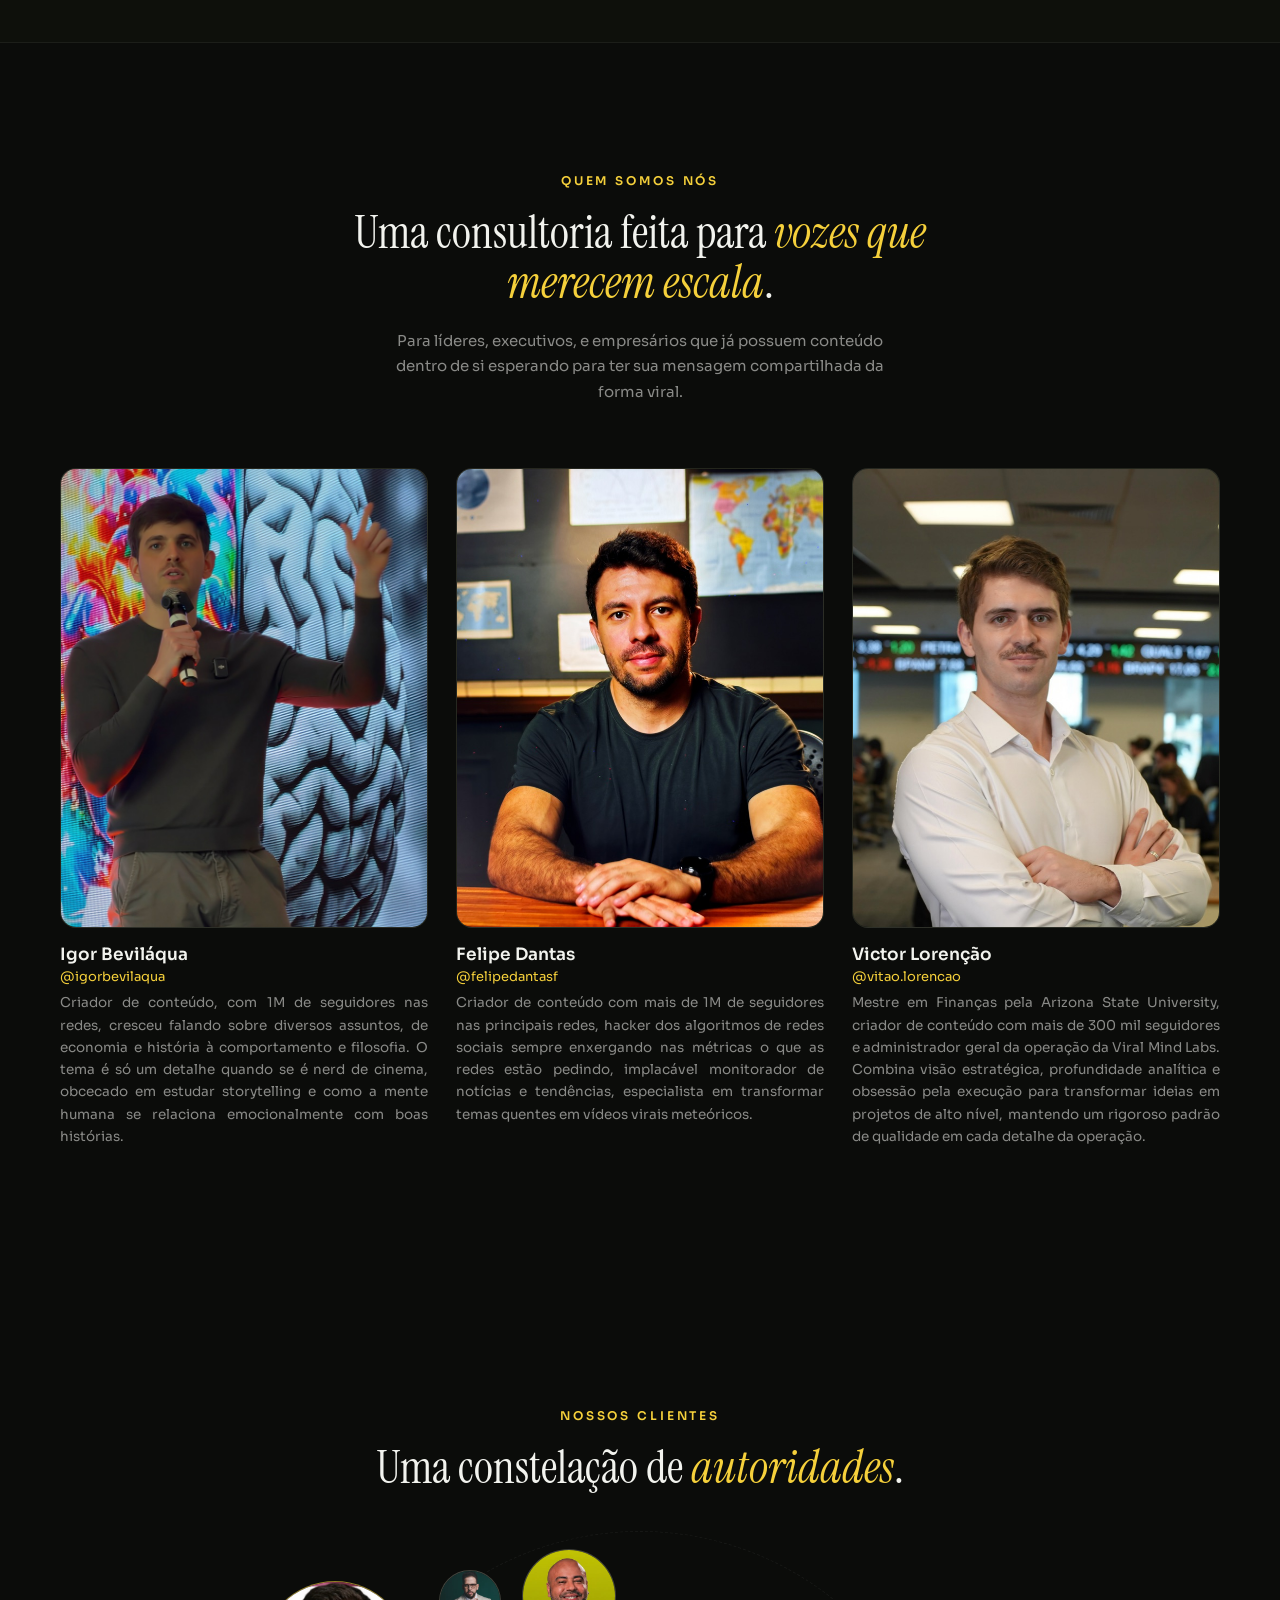
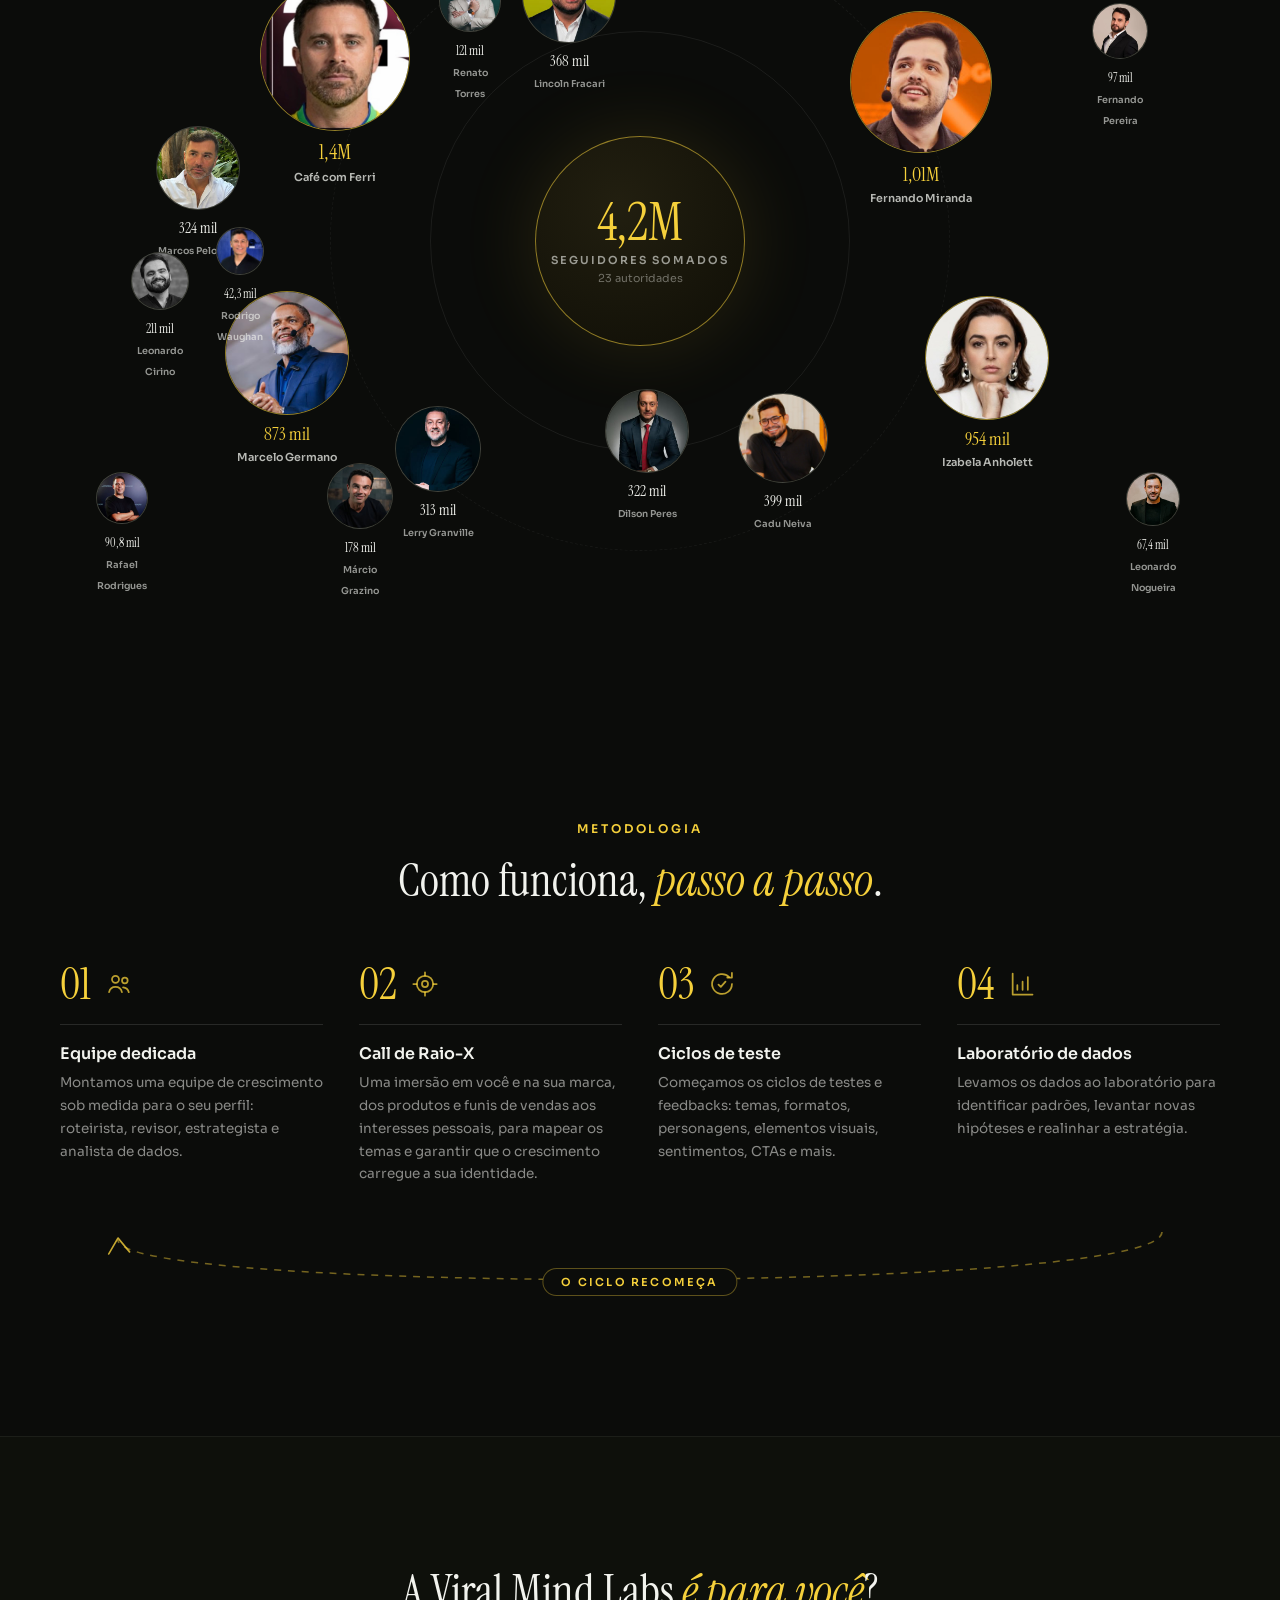
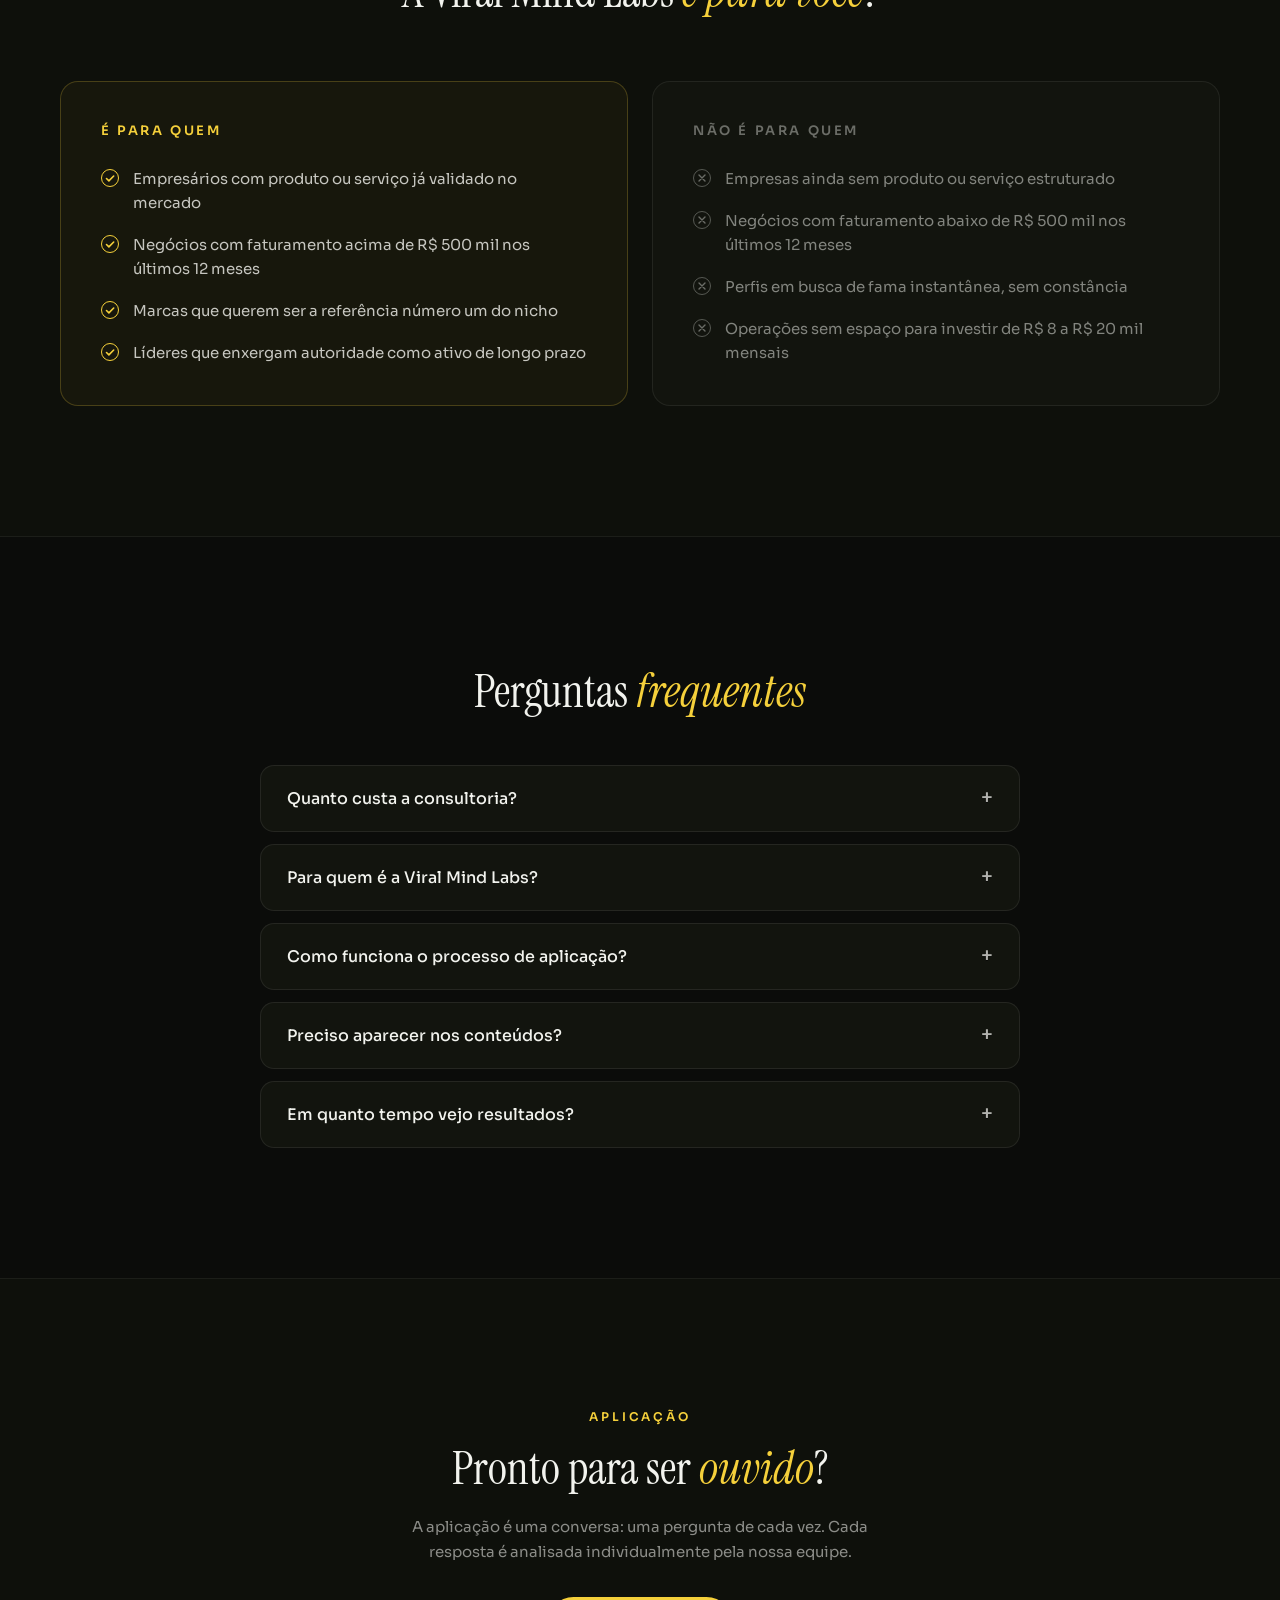
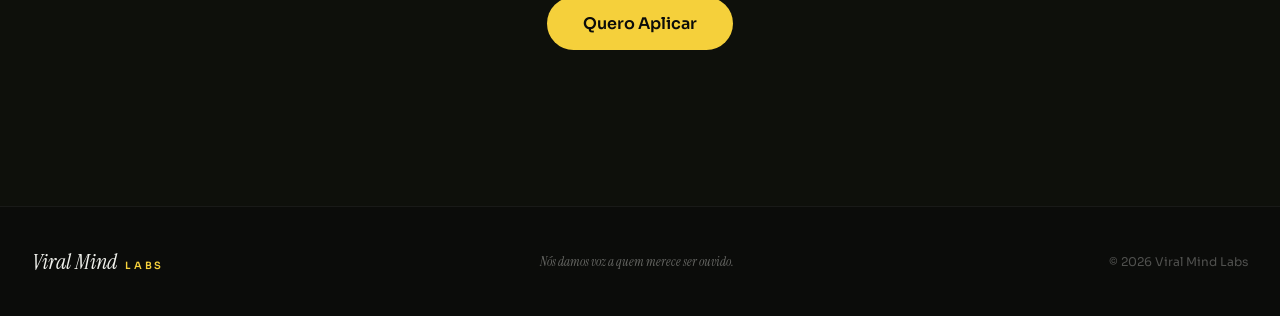
==== commit b37850e0: "chore: atualiza números do site com dados do banco [skip ci]" ====
--- a/index.html
+++ b/index.html
@@ -161,15 +161,15 @@
 <section id="numeros">
   <div class="wrap stats-grid" data-r="g600-1">
     <div data-reveal="0">
-      <div class="stat-num"><span data-count-to="899">0</span>M+</div>
+      <div class="stat-num"><span data-count-to="959">0</span>M+</div>
       <div class="stat-label">Visualizações geradas</div>
     </div>
     <div data-reveal="1">
-      <div class="stat-num"><span data-count-to="26">0</span></div>
+      <div class="stat-num"><span data-count-to="24">0</span></div>
       <div class="stat-label">Autoridades atendidas</div>
     </div>
     <div data-reveal="2">
-      <div class="stat-num">+<span data-count-to="12">0</span>M</div>
+      <div class="stat-num">+<span data-count-to="13">0</span>M</div>
       <div class="stat-label">Pessoas alcançadas em 1 único vídeo</div>
     </div>
   </div>
@@ -205,7 +205,7 @@
           <div class="case-growth">
             <span class="from" data-ig-from="izabela.anholett">17,8 mil</span>
             <svg width="16" height="10" viewBox="0 0 16 10"><path d="M0 5h13M10 1l4 4-4 4" stroke="#F5D03B" stroke-width="1.5" fill="none" stroke-linecap="round"></path></svg>
-            <span class="to" data-ig-to="izabela.anholett">925 mil seguidores</span>
+            <span class="to" data-ig-to="izabela.anholett">954 mil seguidores</span>
           </div>
         </div>
       </a>
@@ -219,7 +219,7 @@
           <div class="case-growth">
             <span class="from" data-ig-from="dilsonperesjr">5.875</span>
             <svg width="16" height="10" viewBox="0 0 16 10"><path d="M0 5h13M10 1l4 4-4 4" stroke="#F5D03B" stroke-width="1.5" fill="none" stroke-linecap="round"></path></svg>
-            <span class="to" data-ig-to="dilsonperesjr">304 mil seguidores</span>
+            <span class="to" data-ig-to="dilsonperesjr">322 mil seguidores</span>
           </div>
         </div>
       </a>
@@ -273,9 +273,9 @@
         <div class="const-ring" style="left:340px;top:90px;width:420px;height:420px;border:1px solid rgba(255,255,255,0.07)"></div>
         <div class="const-ring" style="left:240px;top:-10px;width:620px;height:620px;border:1px dashed rgba(255,255,255,0.05);animation:vmlSpin 120s linear infinite"></div>
         <div class="const-center">
-          <b>4,4M</b>
+          <b>4,2M</b>
           <span class="lbl">seguidores somados</span>
-          <span class="sub">25 autoridades</span>
+          <span class="sub">23 autoridades</span>
         </div>
 
         <a class="const-node" data-reveal="0" href="https://www.instagram.com/cafecomferri/" target="_blank" rel="noopener noreferrer" style="left:170px;top:40px;width:150px;animation-duration:7s">
@@ -292,15 +292,15 @@
         </a>
         <a class="const-node" data-reveal="3" href="https://www.instagram.com/izabela.anholett/" target="_blank" rel="noopener noreferrer" style="left:835px;top:355px;width:124px;animation-duration:7.5s;animation-delay:-5s">
           <div class="photo imgslot circle" style="width:124px;height:124px"><img src="assets/img/clientes/cliente-3.jpg" alt="Izabela Anholett"></div>
-          <div class="caption"><span class="num" data-ig="izabela.anholett" style="font-size:18px">925 mil</span><br><span class="name">Izabela Anholett</span></div>
+          <div class="caption"><span class="num" data-ig="izabela.anholett" style="font-size:18px">954 mil</span><br><span class="name">Izabela Anholett</span></div>
         </a>
         <a class="const-node dim" data-reveal="4" href="https://www.instagram.com/lincolnfracari/" target="_blank" rel="noopener noreferrer" style="left:432px;top:8px;width:94px;animation-duration:6s;animation-delay:-2s">
           <div class="photo imgslot circle" style="width:94px;height:94px"><img src="assets/img/clientes/cliente-5.jpg" alt="Lincoln Fracari"></div>
-          <div class="caption"><span class="num" data-ig="lincolnfracari" style="font-size:15px">358 mil</span><br><span class="name">Lincoln Fracari</span></div>
+          <div class="caption"><span class="num" data-ig="lincolnfracari" style="font-size:15px">368 mil</span><br><span class="name">Lincoln Fracari</span></div>
         </a>
         <a class="const-node dim" data-reveal="5" href="https://www.instagram.com/caduneiva/" target="_blank" rel="noopener noreferrer" style="left:648px;top:452px;width:90px;animation-duration:7s;animation-delay:-4s">
           <div class="photo imgslot circle" style="width:90px;height:90px"><img src="assets/img/clientes/cliente-6.jpg" alt="Cadu Neiva"></div>
-          <div class="caption"><span class="num" data-ig="caduneiva" style="font-size:15px">387 mil</span><br><span class="name">Cadu Neiva</span></div>
+          <div class="caption"><span class="num" data-ig="caduneiva" style="font-size:15px">399 mil</span><br><span class="name">Cadu Neiva</span></div>
         </a>
         <a class="const-node dim" data-reveal="6" href="https://www.instagram.com/granvas/" target="_blank" rel="noopener noreferrer" style="left:305px;top:465px;width:86px;animation-duration:8s;animation-delay:-1s">
           <div class="photo imgslot circle" style="width:86px;height:86px"><img src="assets/img/clientes/cliente-7.jpg" alt="Lerry Granville"></div>
@@ -308,15 +308,15 @@
         </a>
         <a class="const-node dim" data-reveal="7" href="https://www.instagram.com/marcospelozato.oficial/" target="_blank" rel="noopener noreferrer" style="left:66px;top:185px;width:84px;animation-duration:7.2s;animation-delay:-2.6s">
           <div class="photo imgslot circle" style="width:84px;height:84px"><img src="assets/img/clientes/cliente-9.jpg" alt="Marcos Pelozato"></div>
-          <div class="caption"><span class="num" data-ig="marcospelozato.oficial" style="font-size:15px">320 mil</span><br><span class="name">Marcos Pelozato</span></div>
+          <div class="caption"><span class="num" data-ig="marcospelozato.oficial" style="font-size:15px">324 mil</span><br><span class="name">Marcos Pelozato</span></div>
         </a>
         <a class="const-node dim" data-reveal="8" href="https://www.instagram.com/dilsonperesjr/" target="_blank" rel="noopener noreferrer" style="left:515px;top:448px;width:84px;animation-duration:6.2s;animation-delay:-5.2s">
           <div class="photo imgslot circle" style="width:84px;height:84px"><img src="assets/img/clientes/cliente-10.jpg" alt="Dilson Peres"></div>
-          <div class="caption"><span class="num" data-ig="dilsonperesjr" style="font-size:15px">304 mil</span><br><span class="name">Dilson Peres</span></div>
+          <div class="caption"><span class="num" data-ig="dilsonperesjr" style="font-size:15px">322 mil</span><br><span class="name">Dilson Peres</span></div>
         </a>
         <a class="const-node dim" data-reveal="9" href="https://www.instagram.com/marciograzino/" target="_blank" rel="noopener noreferrer" style="left:237px;top:522px;width:66px;animation-duration:6.4s;animation-delay:-1.8s">
           <div class="photo imgslot circle" style="width:66px;height:66px"><img src="assets/img/clientes/cliente-17.jpg" alt="Márcio Grazino"></div>
-          <div class="caption"><span class="num" data-ig="marciograzino" style="font-size:13px">169 mil</span><br><span class="name">Márcio Grazino</span></div>
+          <div class="caption"><span class="num" data-ig="marciograzino" style="font-size:13px">178 mil</span><br><span class="name">Márcio Grazino</span></div>
         </a>
         <a class="const-node dim" data-reveal="10" href="https://www.instagram.com/orenatotorres/" target="_blank" rel="noopener noreferrer" style="left:349px;top:29px;width:62px;animation-duration:7.4s">
           <div class="photo imgslot circle" style="width:62px;height:62px"><img src="assets/img/clientes/cliente-11.jpg" alt="Renato Torres"></div>
@@ -324,29 +324,29 @@
         </a>
         <a class="const-node dim" data-reveal="11" href="https://www.instagram.com/leonardocirino/" target="_blank" rel="noopener noreferrer" style="left:41px;top:311px;width:58px;animation-duration:8.2s;animation-delay:-3.6s">
           <div class="photo imgslot circle" style="width:58px;height:58px"><img src="assets/img/clientes/cliente-18.jpg" alt="Leonardo Cirino"></div>
-          <div class="caption"><span class="num" data-ig="leonardocirino" style="font-size:12.5px">205 mil</span><br><span class="name">Leonardo Cirino</span></div>
+          <div class="caption"><span class="num" data-ig="leonardocirino" style="font-size:12.5px">211 mil</span><br><span class="name">Leonardo Cirino</span></div>
         </a>
         <a class="const-node dim" data-reveal="12" href="https://www.instagram.com/fernandopereira.finance/" target="_blank" rel="noopener noreferrer" style="left:1002px;top:62px;width:56px;animation-duration:7.8s;animation-delay:-4.6s">
           <div class="photo imgslot circle" style="width:56px;height:56px"><img src="assets/img/clientes/cliente-14.jpg" alt="Fernando Pereira"></div>
-          <div class="caption"><span class="num" data-ig="fernandopereira.finance" style="font-size:12px">94,5 mil</span><br><span class="name">Fernando Pereira</span></div>
+          <div class="caption"><span class="num" data-ig="fernandopereira.finance" style="font-size:12px">97 mil</span><br><span class="name">Fernando Pereira</span></div>
         </a>
         <a class="const-node dim" data-reveal="13" href="https://www.instagram.com/leonardorn/" target="_blank" rel="noopener noreferrer" style="left:1036px;top:531px;width:54px;animation-duration:7.6s">
           <div class="photo imgslot circle" style="width:54px;height:54px"><img src="assets/img/clientes/cliente-13.jpg" alt="Leonardo Nogueira"></div>
-          <div class="caption"><span class="num" data-ig="leonardorn" style="font-size:12px">66,5 mil</span><br><span class="name">Leonardo Nogueira</span></div>
+          <div class="caption"><span class="num" data-ig="leonardorn" style="font-size:12px">67,4 mil</span><br><span class="name">Leonardo Nogueira</span></div>
         </a>
         <a class="const-node dim" data-reveal="14" href="https://www.instagram.com/rafaelrodriguesluiz/" target="_blank" rel="noopener noreferrer" style="left:6px;top:531px;width:52px;animation-duration:6.9s">
           <div class="photo imgslot circle" style="width:52px;height:52px"><img src="assets/img/clientes/cliente-15.jpg" alt="Rafael Rodrigues"></div>
-          <div class="caption"><span class="num" data-ig="rafaelrodriguesluiz" style="font-size:12px">82,4 mil</span><br><span class="name">Rafael Rodrigues</span></div>
+          <div class="caption"><span class="num" data-ig="rafaelrodriguesluiz" style="font-size:12px">90,8 mil</span><br><span class="name">Rafael Rodrigues</span></div>
         </a>
         <a class="const-node dim" data-reveal="16" href="https://www.instagram.com/rodrigowaughan/" target="_blank" rel="noopener noreferrer" style="left:126px;top:286px;width:48px;animation-duration:7.1s">
           <div class="photo imgslot circle" style="width:48px;height:48px"><img src="assets/img/clientes/cliente-20.jpg" alt="Rodrigo Waughan"></div>
-          <div class="caption"><span class="num" data-ig="rodrigowaughan" style="font-size:12px">42,1 mil</span><br><span class="name">Rodrigo Waughan</span></div>
+          <div class="caption"><span class="num" data-ig="rodrigowaughan" style="font-size:12px">42,3 mil</span><br><span class="name">Rodrigo Waughan</span></div>
         </a>
       </div>
     </div>
 
     <div class="clientes-mobile" data-r="show900">
-      <div class="clientes-mobile-stat"><b>4,4M</b><span>seguidores somados · 25 autoridades</span></div>
+      <div class="clientes-mobile-stat"><b>4,2M</b><span>seguidores somados · 23 autoridades</span></div>
       <div class="clientes-avatars">
         <a class="ca-node" href="https://www.instagram.com/cafecomferri/" target="_blank" rel="noopener noreferrer">
           <div class="ca-photo"><img src="assets/img/clientes/cliente-2.jpg" alt="Café com Ferri"></div>
@@ -362,15 +362,15 @@
         </a>
         <a class="ca-node" href="https://www.instagram.com/izabela.anholett/" target="_blank" rel="noopener noreferrer">
           <div class="ca-photo"><img src="assets/img/clientes/cliente-3.jpg" alt="Izabela Anholett"></div>
-          <span class="ca-num" data-ig="izabela.anholett">925 mil</span><span class="ca-name">Izabela Anholett</span>
+          <span class="ca-num" data-ig="izabela.anholett">954 mil</span><span class="ca-name">Izabela Anholett</span>
         </a>
         <a class="ca-node" href="https://www.instagram.com/lincolnfracari/" target="_blank" rel="noopener noreferrer">
           <div class="ca-photo"><img src="assets/img/clientes/cliente-5.jpg" alt="Lincoln Fracari"></div>
-          <span class="ca-num" data-ig="lincolnfracari">358 mil</span><span class="ca-name">Lincoln Fracari</span>
+          <span class="ca-num" data-ig="lincolnfracari">368 mil</span><span class="ca-name">Lincoln Fracari</span>
         </a>
         <a class="ca-node" href="https://www.instagram.com/caduneiva/" target="_blank" rel="noopener noreferrer">
           <div class="ca-photo"><img src="assets/img/clientes/cliente-6.jpg" alt="Cadu Neiva"></div>
-          <span class="ca-num" data-ig="caduneiva">387 mil</span><span class="ca-name">Cadu Neiva</span>
+          <span class="ca-num" data-ig="caduneiva">399 mil</span><span class="ca-name">Cadu Neiva</span>
         </a>
         <a class="ca-node" href="https://www.instagram.com/granvas/" target="_blank" rel="noopener noreferrer">
           <div class="ca-photo"><img src="assets/img/clientes/cliente-7.jpg" alt="Lerry Granville"></div>
@@ -378,15 +378,15 @@
         </a>
         <a class="ca-node" href="https://www.instagram.com/marcospelozato.oficial/" target="_blank" rel="noopener noreferrer">
           <div class="ca-photo"><img src="assets/img/clientes/cliente-9.jpg" alt="Marcos Pelozato"></div>
-          <span class="ca-num" data-ig="marcospelozato.oficial">320 mil</span><span class="ca-name">Marcos Pelozato</span>
+          <span class="ca-num" data-ig="marcospelozato.oficial">324 mil</span><span class="ca-name">Marcos Pelozato</span>
         </a>
         <a class="ca-node" href="https://www.instagram.com/dilsonperesjr/" target="_blank" rel="noopener noreferrer">
           <div class="ca-photo"><img src="assets/img/clientes/cliente-10.jpg" alt="Dilson Peres"></div>
-          <span class="ca-num" data-ig="dilsonperesjr">304 mil</span><span class="ca-name">Dilson Peres</span>
+          <span class="ca-num" data-ig="dilsonperesjr">322 mil</span><span class="ca-name">Dilson Peres</span>
         </a>
         <a class="ca-node" href="https://www.instagram.com/marciograzino/" target="_blank" rel="noopener noreferrer">
           <div class="ca-photo"><img src="assets/img/clientes/cliente-17.jpg" alt="Márcio Grazino"></div>
-          <span class="ca-num" data-ig="marciograzino">169 mil</span><span class="ca-name">Márcio Grazino</span>
+          <span class="ca-num" data-ig="marciograzino">178 mil</span><span class="ca-name">Márcio Grazino</span>
         </a>
         <a class="ca-node" href="https://www.instagram.com/orenatotorres/" target="_blank" rel="noopener noreferrer">
           <div class="ca-photo"><img src="assets/img/clientes/cliente-11.jpg" alt="Renato Torres"></div>
@@ -394,23 +394,23 @@
         </a>
         <a class="ca-node" href="https://www.instagram.com/leonardocirino/" target="_blank" rel="noopener noreferrer">
           <div class="ca-photo"><img src="assets/img/clientes/cliente-18.jpg" alt="Leonardo Cirino"></div>
-          <span class="ca-num" data-ig="leonardocirino">205 mil</span><span class="ca-name">Leonardo Cirino</span>
+          <span class="ca-num" data-ig="leonardocirino">211 mil</span><span class="ca-name">Leonardo Cirino</span>
         </a>
         <a class="ca-node" href="https://www.instagram.com/fernandopereira.finance/" target="_blank" rel="noopener noreferrer">
           <div class="ca-photo"><img src="assets/img/clientes/cliente-14.jpg" alt="Fernando Pereira"></div>
-          <span class="ca-num" data-ig="fernandopereira.finance">94,5 mil</span><span class="ca-name">Fernando Pereira</span>
+          <span class="ca-num" data-ig="fernandopereira.finance">97 mil</span><span class="ca-name">Fernando Pereira</span>
         </a>
         <a class="ca-node" href="https://www.instagram.com/leonardorn/" target="_blank" rel="noopener noreferrer">
           <div class="ca-photo"><img src="assets/img/clientes/cliente-13.jpg" alt="Leonardo Nogueira"></div>
-          <span class="ca-num" data-ig="leonardorn">66,5 mil</span><span class="ca-name">Leonardo Nogueira</span>
+          <span class="ca-num" data-ig="leonardorn">67,4 mil</span><span class="ca-name">Leonardo Nogueira</span>
         </a>
         <a class="ca-node" href="https://www.instagram.com/rafaelrodriguesluiz/" target="_blank" rel="noopener noreferrer">
           <div class="ca-photo"><img src="assets/img/clientes/cliente-15.jpg" alt="Rafael Rodrigues"></div>
-          <span class="ca-num" data-ig="rafaelrodriguesluiz">82,4 mil</span><span class="ca-name">Rafael Rodrigues</span>
+          <span class="ca-num" data-ig="rafaelrodriguesluiz">90,8 mil</span><span class="ca-name">Rafael Rodrigues</span>
         </a>
         <a class="ca-node" href="https://www.instagram.com/rodrigowaughan/" target="_blank" rel="noopener noreferrer">
           <div class="ca-photo"><img src="assets/img/clientes/cliente-20.jpg" alt="Rodrigo Waughan"></div>
-          <span class="ca-num" data-ig="rodrigowaughan">42,1 mil</span><span class="ca-name">Rodrigo Waughan</span>
+          <span class="ca-num" data-ig="rodrigowaughan">42,3 mil</span><span class="ca-name">Rodrigo Waughan</span>
         </a>
       </div>
     </div>
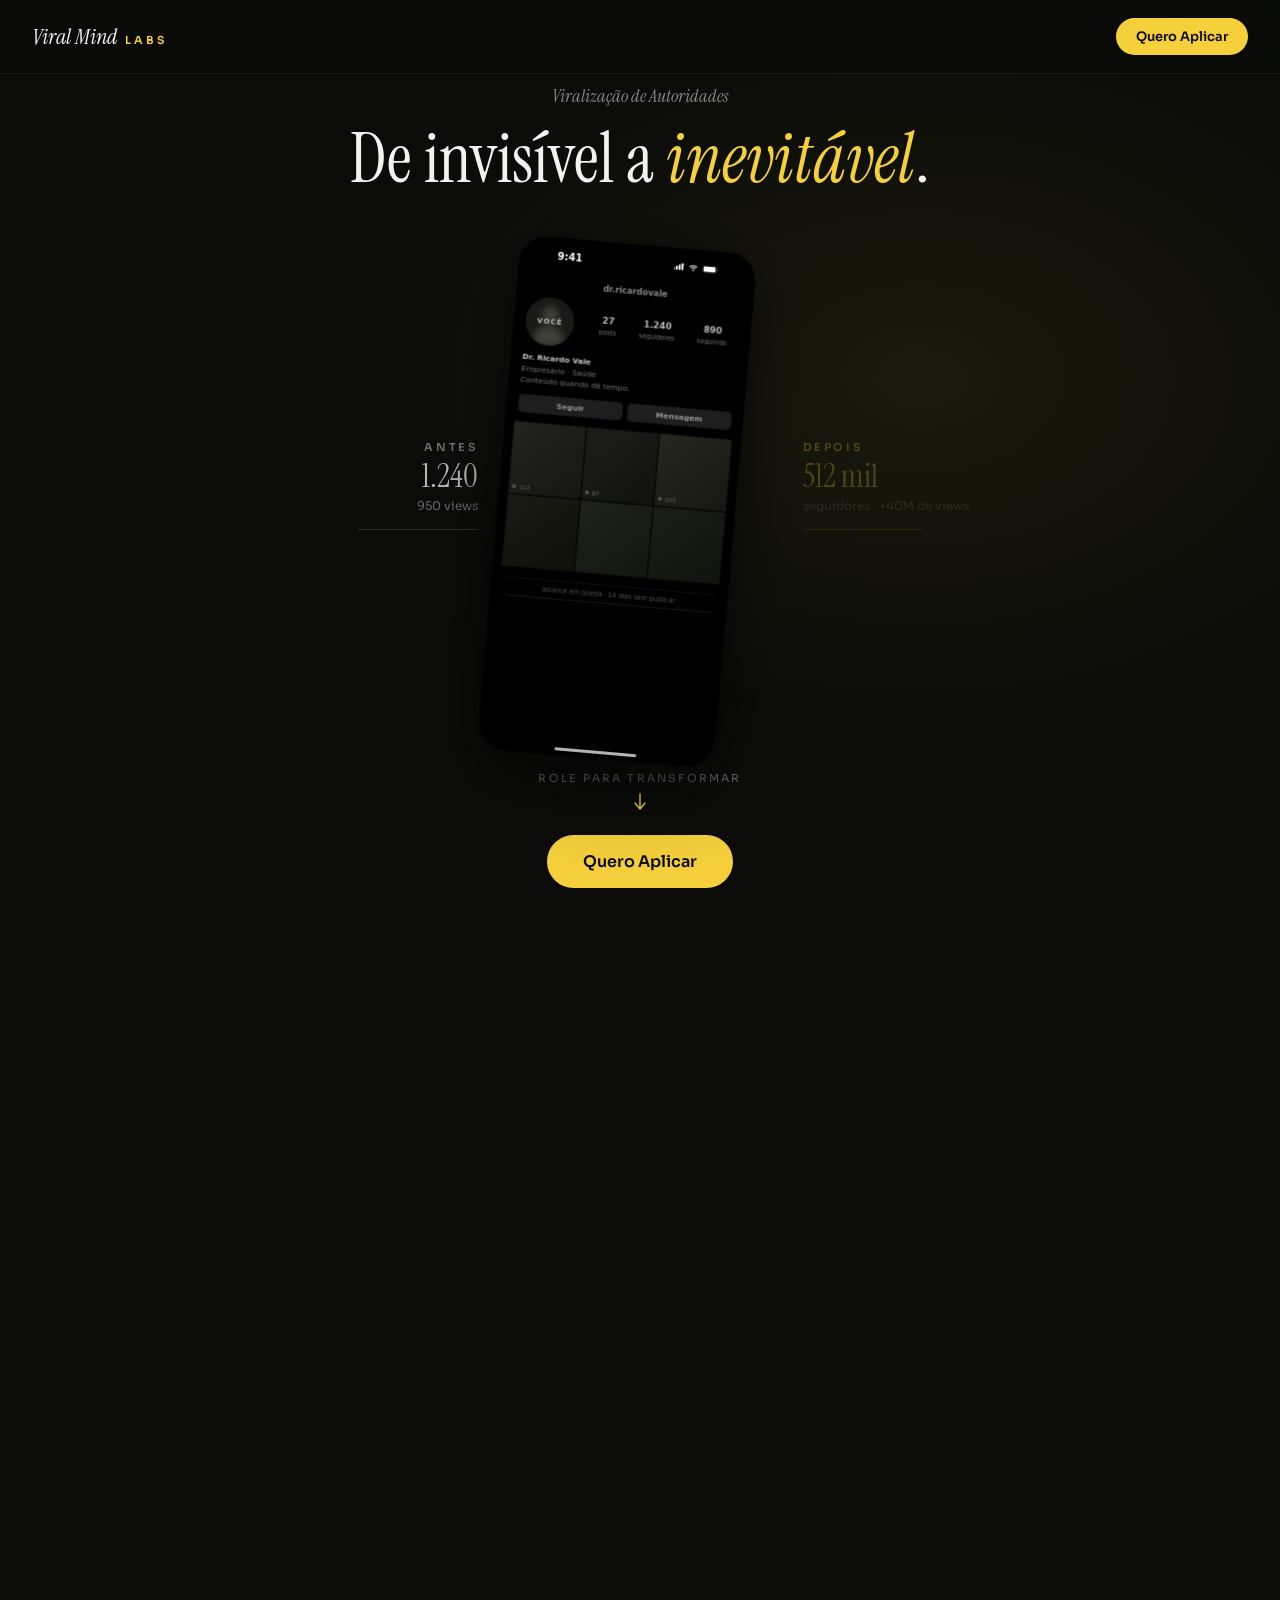
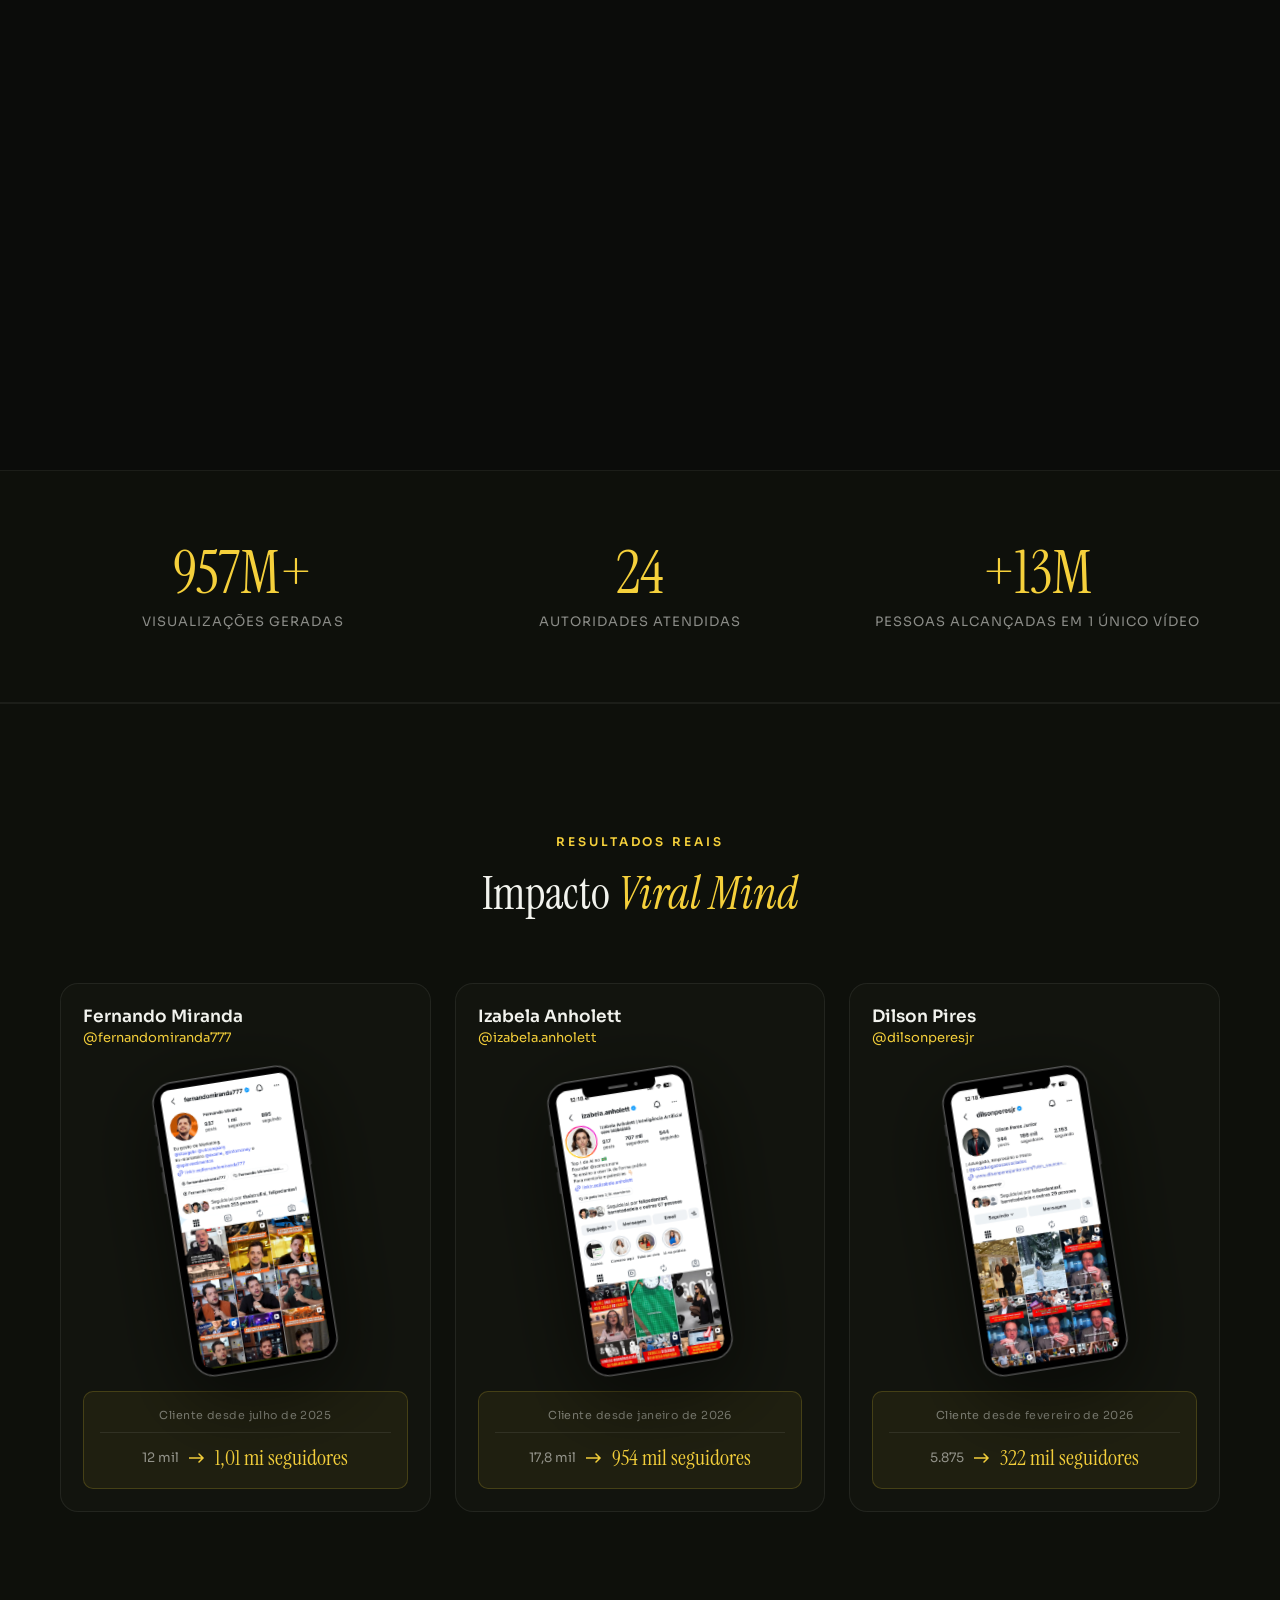
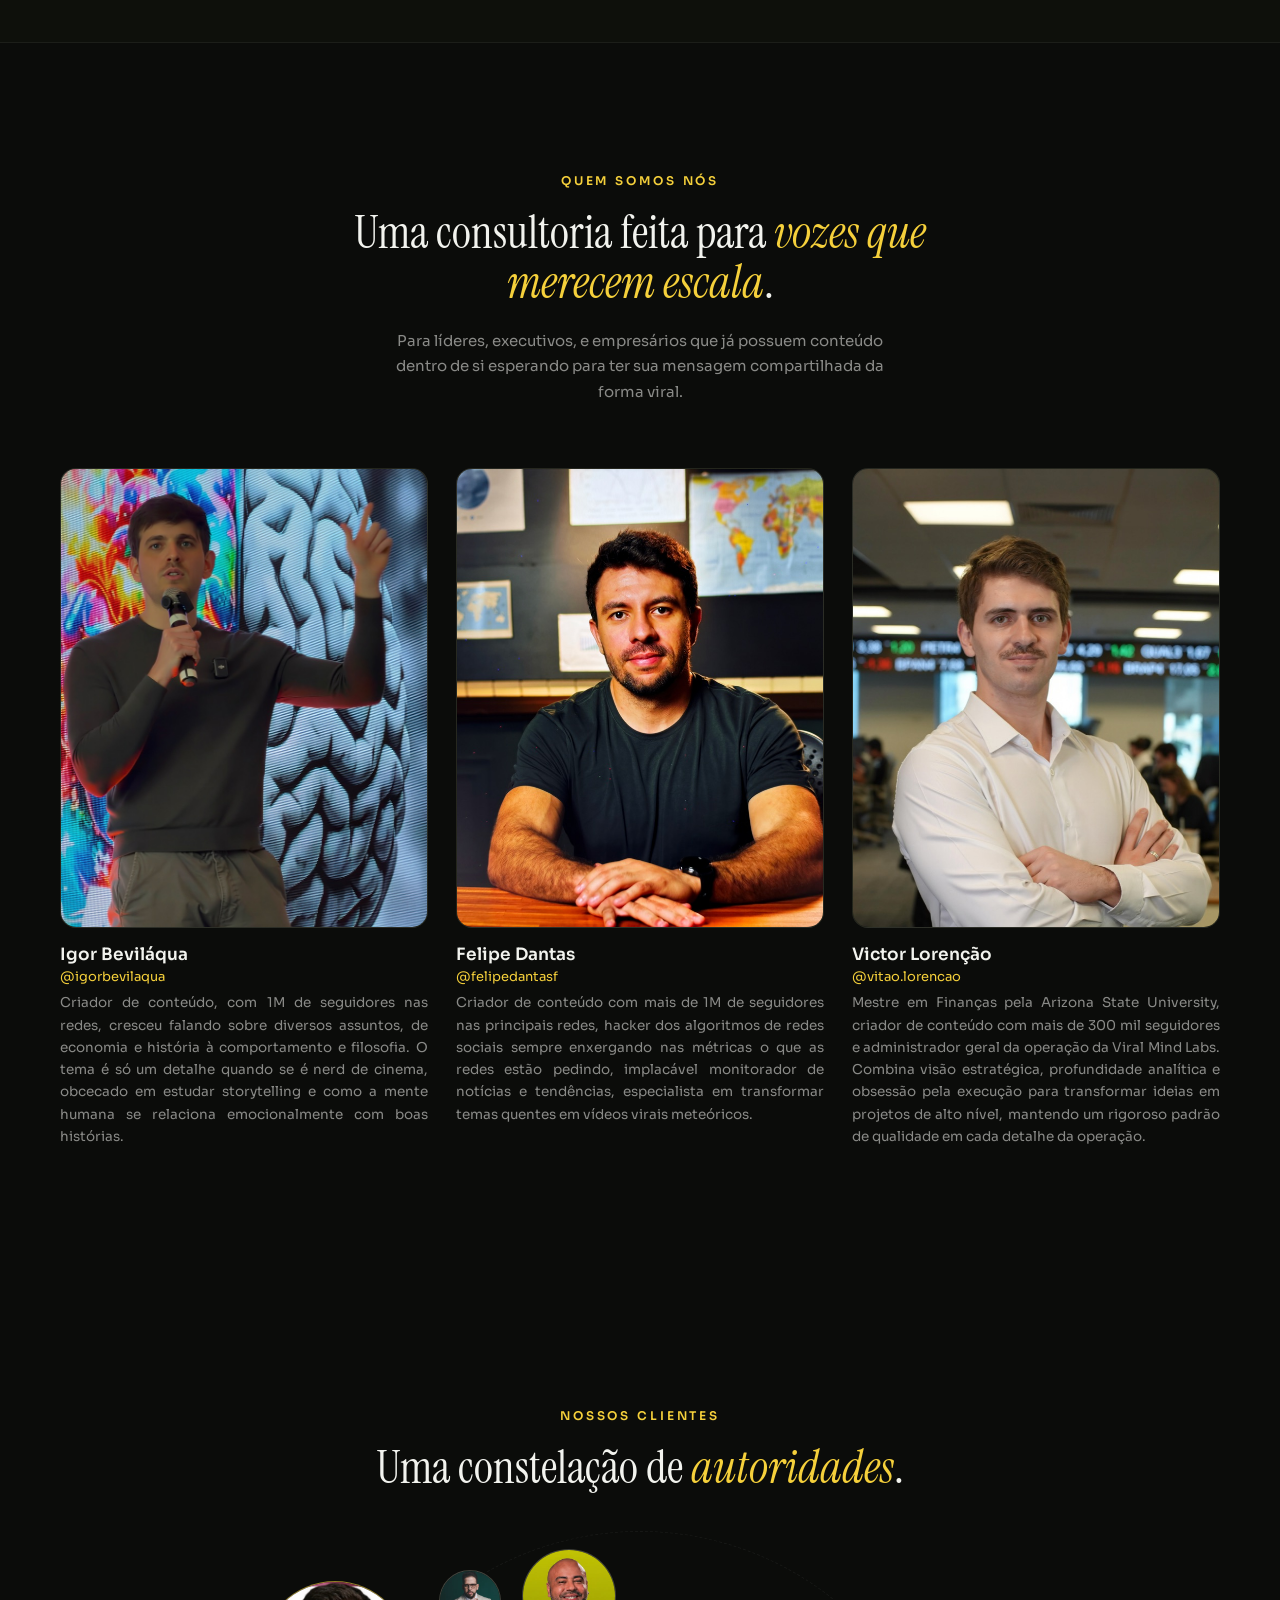
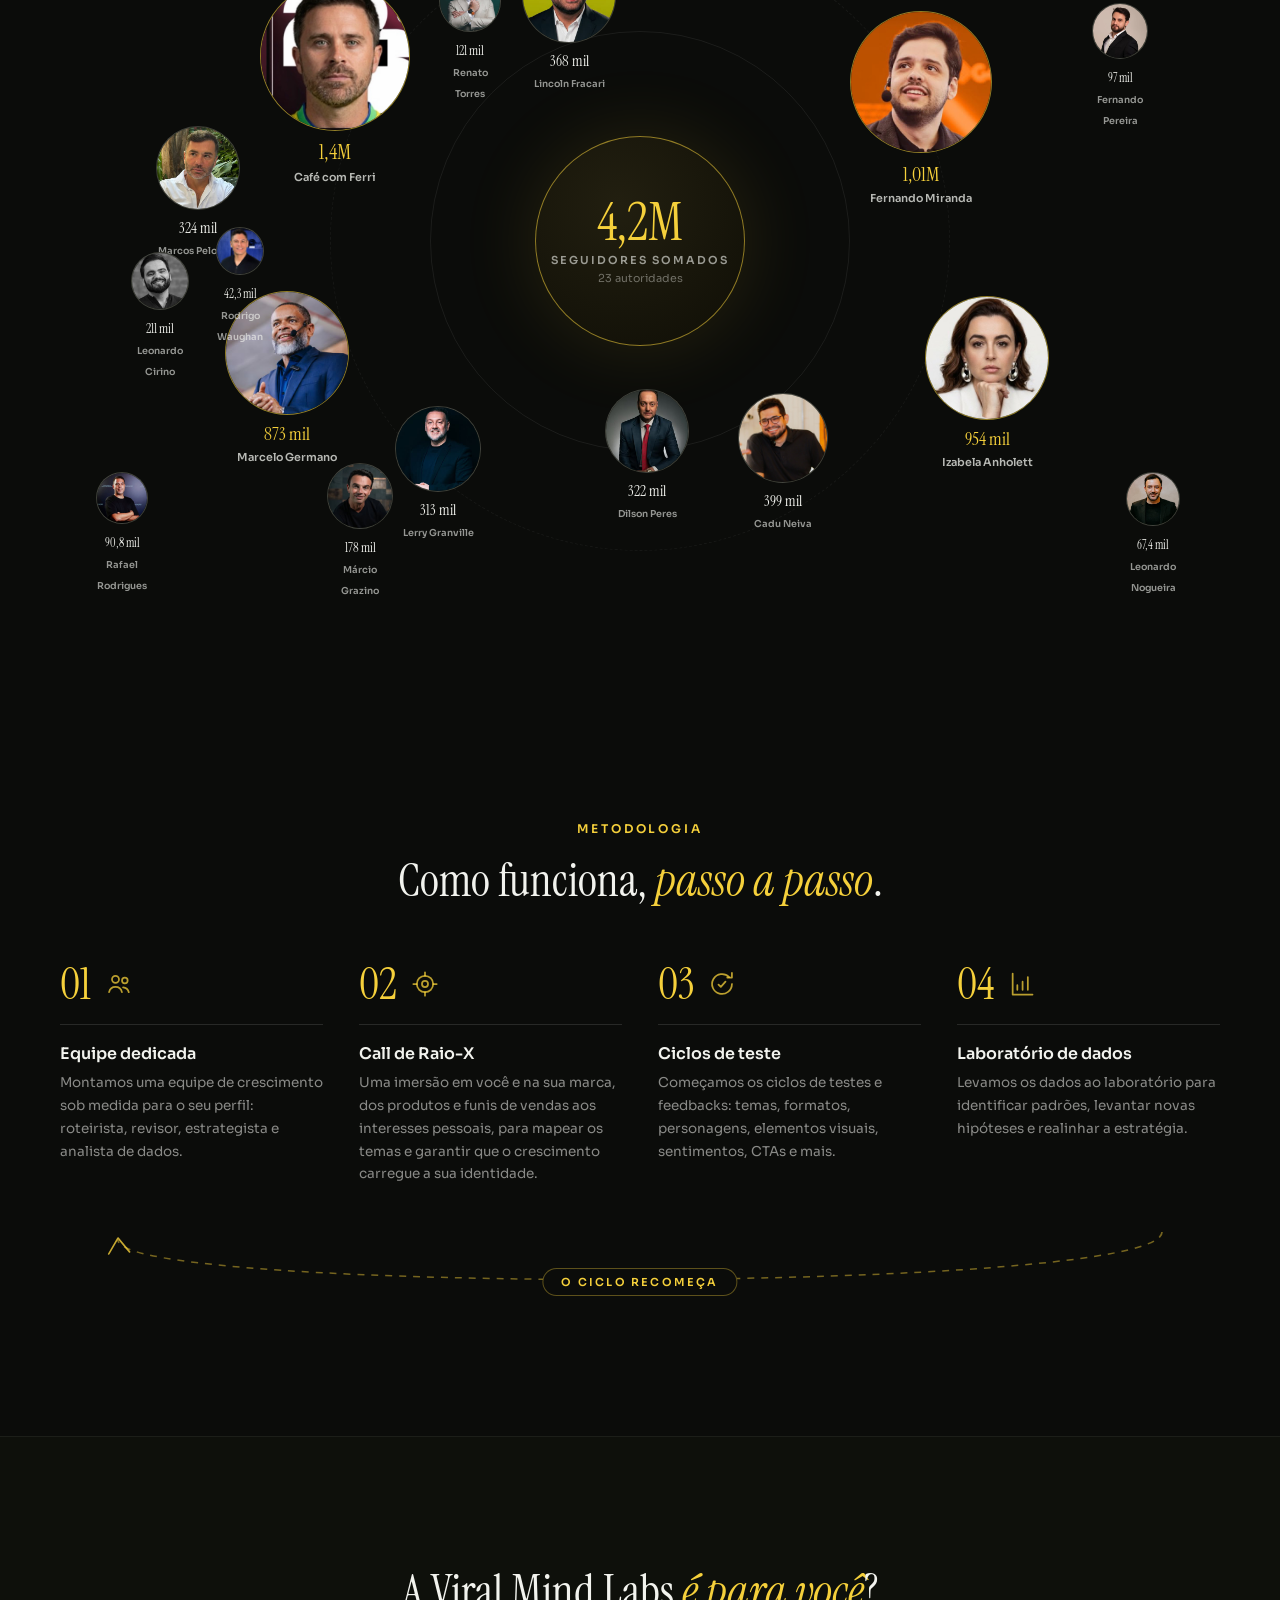
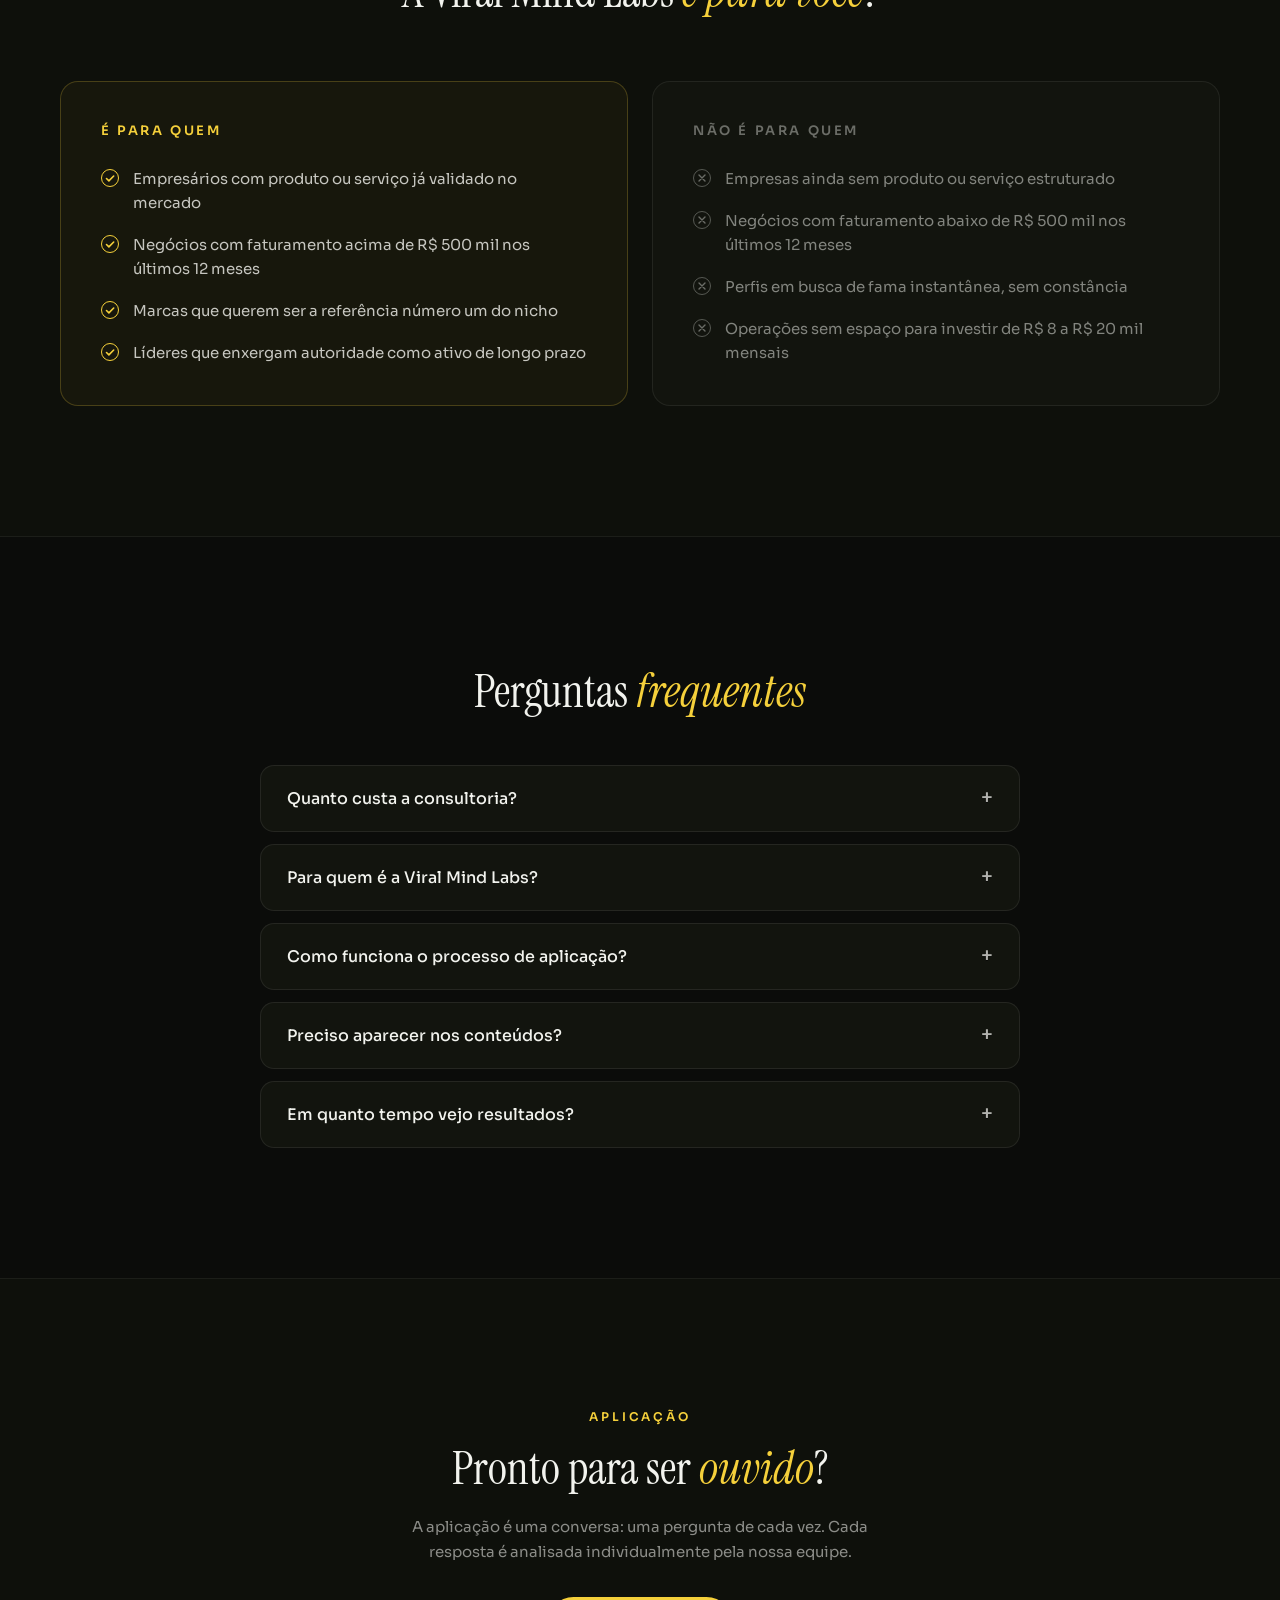
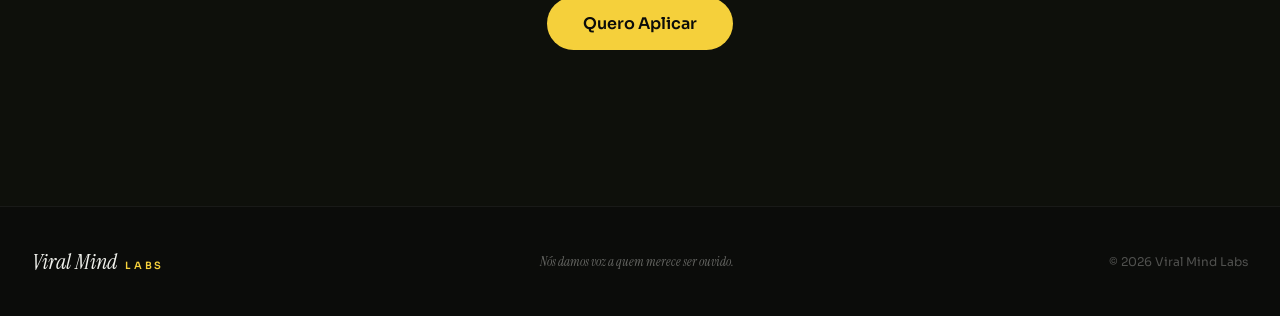
==== commit 9261aab6: "Normaliza UTMs com &amp; do OpenInApp e aceita vml_cid O OpenInApp entrega o destino com &amp; no lu" ====
--- a/index.html
+++ b/index.html
@@ -20,6 +20,42 @@
 <link rel="preconnect" href="https://fonts.gstatic.com" crossorigin>
 <link href="https://fonts.googleapis.com/css2?family=Instrument+Serif:ital@0;1&family=Sora:wght@300;400;500;600;700&display=swap" rel="stylesheet">
 <link rel="stylesheet" href="style.css?v=12">
+<script>
+  // Links do OpenInApp chegam com &amp; no lugar de &. Limpa a query antes do Clarity
+  // e do attribution.js: &amp; vira &, sai o prefixo amp; da chave, chave de campanha
+  // em minúsculas e a primeira ocorrência não vazia vence. O hash fica como veio.
+  (function (l, h) {
+    try {
+      var s = l.search;
+      if (!s || !/&(amp|#38|#x26);|[?&]amp;/i.test(s)) return;
+      var q = s.slice(1), i, next;
+      for (i = 0; i < 5; i++) {
+        next = q.replace(/&(amp|#38|#x26);/gi, "&");
+        if (next === q) break;
+        q = next;
+      }
+      var dec = function (x) { try { return decodeURIComponent(x.replace(/\+/g, " ")); } catch (err) { return x; } };
+      var parts = q.split("&"), out = [], seen = {};
+      for (i = 0; i < parts.length; i++) {
+        if (!parts[i]) continue;
+        var eq = parts[i].indexOf("=");
+        var key = dec(eq < 0 ? parts[i] : parts[i].slice(0, eq)).trim();
+        var val = eq < 0 ? "" : parts[i].slice(eq + 1);
+        while (/^amp;/i.test(key)) key = key.slice(4).trim();
+        if (!key) continue;
+        if (/^(utm_|gclid$|fbclid$|vml_cid$)/i.test(key)) {
+          key = key.toLowerCase();
+          if (!dec(val).trim() || seen["k" + key]) continue;
+          seen["k" + key] = 1;
+        }
+        out.push(encodeURIComponent(key) + (eq < 0 ? "" : "=" + val));
+      }
+      var clean = out.join("&");
+      if ("?" + clean === s) return;
+      h.replaceState(null, "", l.pathname + (clean ? "?" + clean : "") + l.hash);
+    } catch (err) {}
+  })(location, history);
+</script>
 <script type="text/javascript">
     (function(c,l,a,r,i,t,y){
         c[a]=c[a]||function(){(c[a].q=c[a].q||[]).push(arguments)};
@@ -545,7 +581,7 @@
   <span class="footer-copy">© 2026 Viral Mind Labs</span>
 </footer>
 
-<script src="/attribution.js?v=14"></script>
+<script src="/attribution.js?v=15"></script>
 <script src="script.js?v=12"></script>
 </body>
 </html>
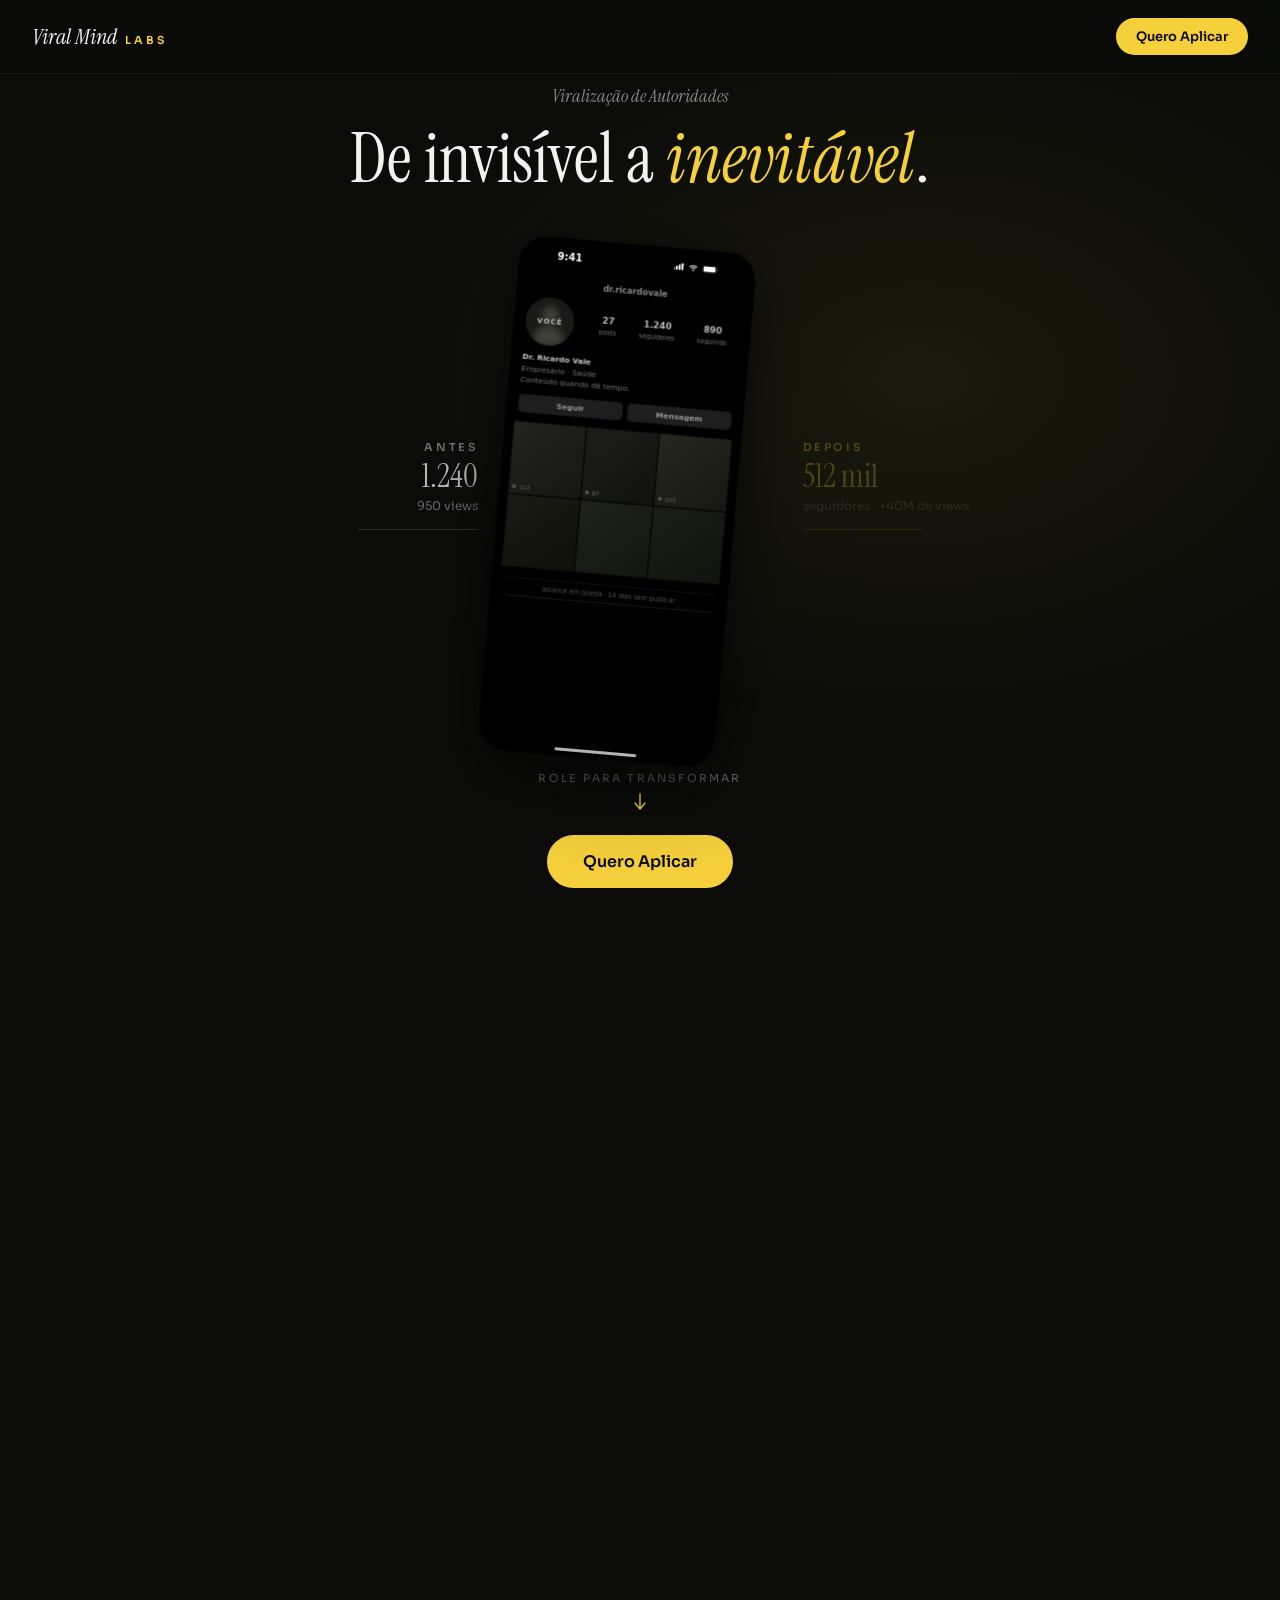
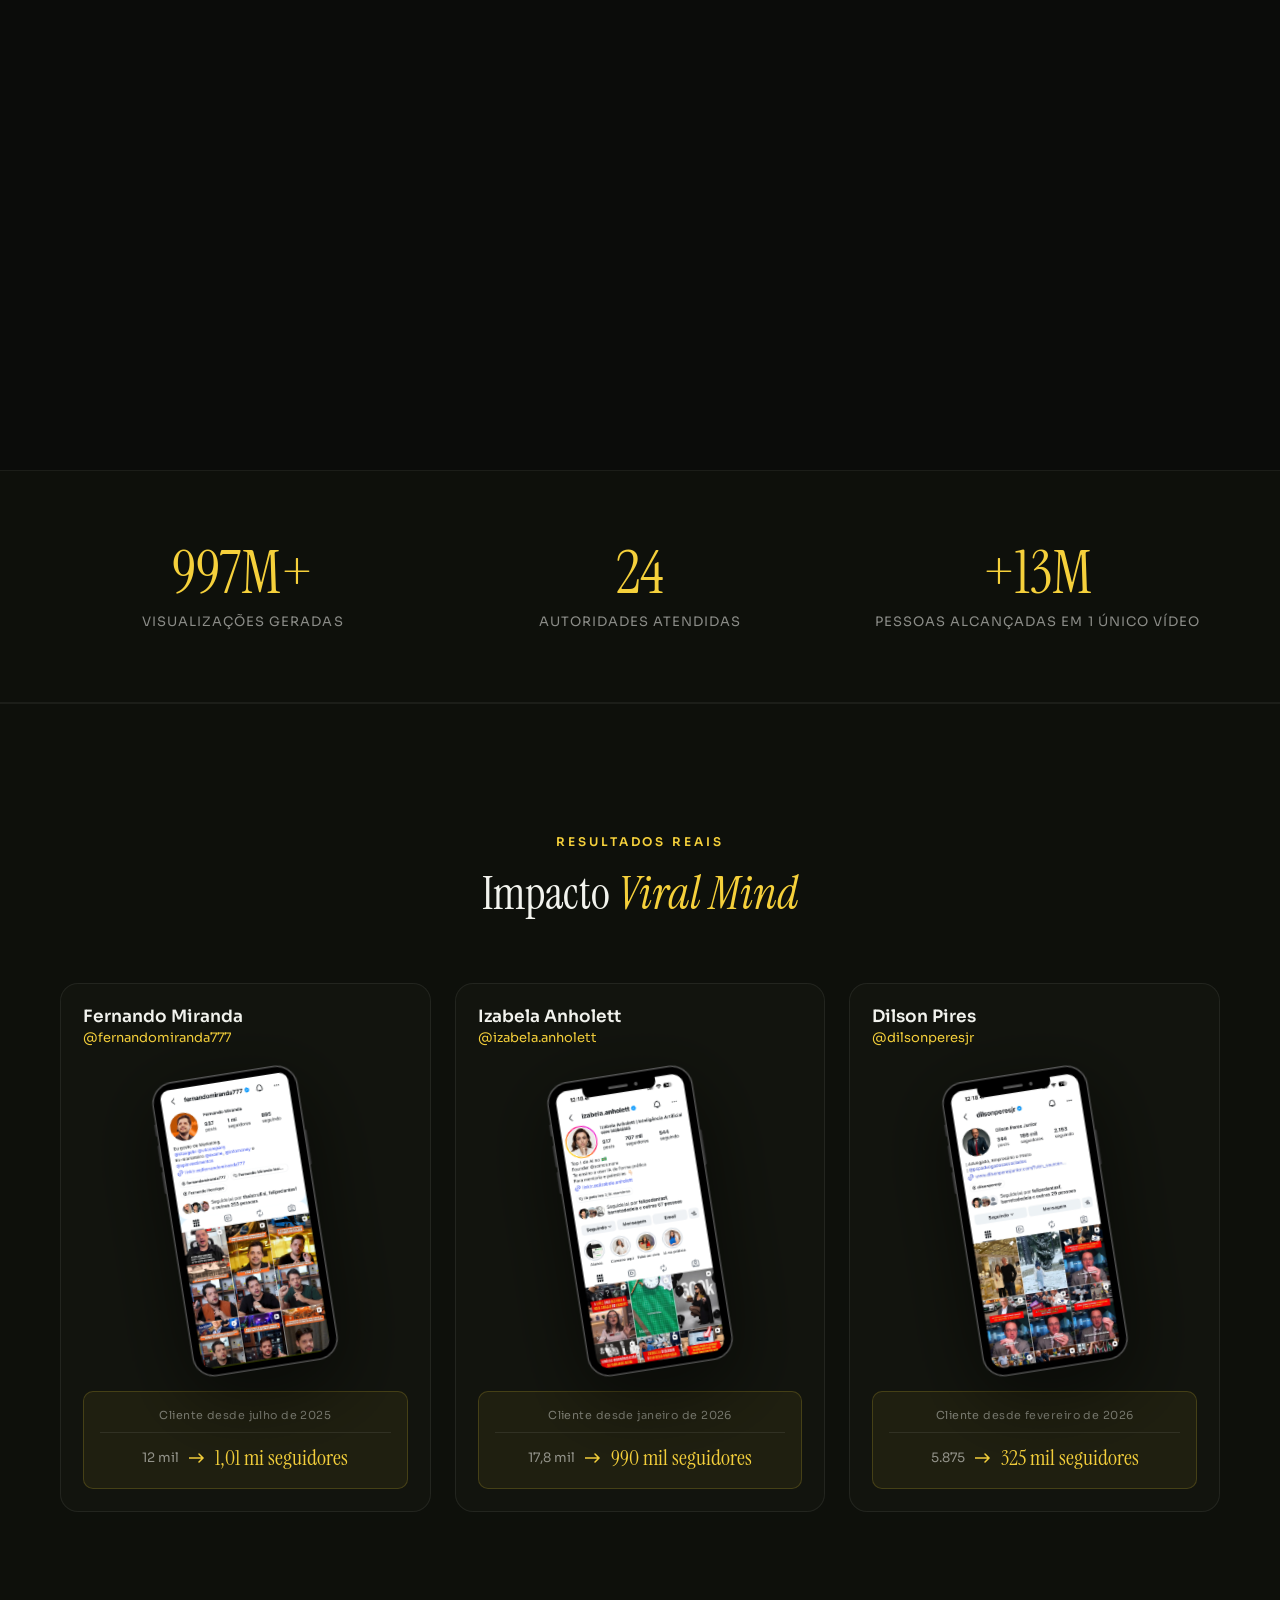
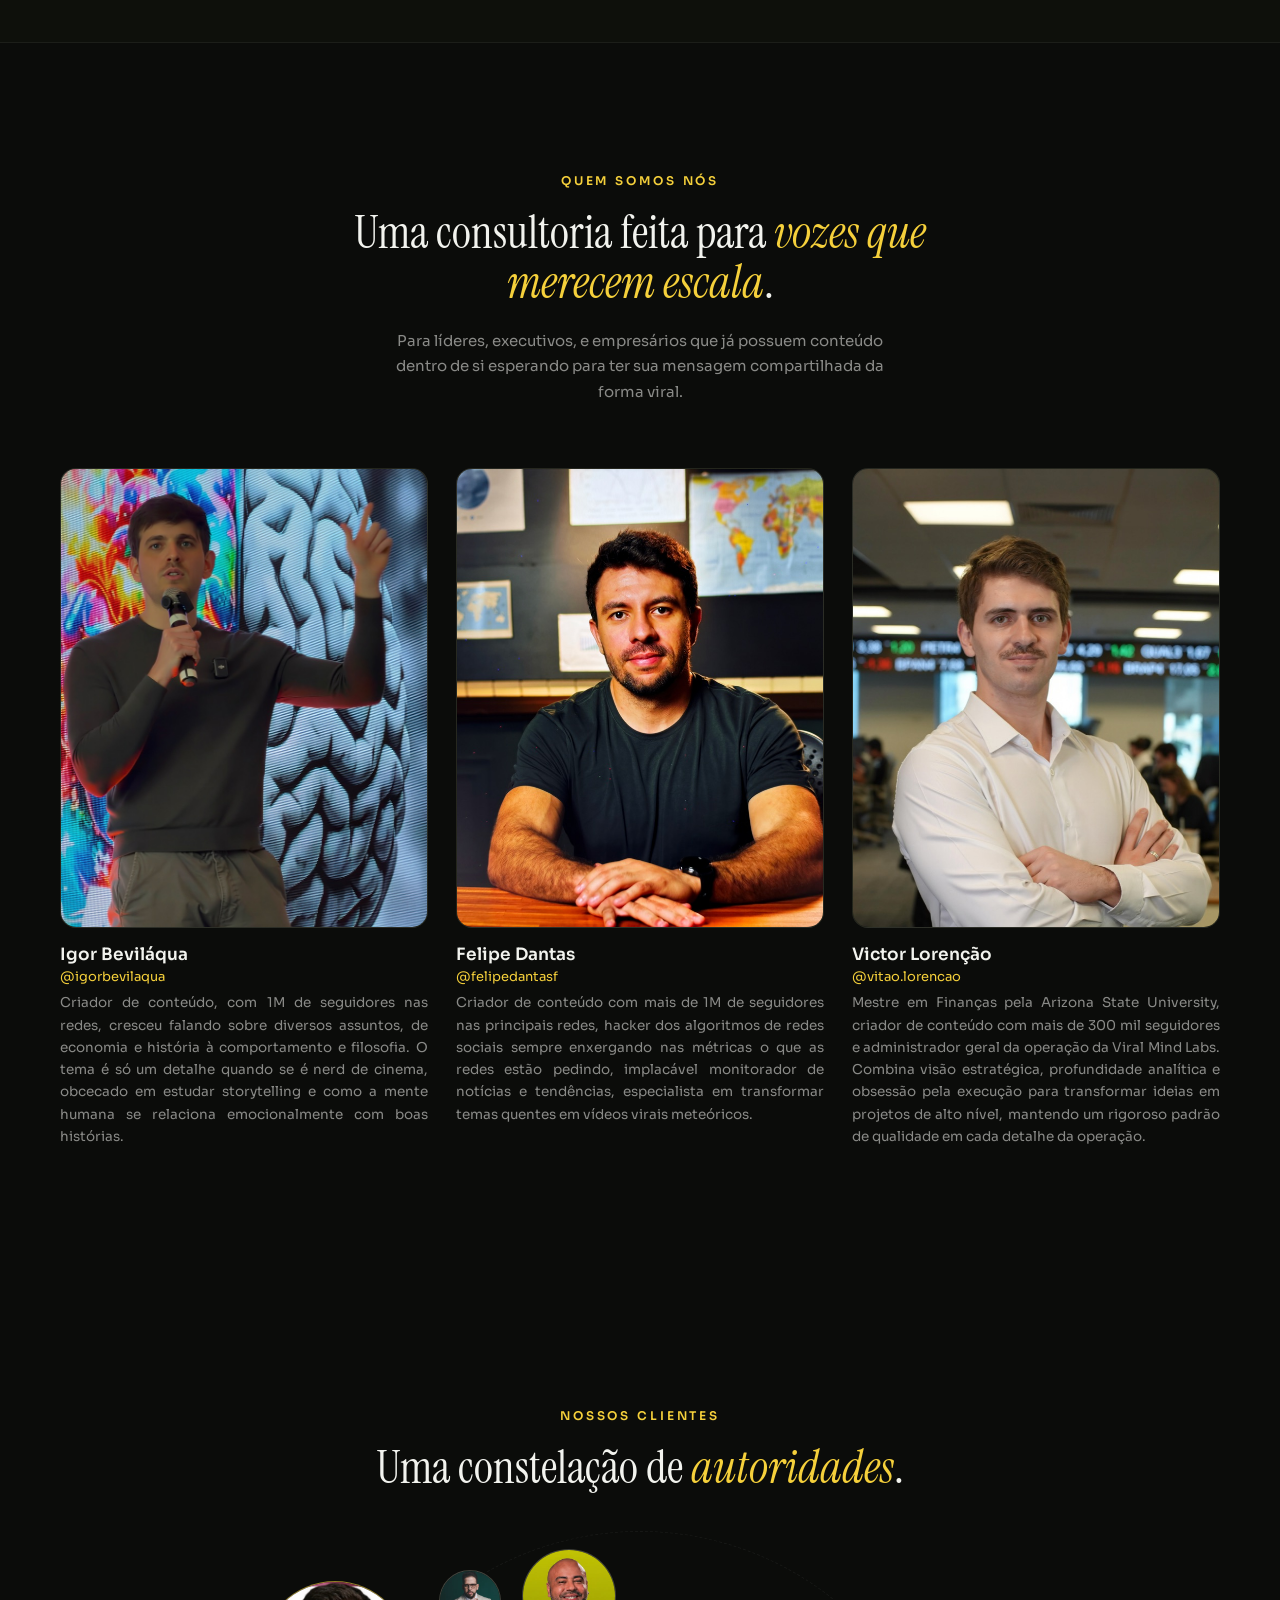
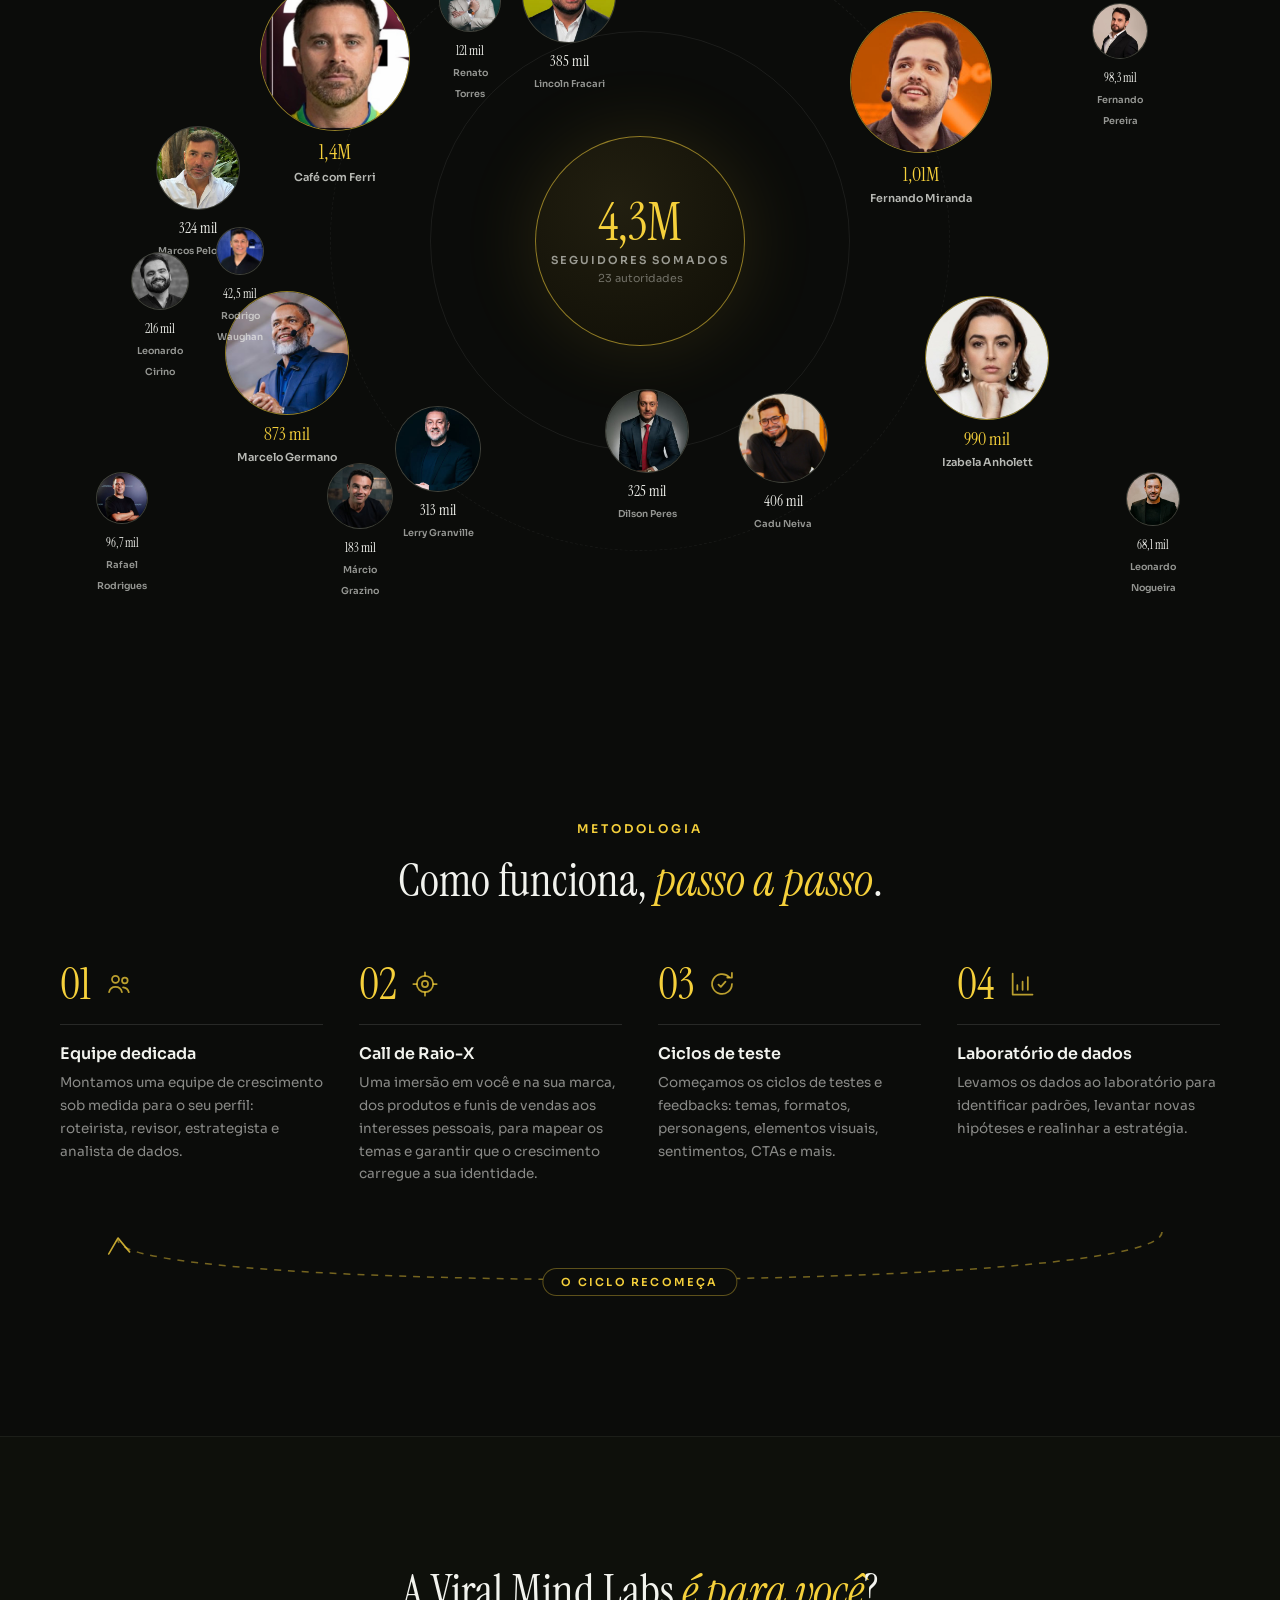
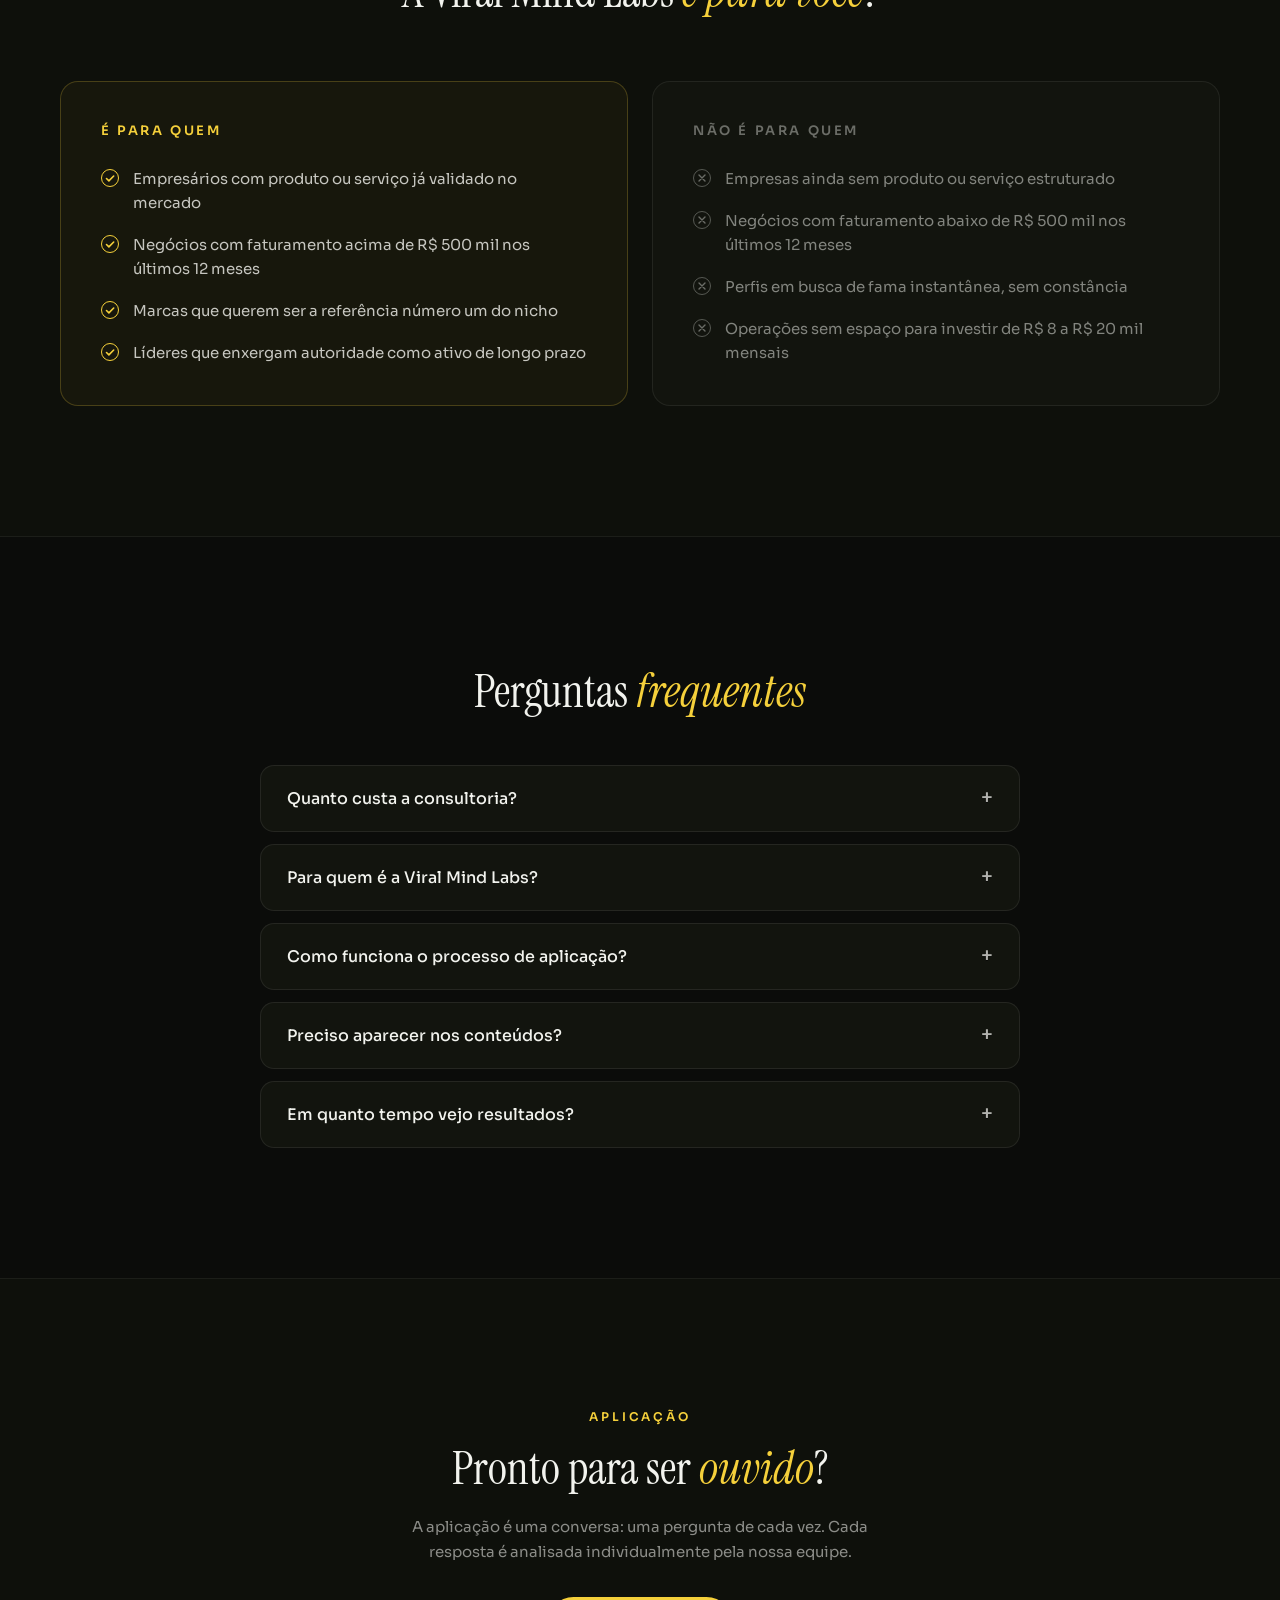
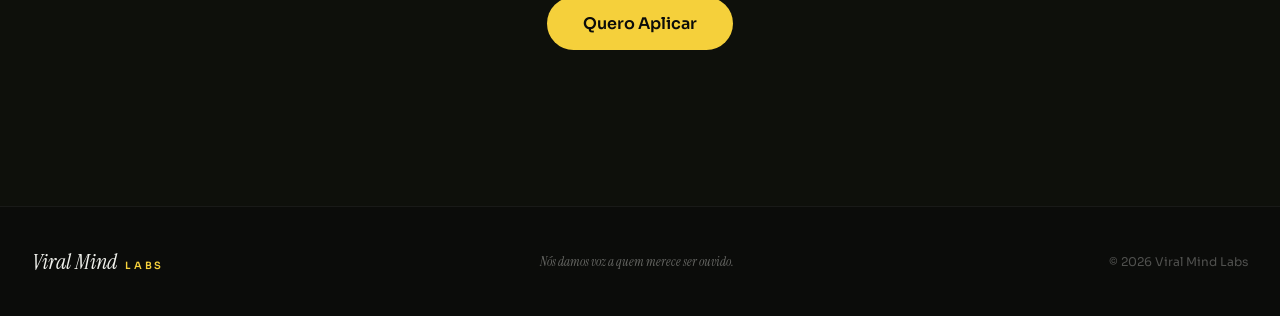
==== commit d252e443: "chore: atualiza números do site com dados do banco [skip ci]" ====
--- a/index.html
+++ b/index.html
@@ -197,7 +197,7 @@
 <section id="numeros">
   <div class="wrap stats-grid" data-r="g600-1">
     <div data-reveal="0">
-      <div class="stat-num"><span data-count-to="959">0</span>M+</div>
+      <div class="stat-num"><span data-count-to="1004">0</span>M+</div>
       <div class="stat-label">Visualizações geradas</div>
     </div>
     <div data-reveal="1">
@@ -241,7 +241,7 @@
           <div class="case-growth">
             <span class="from" data-ig-from="izabela.anholett">17,8 mil</span>
             <svg width="16" height="10" viewBox="0 0 16 10"><path d="M0 5h13M10 1l4 4-4 4" stroke="#F5D03B" stroke-width="1.5" fill="none" stroke-linecap="round"></path></svg>
-            <span class="to" data-ig-to="izabela.anholett">954 mil seguidores</span>
+            <span class="to" data-ig-to="izabela.anholett">990 mil seguidores</span>
           </div>
         </div>
       </a>
@@ -255,7 +255,7 @@
           <div class="case-growth">
             <span class="from" data-ig-from="dilsonperesjr">5.875</span>
             <svg width="16" height="10" viewBox="0 0 16 10"><path d="M0 5h13M10 1l4 4-4 4" stroke="#F5D03B" stroke-width="1.5" fill="none" stroke-linecap="round"></path></svg>
-            <span class="to" data-ig-to="dilsonperesjr">322 mil seguidores</span>
+            <span class="to" data-ig-to="dilsonperesjr">325 mil seguidores</span>
           </div>
         </div>
       </a>
@@ -309,7 +309,7 @@
         <div class="const-ring" style="left:340px;top:90px;width:420px;height:420px;border:1px solid rgba(255,255,255,0.07)"></div>
         <div class="const-ring" style="left:240px;top:-10px;width:620px;height:620px;border:1px dashed rgba(255,255,255,0.05);animation:vmlSpin 120s linear infinite"></div>
         <div class="const-center">
-          <b>4,2M</b>
+          <b>4,3M</b>
           <span class="lbl">seguidores somados</span>
           <span class="sub">23 autoridades</span>
         </div>
@@ -328,15 +328,15 @@
         </a>
         <a class="const-node" data-reveal="3" href="https://www.instagram.com/izabela.anholett/" target="_blank" rel="noopener noreferrer" style="left:835px;top:355px;width:124px;animation-duration:7.5s;animation-delay:-5s">
           <div class="photo imgslot circle" style="width:124px;height:124px"><img src="assets/img/clientes/cliente-3.jpg" alt="Izabela Anholett"></div>
-          <div class="caption"><span class="num" data-ig="izabela.anholett" style="font-size:18px">954 mil</span><br><span class="name">Izabela Anholett</span></div>
+          <div class="caption"><span class="num" data-ig="izabela.anholett" style="font-size:18px">990 mil</span><br><span class="name">Izabela Anholett</span></div>
         </a>
         <a class="const-node dim" data-reveal="4" href="https://www.instagram.com/lincolnfracari/" target="_blank" rel="noopener noreferrer" style="left:432px;top:8px;width:94px;animation-duration:6s;animation-delay:-2s">
           <div class="photo imgslot circle" style="width:94px;height:94px"><img src="assets/img/clientes/cliente-5.jpg" alt="Lincoln Fracari"></div>
-          <div class="caption"><span class="num" data-ig="lincolnfracari" style="font-size:15px">368 mil</span><br><span class="name">Lincoln Fracari</span></div>
+          <div class="caption"><span class="num" data-ig="lincolnfracari" style="font-size:15px">385 mil</span><br><span class="name">Lincoln Fracari</span></div>
         </a>
         <a class="const-node dim" data-reveal="5" href="https://www.instagram.com/caduneiva/" target="_blank" rel="noopener noreferrer" style="left:648px;top:452px;width:90px;animation-duration:7s;animation-delay:-4s">
           <div class="photo imgslot circle" style="width:90px;height:90px"><img src="assets/img/clientes/cliente-6.jpg" alt="Cadu Neiva"></div>
-          <div class="caption"><span class="num" data-ig="caduneiva" style="font-size:15px">399 mil</span><br><span class="name">Cadu Neiva</span></div>
+          <div class="caption"><span class="num" data-ig="caduneiva" style="font-size:15px">406 mil</span><br><span class="name">Cadu Neiva</span></div>
         </a>
         <a class="const-node dim" data-reveal="6" href="https://www.instagram.com/granvas/" target="_blank" rel="noopener noreferrer" style="left:305px;top:465px;width:86px;animation-duration:8s;animation-delay:-1s">
           <div class="photo imgslot circle" style="width:86px;height:86px"><img src="assets/img/clientes/cliente-7.jpg" alt="Lerry Granville"></div>
@@ -348,11 +348,11 @@
         </a>
         <a class="const-node dim" data-reveal="8" href="https://www.instagram.com/dilsonperesjr/" target="_blank" rel="noopener noreferrer" style="left:515px;top:448px;width:84px;animation-duration:6.2s;animation-delay:-5.2s">
           <div class="photo imgslot circle" style="width:84px;height:84px"><img src="assets/img/clientes/cliente-10.jpg" alt="Dilson Peres"></div>
-          <div class="caption"><span class="num" data-ig="dilsonperesjr" style="font-size:15px">322 mil</span><br><span class="name">Dilson Peres</span></div>
+          <div class="caption"><span class="num" data-ig="dilsonperesjr" style="font-size:15px">325 mil</span><br><span class="name">Dilson Peres</span></div>
         </a>
         <a class="const-node dim" data-reveal="9" href="https://www.instagram.com/marciograzino/" target="_blank" rel="noopener noreferrer" style="left:237px;top:522px;width:66px;animation-duration:6.4s;animation-delay:-1.8s">
           <div class="photo imgslot circle" style="width:66px;height:66px"><img src="assets/img/clientes/cliente-17.jpg" alt="Márcio Grazino"></div>
-          <div class="caption"><span class="num" data-ig="marciograzino" style="font-size:13px">178 mil</span><br><span class="name">Márcio Grazino</span></div>
+          <div class="caption"><span class="num" data-ig="marciograzino" style="font-size:13px">183 mil</span><br><span class="name">Márcio Grazino</span></div>
         </a>
         <a class="const-node dim" data-reveal="10" href="https://www.instagram.com/orenatotorres/" target="_blank" rel="noopener noreferrer" style="left:349px;top:29px;width:62px;animation-duration:7.4s">
           <div class="photo imgslot circle" style="width:62px;height:62px"><img src="assets/img/clientes/cliente-11.jpg" alt="Renato Torres"></div>
@@ -360,29 +360,29 @@
         </a>
         <a class="const-node dim" data-reveal="11" href="https://www.instagram.com/leonardocirino/" target="_blank" rel="noopener noreferrer" style="left:41px;top:311px;width:58px;animation-duration:8.2s;animation-delay:-3.6s">
           <div class="photo imgslot circle" style="width:58px;height:58px"><img src="assets/img/clientes/cliente-18.jpg" alt="Leonardo Cirino"></div>
-          <div class="caption"><span class="num" data-ig="leonardocirino" style="font-size:12.5px">211 mil</span><br><span class="name">Leonardo Cirino</span></div>
+          <div class="caption"><span class="num" data-ig="leonardocirino" style="font-size:12.5px">216 mil</span><br><span class="name">Leonardo Cirino</span></div>
         </a>
         <a class="const-node dim" data-reveal="12" href="https://www.instagram.com/fernandopereira.finance/" target="_blank" rel="noopener noreferrer" style="left:1002px;top:62px;width:56px;animation-duration:7.8s;animation-delay:-4.6s">
           <div class="photo imgslot circle" style="width:56px;height:56px"><img src="assets/img/clientes/cliente-14.jpg" alt="Fernando Pereira"></div>
-          <div class="caption"><span class="num" data-ig="fernandopereira.finance" style="font-size:12px">97 mil</span><br><span class="name">Fernando Pereira</span></div>
+          <div class="caption"><span class="num" data-ig="fernandopereira.finance" style="font-size:12px">98,3 mil</span><br><span class="name">Fernando Pereira</span></div>
         </a>
         <a class="const-node dim" data-reveal="13" href="https://www.instagram.com/leonardorn/" target="_blank" rel="noopener noreferrer" style="left:1036px;top:531px;width:54px;animation-duration:7.6s">
           <div class="photo imgslot circle" style="width:54px;height:54px"><img src="assets/img/clientes/cliente-13.jpg" alt="Leonardo Nogueira"></div>
-          <div class="caption"><span class="num" data-ig="leonardorn" style="font-size:12px">67,4 mil</span><br><span class="name">Leonardo Nogueira</span></div>
+          <div class="caption"><span class="num" data-ig="leonardorn" style="font-size:12px">68,1 mil</span><br><span class="name">Leonardo Nogueira</span></div>
         </a>
         <a class="const-node dim" data-reveal="14" href="https://www.instagram.com/rafaelrodriguesluiz/" target="_blank" rel="noopener noreferrer" style="left:6px;top:531px;width:52px;animation-duration:6.9s">
           <div class="photo imgslot circle" style="width:52px;height:52px"><img src="assets/img/clientes/cliente-15.jpg" alt="Rafael Rodrigues"></div>
-          <div class="caption"><span class="num" data-ig="rafaelrodriguesluiz" style="font-size:12px">90,8 mil</span><br><span class="name">Rafael Rodrigues</span></div>
+          <div class="caption"><span class="num" data-ig="rafaelrodriguesluiz" style="font-size:12px">96,7 mil</span><br><span class="name">Rafael Rodrigues</span></div>
         </a>
         <a class="const-node dim" data-reveal="16" href="https://www.instagram.com/rodrigowaughan/" target="_blank" rel="noopener noreferrer" style="left:126px;top:286px;width:48px;animation-duration:7.1s">
           <div class="photo imgslot circle" style="width:48px;height:48px"><img src="assets/img/clientes/cliente-20.jpg" alt="Rodrigo Waughan"></div>
-          <div class="caption"><span class="num" data-ig="rodrigowaughan" style="font-size:12px">42,3 mil</span><br><span class="name">Rodrigo Waughan</span></div>
+          <div class="caption"><span class="num" data-ig="rodrigowaughan" style="font-size:12px">42,5 mil</span><br><span class="name">Rodrigo Waughan</span></div>
         </a>
       </div>
     </div>
 
     <div class="clientes-mobile" data-r="show900">
-      <div class="clientes-mobile-stat"><b>4,2M</b><span>seguidores somados · 23 autoridades</span></div>
+      <div class="clientes-mobile-stat"><b>4,3M</b><span>seguidores somados · 23 autoridades</span></div>
       <div class="clientes-avatars">
         <a class="ca-node" href="https://www.instagram.com/cafecomferri/" target="_blank" rel="noopener noreferrer">
           <div class="ca-photo"><img src="assets/img/clientes/cliente-2.jpg" alt="Café com Ferri"></div>
@@ -398,15 +398,15 @@
         </a>
         <a class="ca-node" href="https://www.instagram.com/izabela.anholett/" target="_blank" rel="noopener noreferrer">
           <div class="ca-photo"><img src="assets/img/clientes/cliente-3.jpg" alt="Izabela Anholett"></div>
-          <span class="ca-num" data-ig="izabela.anholett">954 mil</span><span class="ca-name">Izabela Anholett</span>
+          <span class="ca-num" data-ig="izabela.anholett">990 mil</span><span class="ca-name">Izabela Anholett</span>
         </a>
         <a class="ca-node" href="https://www.instagram.com/lincolnfracari/" target="_blank" rel="noopener noreferrer">
           <div class="ca-photo"><img src="assets/img/clientes/cliente-5.jpg" alt="Lincoln Fracari"></div>
-          <span class="ca-num" data-ig="lincolnfracari">368 mil</span><span class="ca-name">Lincoln Fracari</span>
+          <span class="ca-num" data-ig="lincolnfracari">385 mil</span><span class="ca-name">Lincoln Fracari</span>
         </a>
         <a class="ca-node" href="https://www.instagram.com/caduneiva/" target="_blank" rel="noopener noreferrer">
           <div class="ca-photo"><img src="assets/img/clientes/cliente-6.jpg" alt="Cadu Neiva"></div>
-          <span class="ca-num" data-ig="caduneiva">399 mil</span><span class="ca-name">Cadu Neiva</span>
+          <span class="ca-num" data-ig="caduneiva">406 mil</span><span class="ca-name">Cadu Neiva</span>
         </a>
         <a class="ca-node" href="https://www.instagram.com/granvas/" target="_blank" rel="noopener noreferrer">
           <div class="ca-photo"><img src="assets/img/clientes/cliente-7.jpg" alt="Lerry Granville"></div>
@@ -418,11 +418,11 @@
         </a>
         <a class="ca-node" href="https://www.instagram.com/dilsonperesjr/" target="_blank" rel="noopener noreferrer">
           <div class="ca-photo"><img src="assets/img/clientes/cliente-10.jpg" alt="Dilson Peres"></div>
-          <span class="ca-num" data-ig="dilsonperesjr">322 mil</span><span class="ca-name">Dilson Peres</span>
+          <span class="ca-num" data-ig="dilsonperesjr">325 mil</span><span class="ca-name">Dilson Peres</span>
         </a>
         <a class="ca-node" href="https://www.instagram.com/marciograzino/" target="_blank" rel="noopener noreferrer">
           <div class="ca-photo"><img src="assets/img/clientes/cliente-17.jpg" alt="Márcio Grazino"></div>
-          <span class="ca-num" data-ig="marciograzino">178 mil</span><span class="ca-name">Márcio Grazino</span>
+          <span class="ca-num" data-ig="marciograzino">183 mil</span><span class="ca-name">Márcio Grazino</span>
         </a>
         <a class="ca-node" href="https://www.instagram.com/orenatotorres/" target="_blank" rel="noopener noreferrer">
           <div class="ca-photo"><img src="assets/img/clientes/cliente-11.jpg" alt="Renato Torres"></div>
@@ -430,23 +430,23 @@
         </a>
         <a class="ca-node" href="https://www.instagram.com/leonardocirino/" target="_blank" rel="noopener noreferrer">
           <div class="ca-photo"><img src="assets/img/clientes/cliente-18.jpg" alt="Leonardo Cirino"></div>
-          <span class="ca-num" data-ig="leonardocirino">211 mil</span><span class="ca-name">Leonardo Cirino</span>
+          <span class="ca-num" data-ig="leonardocirino">216 mil</span><span class="ca-name">Leonardo Cirino</span>
         </a>
         <a class="ca-node" href="https://www.instagram.com/fernandopereira.finance/" target="_blank" rel="noopener noreferrer">
           <div class="ca-photo"><img src="assets/img/clientes/cliente-14.jpg" alt="Fernando Pereira"></div>
-          <span class="ca-num" data-ig="fernandopereira.finance">97 mil</span><span class="ca-name">Fernando Pereira</span>
+          <span class="ca-num" data-ig="fernandopereira.finance">98,3 mil</span><span class="ca-name">Fernando Pereira</span>
         </a>
         <a class="ca-node" href="https://www.instagram.com/leonardorn/" target="_blank" rel="noopener noreferrer">
           <div class="ca-photo"><img src="assets/img/clientes/cliente-13.jpg" alt="Leonardo Nogueira"></div>
-          <span class="ca-num" data-ig="leonardorn">67,4 mil</span><span class="ca-name">Leonardo Nogueira</span>
+          <span class="ca-num" data-ig="leonardorn">68,1 mil</span><span class="ca-name">Leonardo Nogueira</span>
         </a>
         <a class="ca-node" href="https://www.instagram.com/rafaelrodriguesluiz/" target="_blank" rel="noopener noreferrer">
           <div class="ca-photo"><img src="assets/img/clientes/cliente-15.jpg" alt="Rafael Rodrigues"></div>
-          <span class="ca-num" data-ig="rafaelrodriguesluiz">90,8 mil</span><span class="ca-name">Rafael Rodrigues</span>
+          <span class="ca-num" data-ig="rafaelrodriguesluiz">96,7 mil</span><span class="ca-name">Rafael Rodrigues</span>
         </a>
         <a class="ca-node" href="https://www.instagram.com/rodrigowaughan/" target="_blank" rel="noopener noreferrer">
           <div class="ca-photo"><img src="assets/img/clientes/cliente-20.jpg" alt="Rodrigo Waughan"></div>
-          <span class="ca-num" data-ig="rodrigowaughan">42,3 mil</span><span class="ca-name">Rodrigo Waughan</span>
+          <span class="ca-num" data-ig="rodrigowaughan">42,5 mil</span><span class="ca-name">Rodrigo Waughan</span>
         </a>
       </div>
     </div>
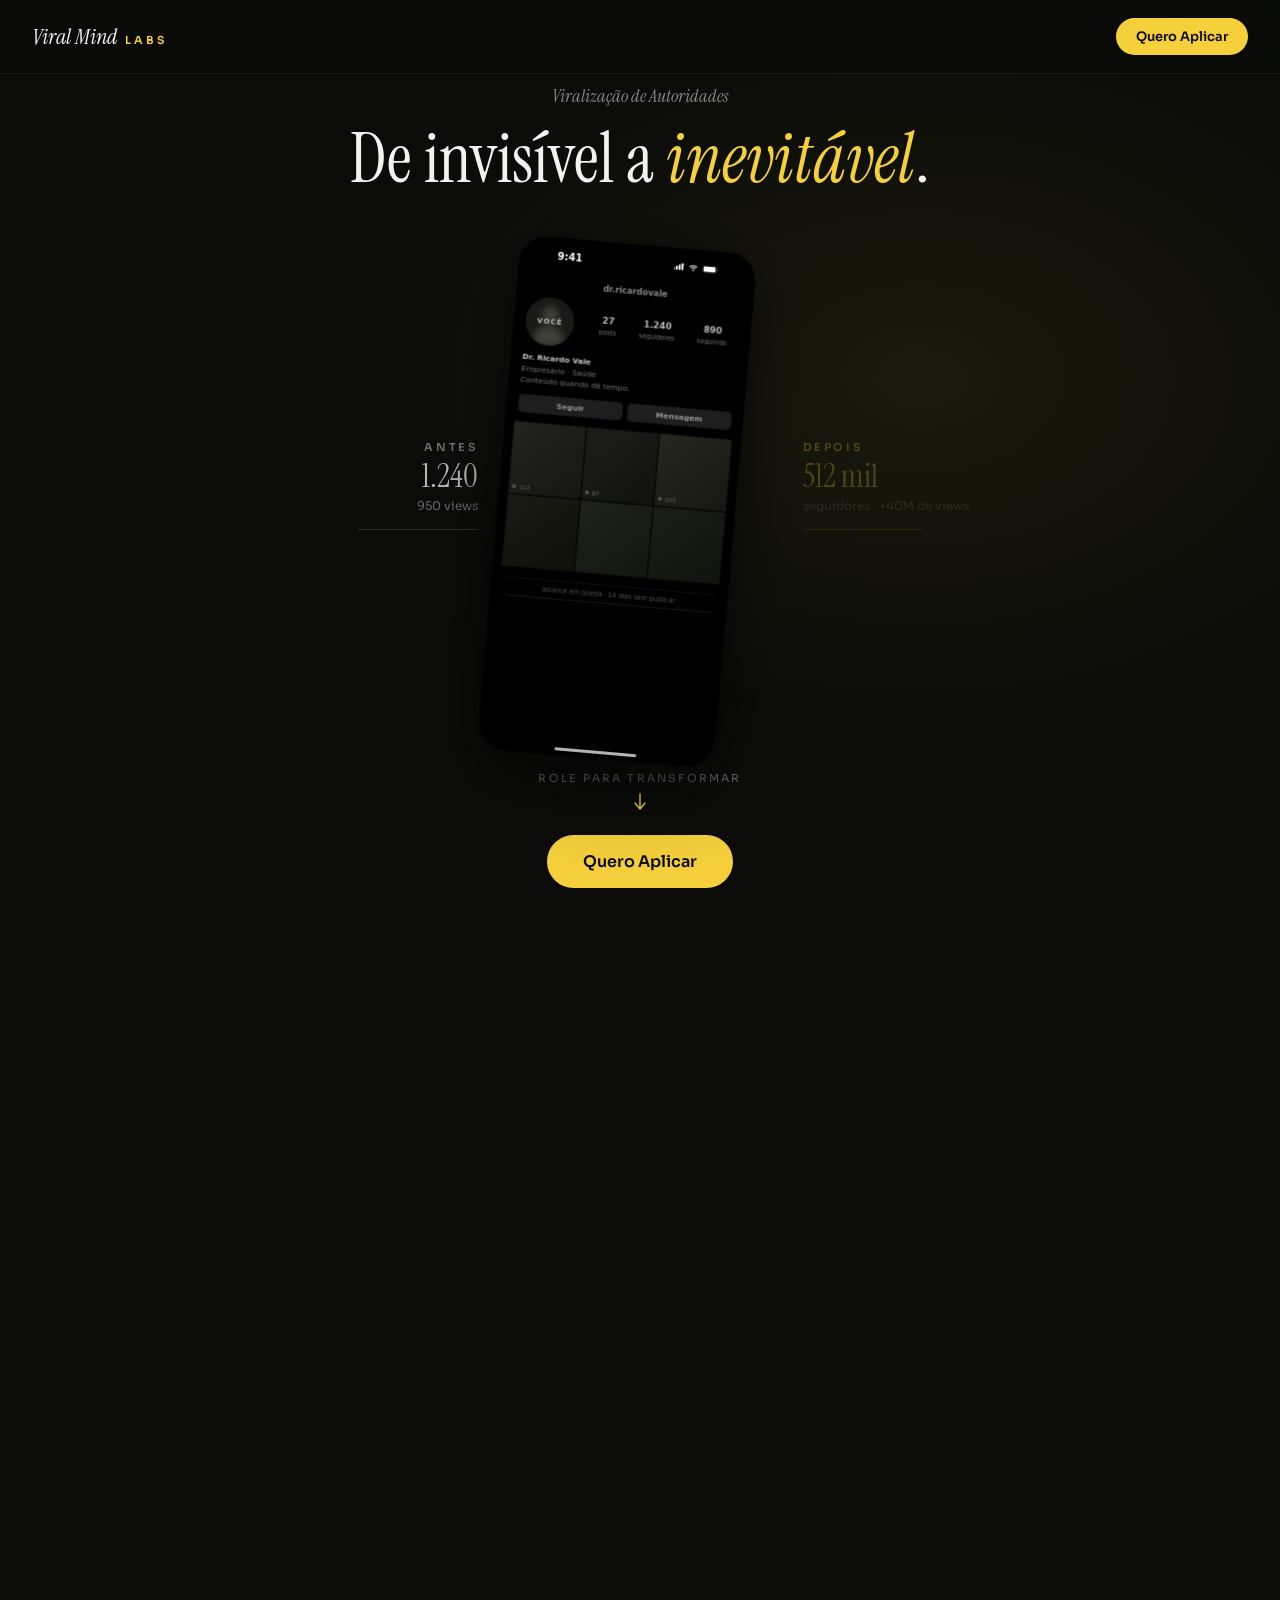
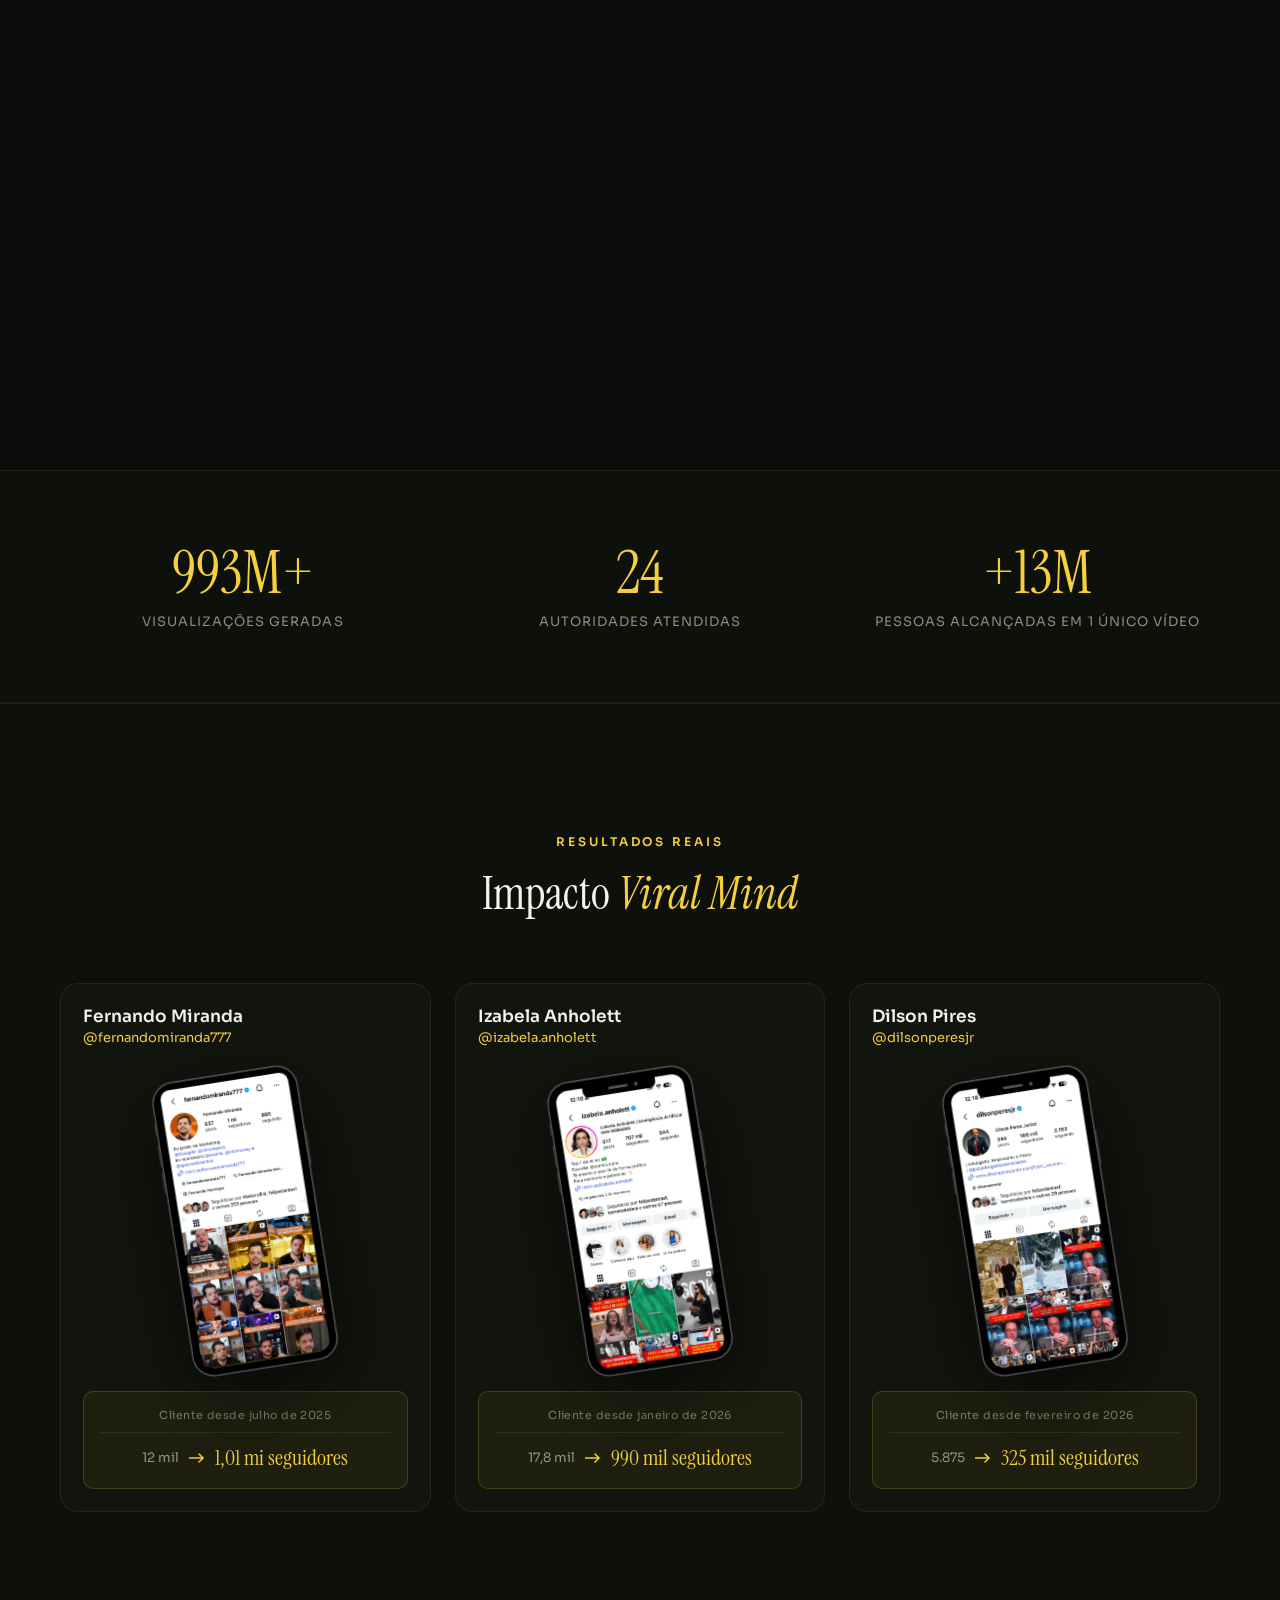
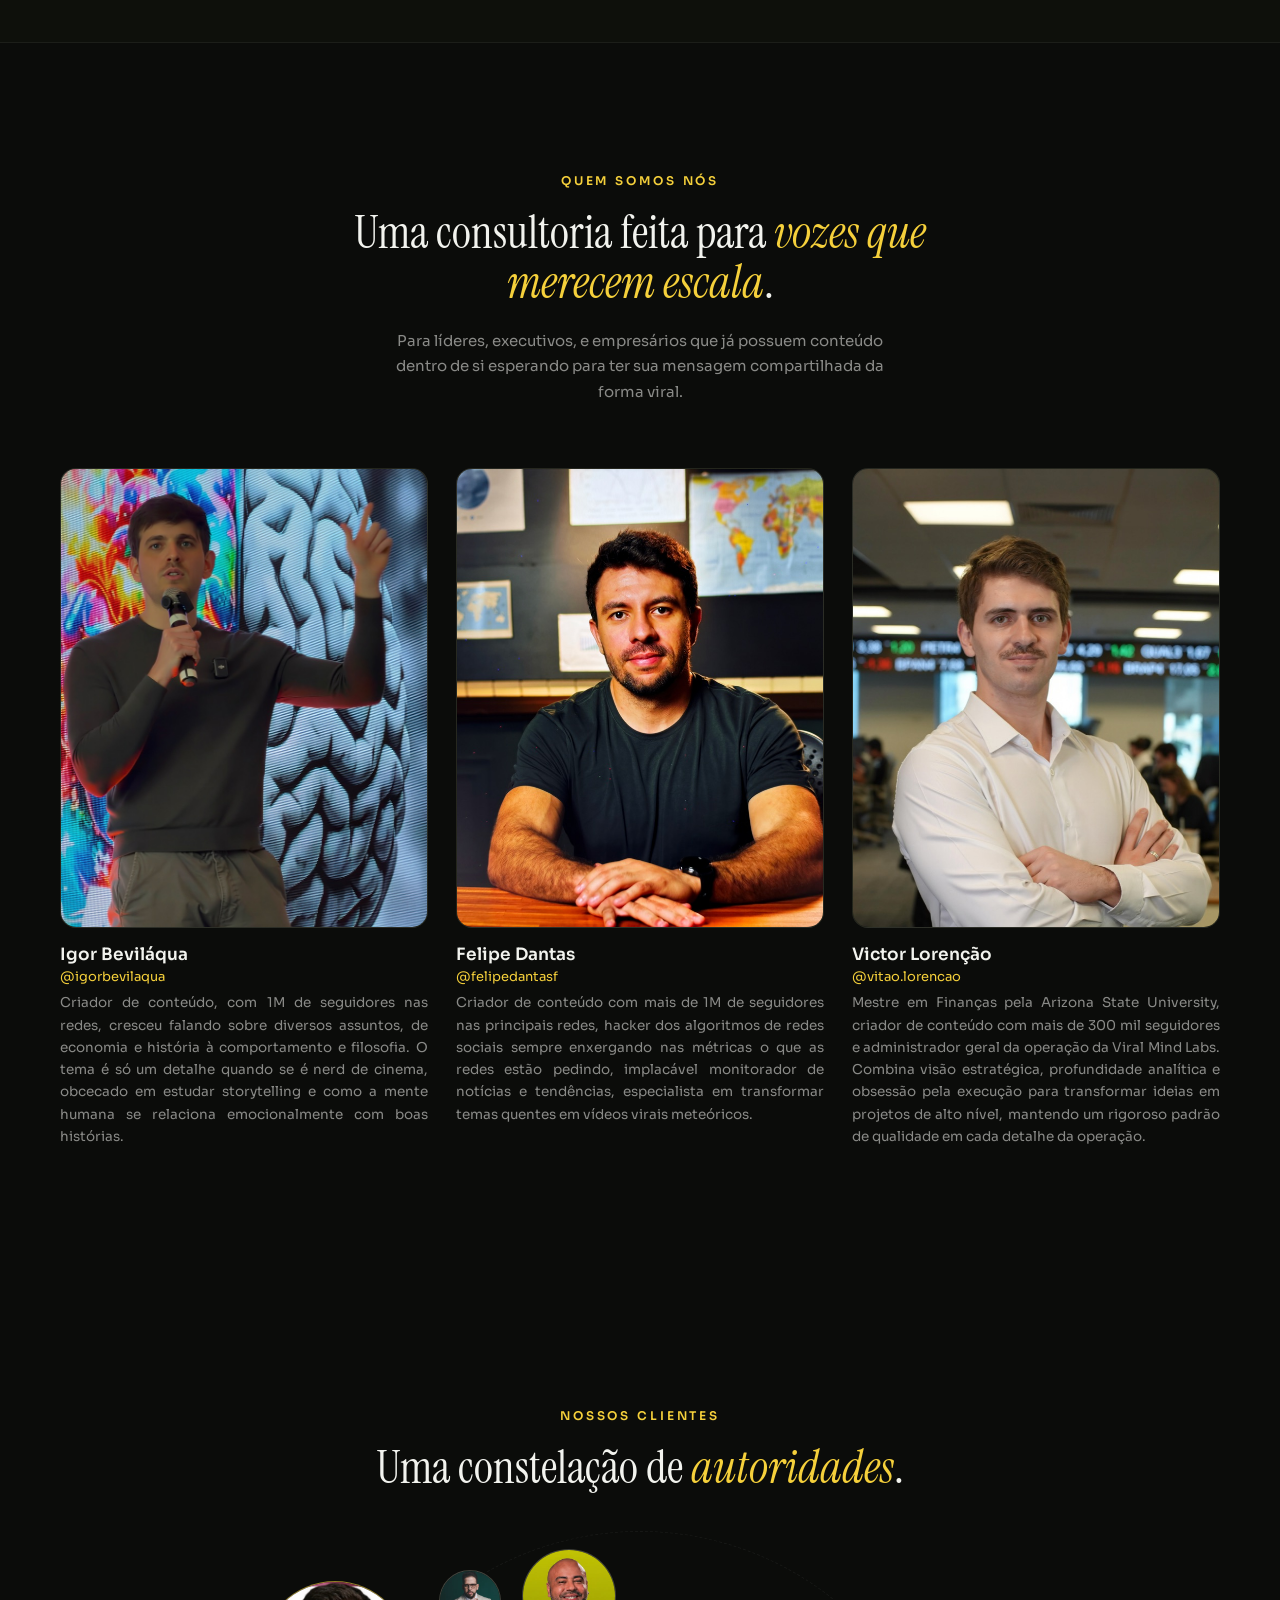
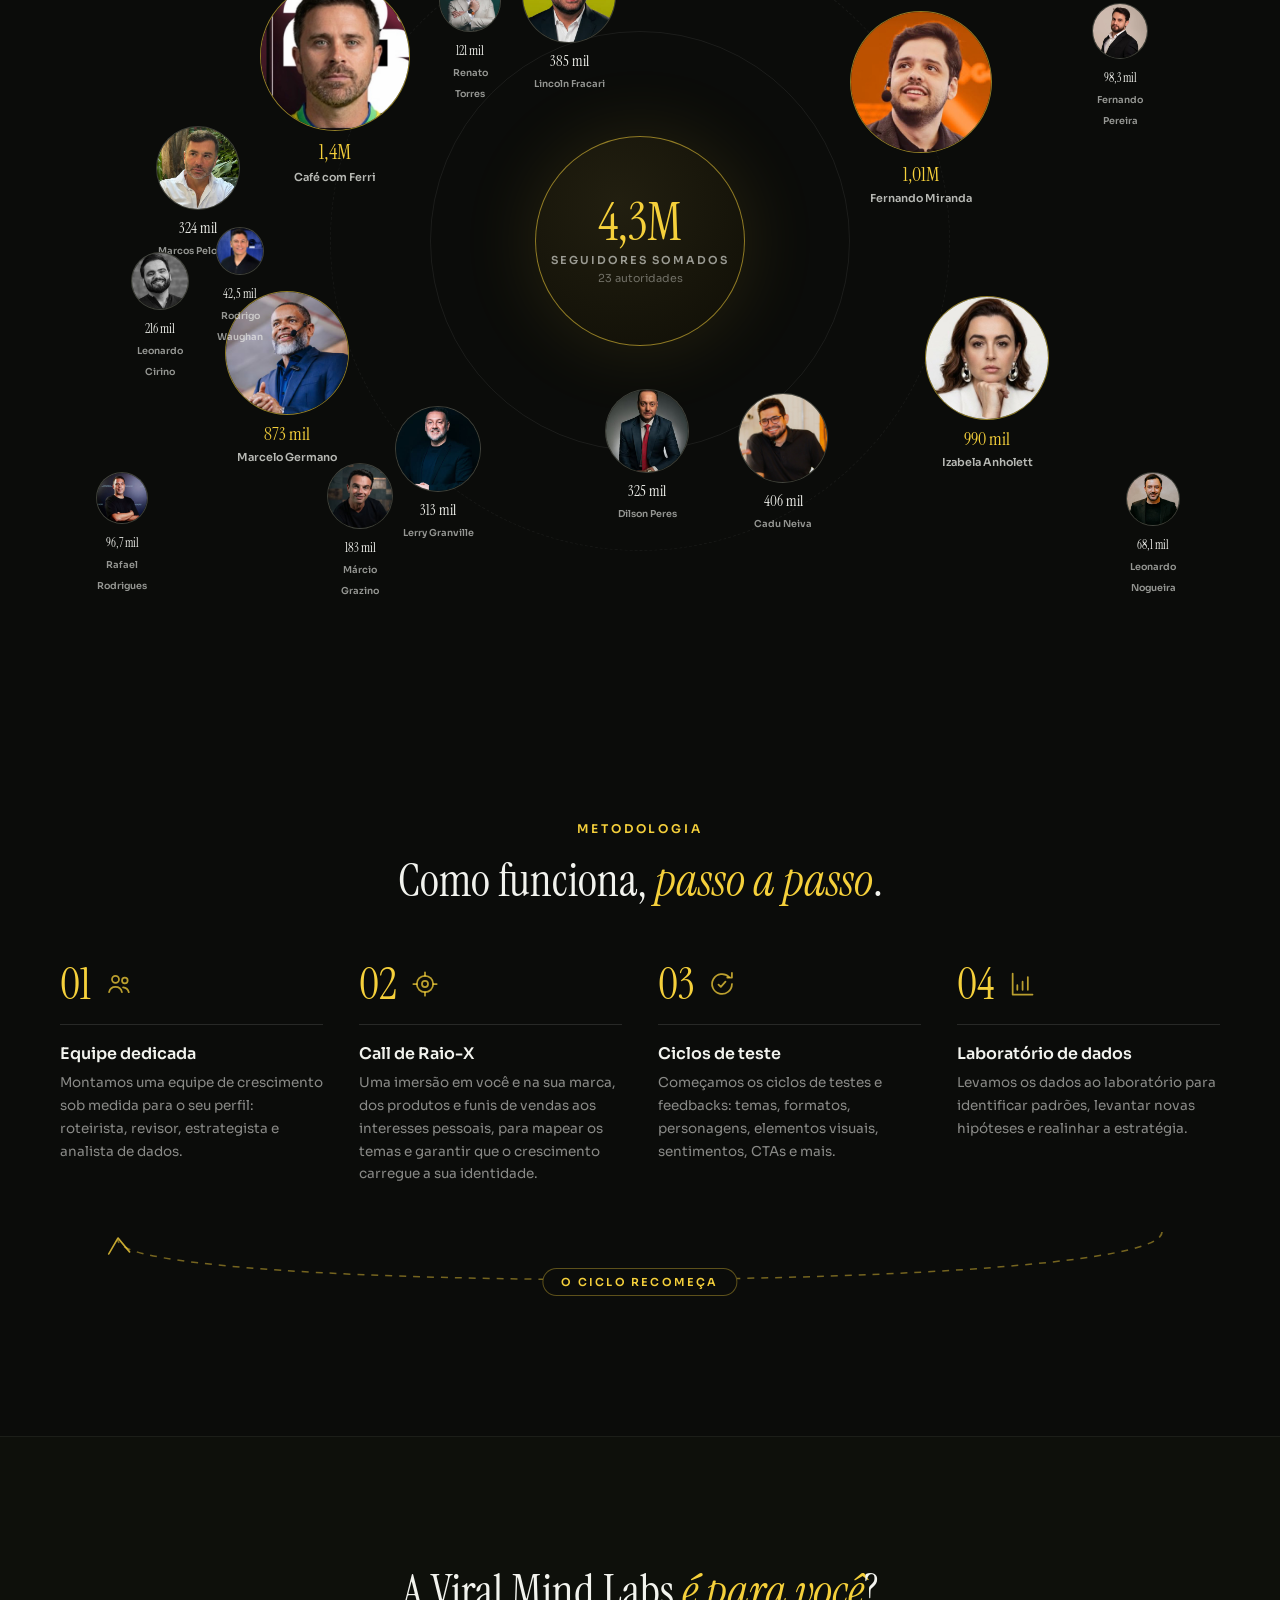
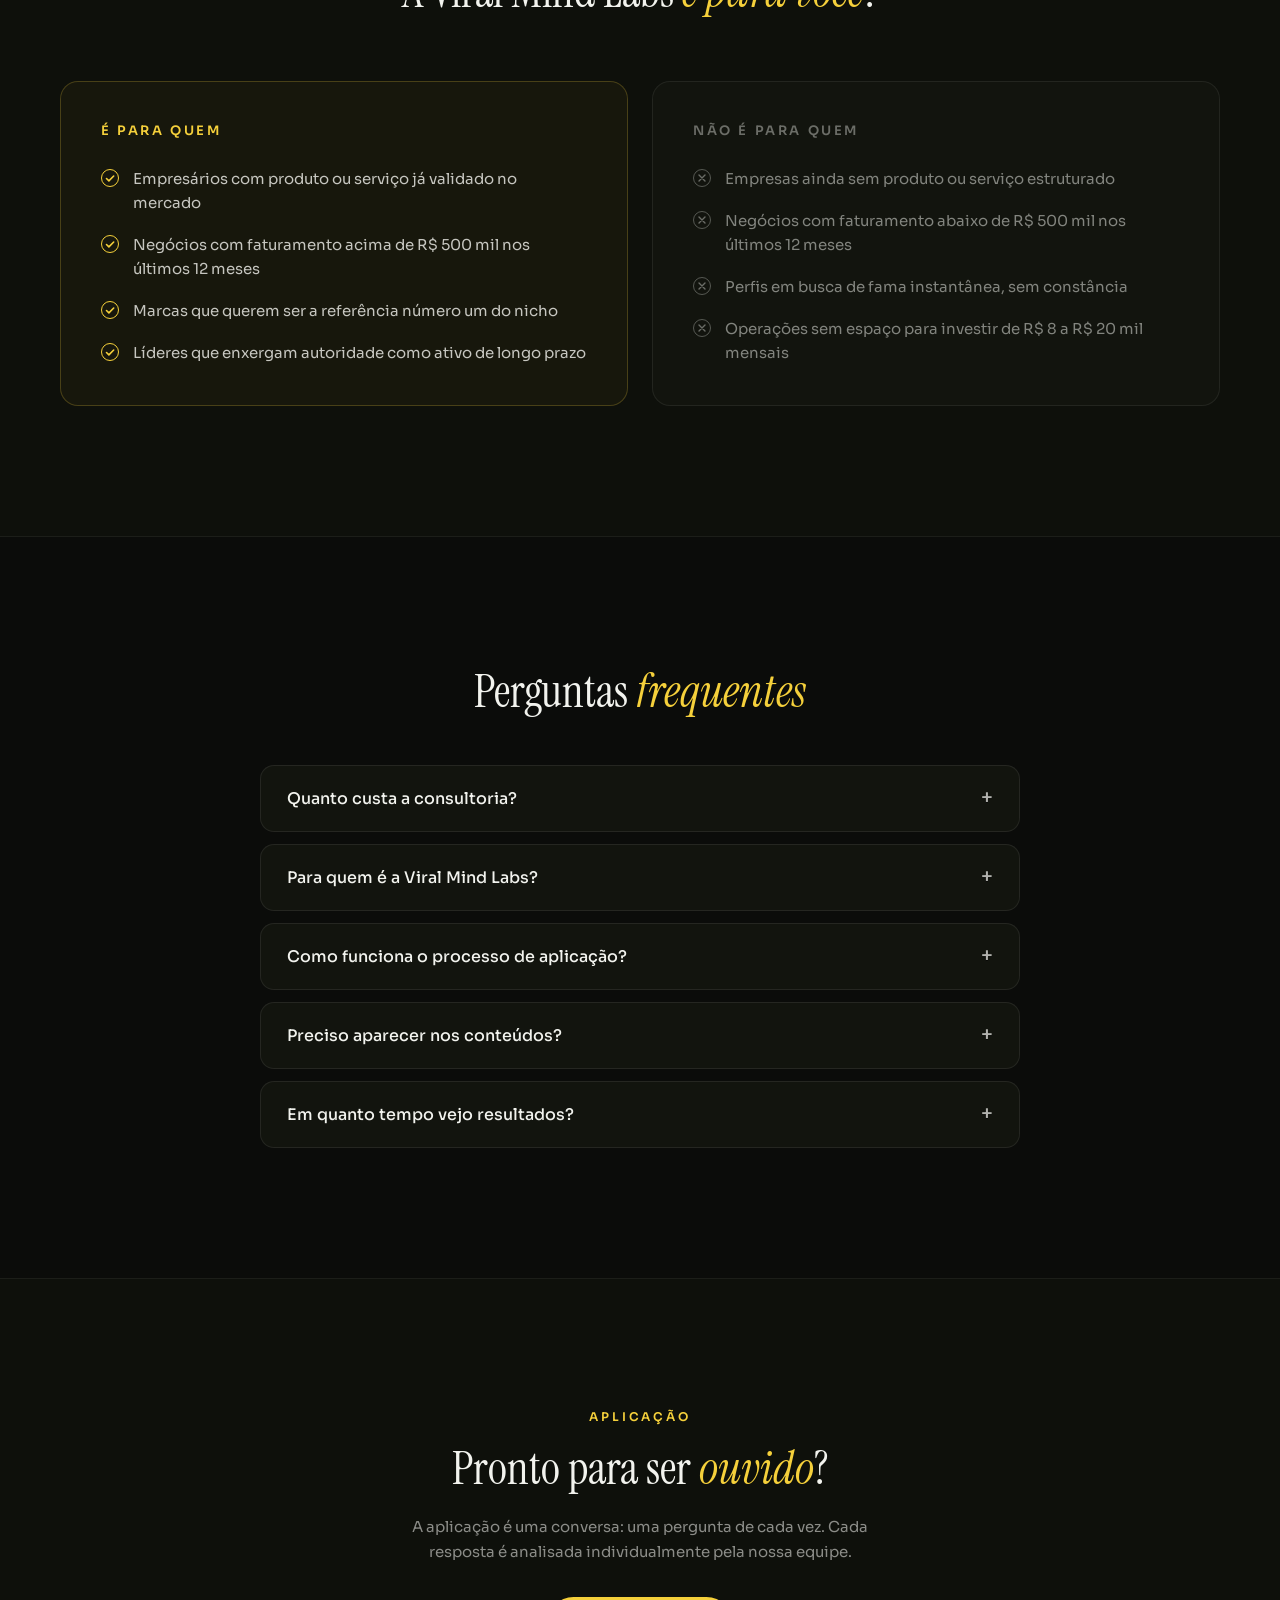
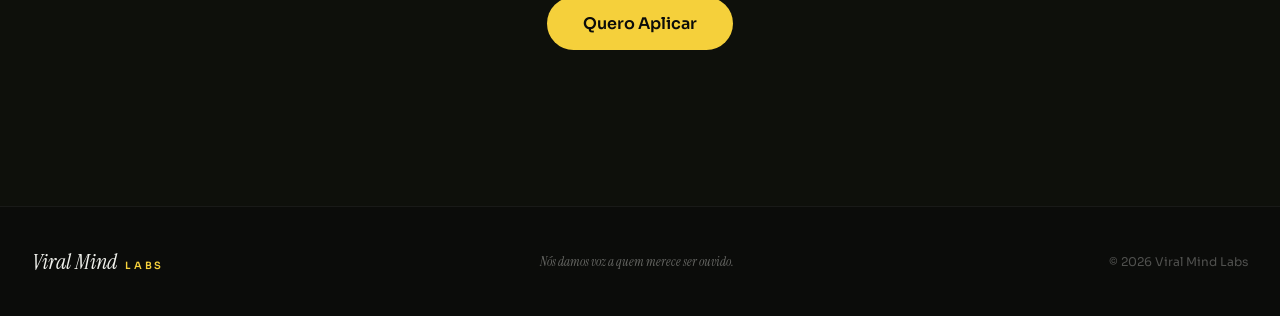
==== commit d2d88f39: "feat(masterplan): UTMs do Master Plan iguais às do /aplicar e webhook para o CRM (SQL não executado)" ====
--- a/index.html
+++ b/index.html
@@ -581,7 +581,7 @@
   <span class="footer-copy">© 2026 Viral Mind Labs</span>
 </footer>
 
-<script src="/attribution.js?v=15"></script>
+<script src="/attribution.js?v=16"></script>
 <script src="script.js?v=12"></script>
 </body>
 </html>
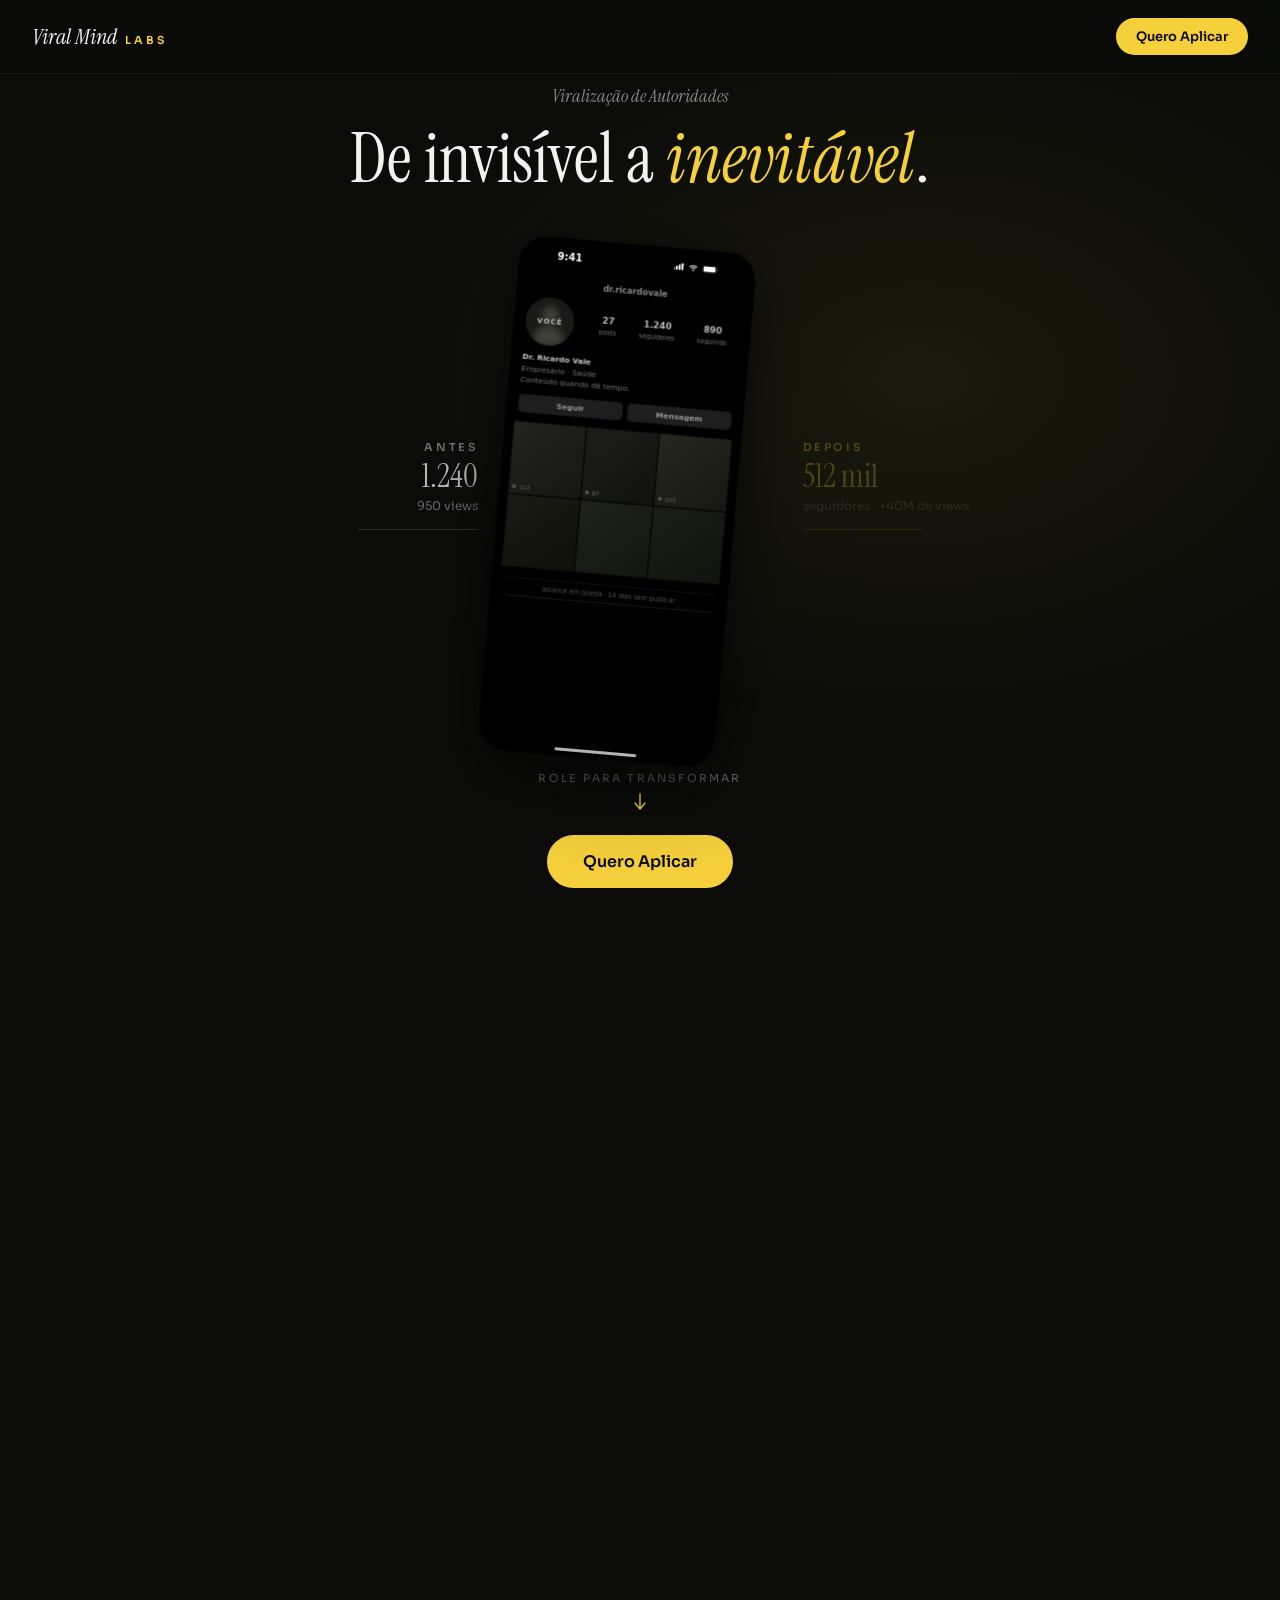
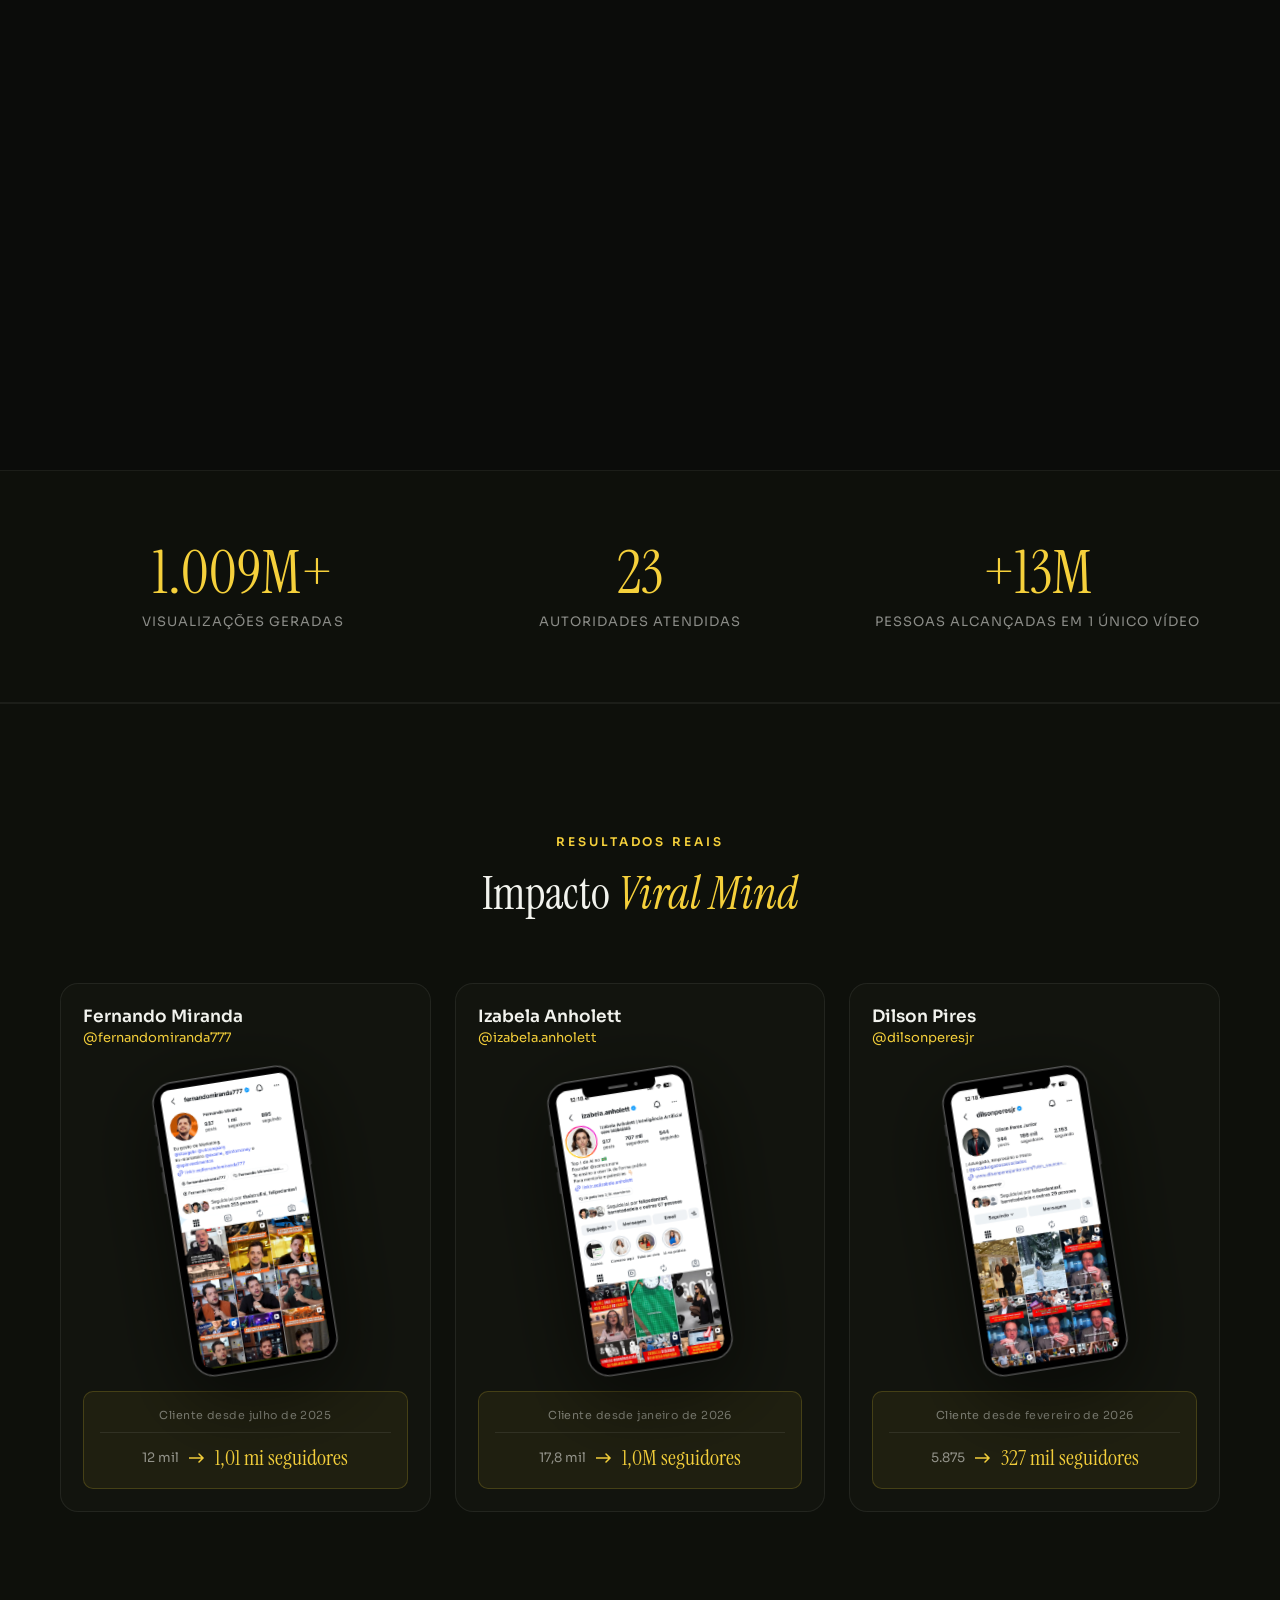
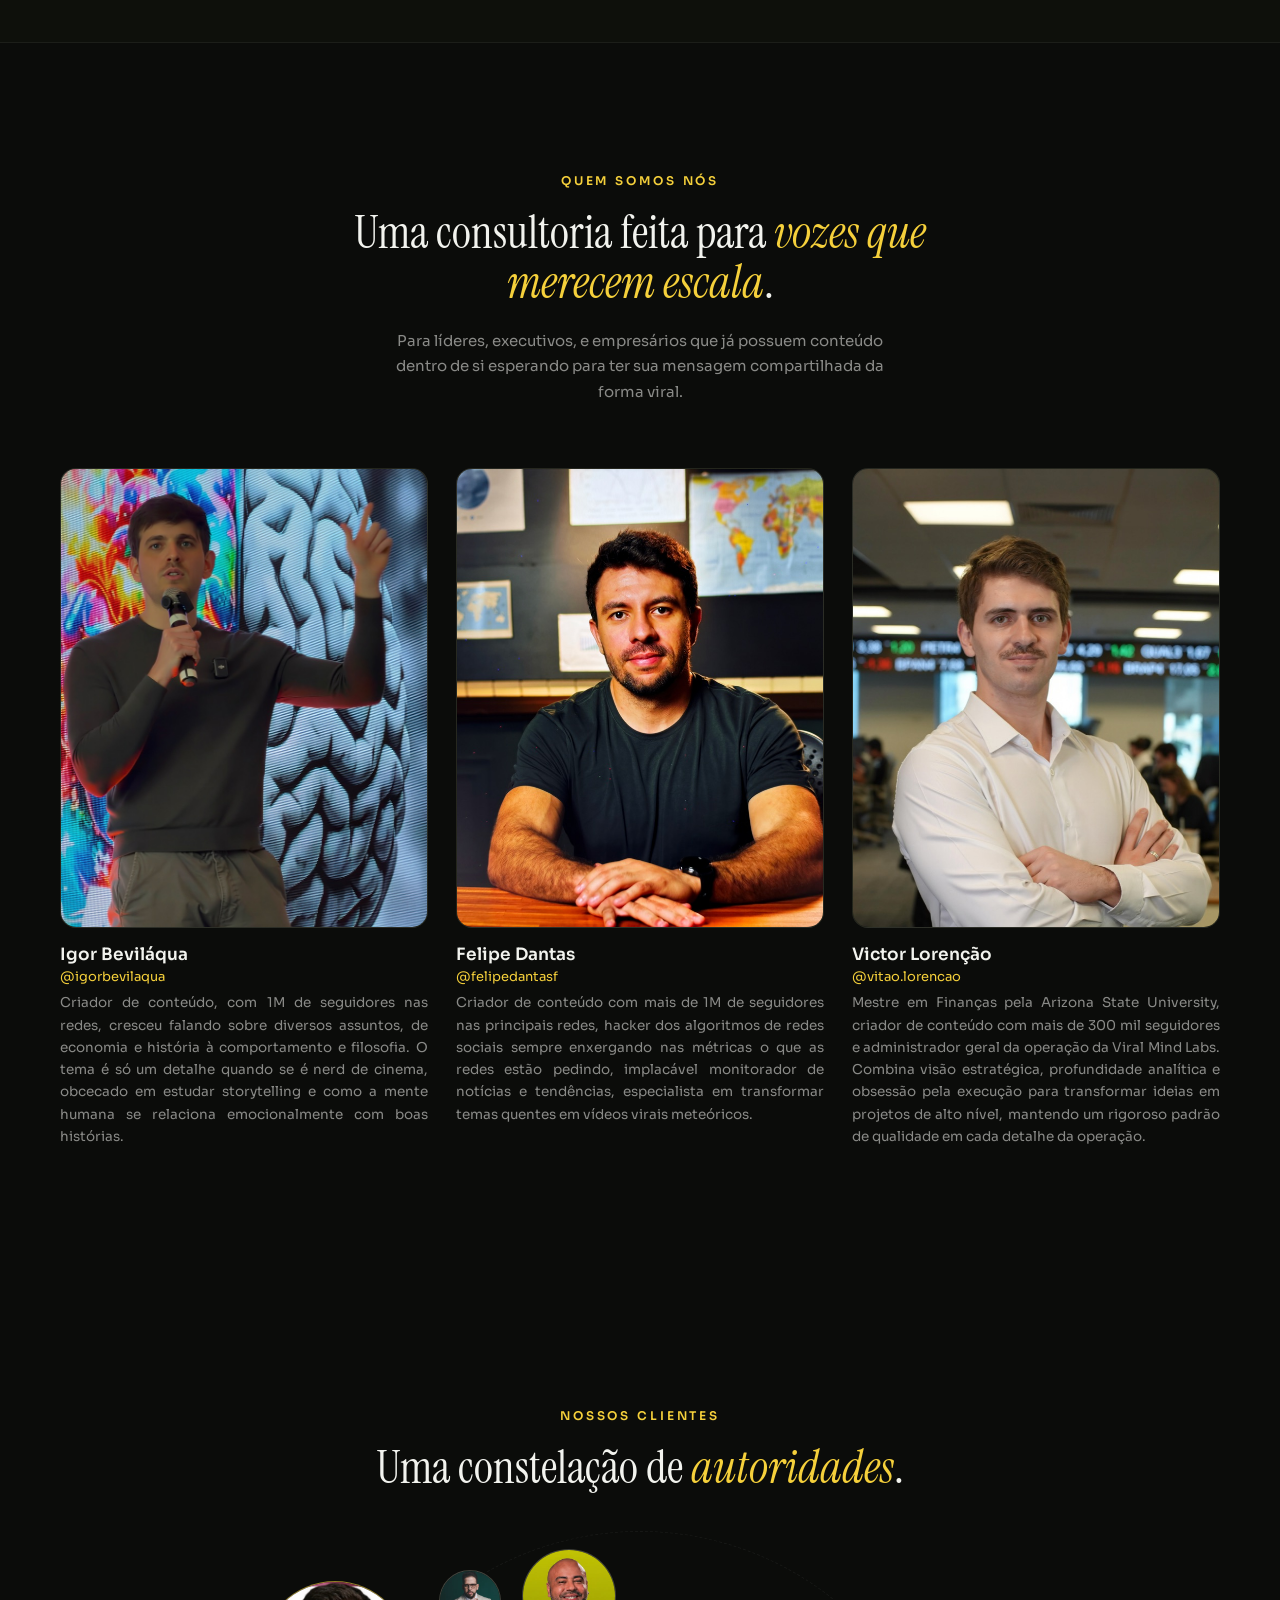
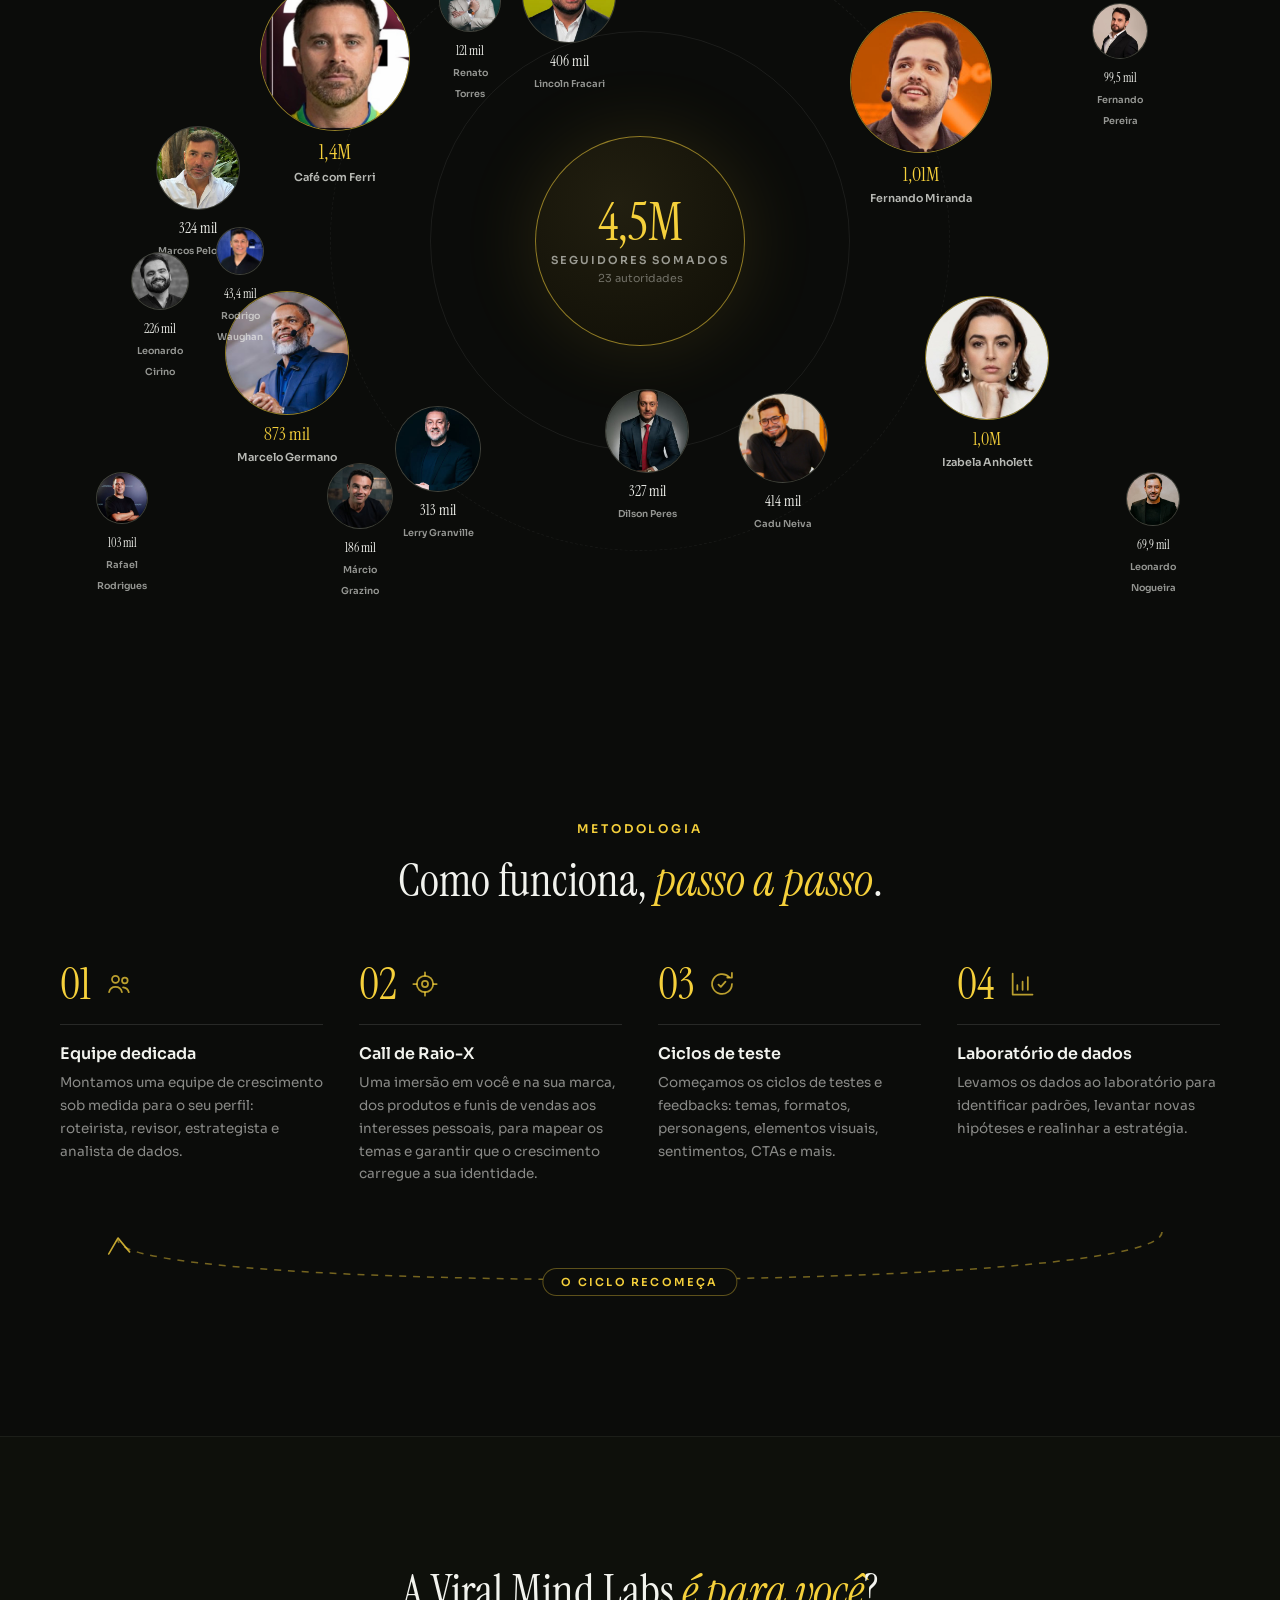
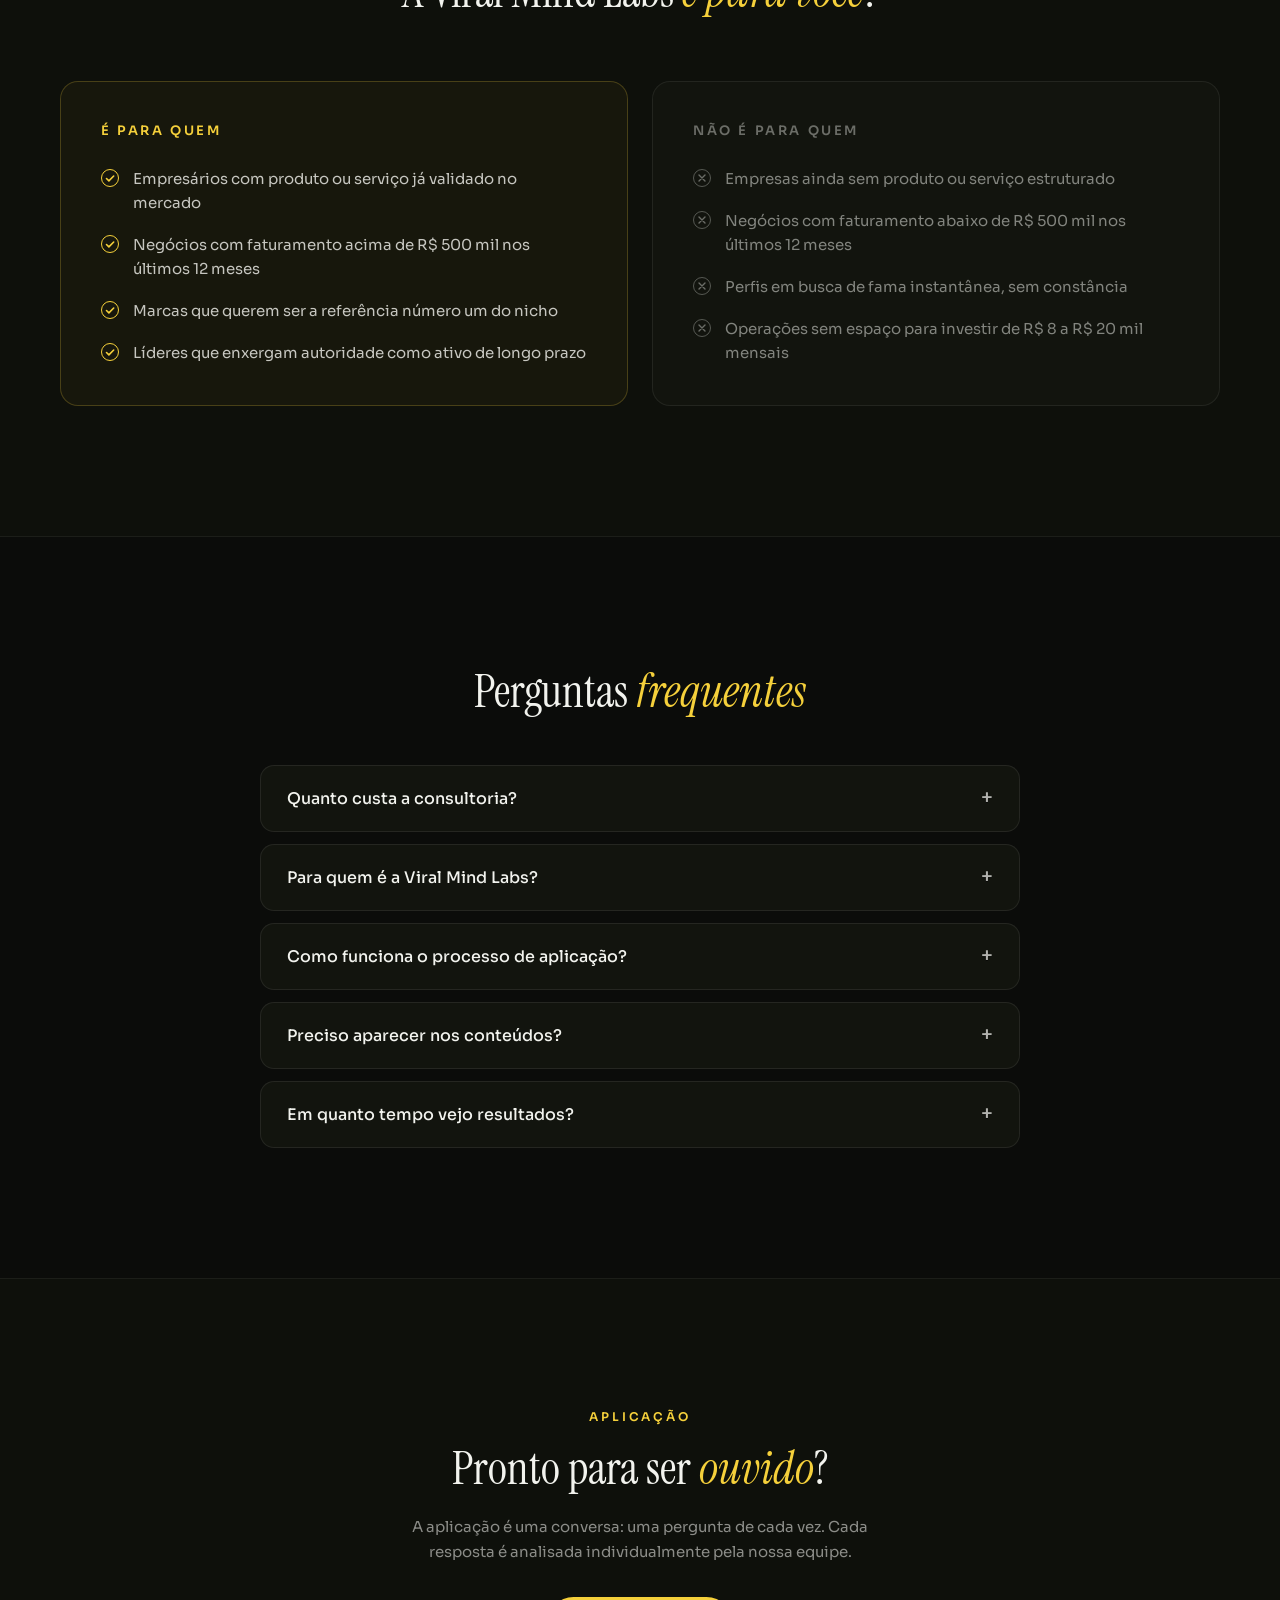
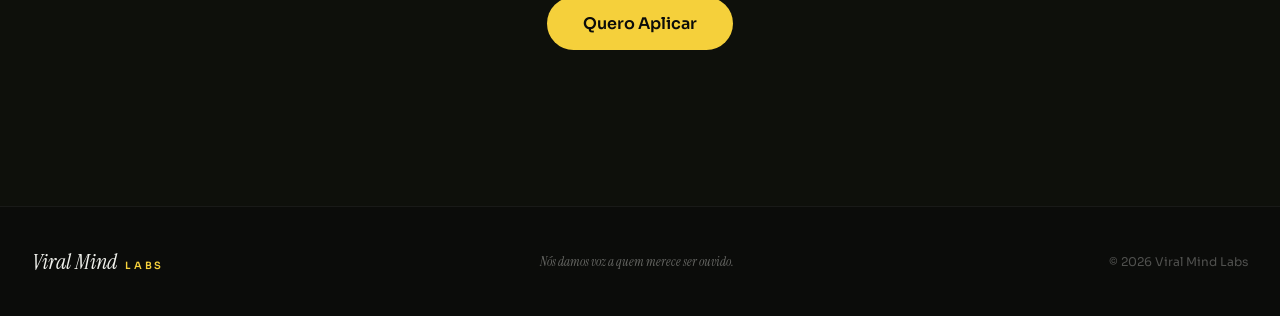
==== commit 581e3010: "chore: atualiza números do site com dados do banco [skip ci]" ====
--- a/index.html
+++ b/index.html
@@ -197,7 +197,7 @@
 <section id="numeros">
   <div class="wrap stats-grid" data-r="g600-1">
     <div data-reveal="0">
-      <div class="stat-num"><span data-count-to="1004">0</span>M+</div>
+      <div class="stat-num"><span data-count-to="1046">0</span>M+</div>
       <div class="stat-label">Visualizações geradas</div>
     </div>
     <div data-reveal="1">
@@ -241,7 +241,7 @@
           <div class="case-growth">
             <span class="from" data-ig-from="izabela.anholett">17,8 mil</span>
             <svg width="16" height="10" viewBox="0 0 16 10"><path d="M0 5h13M10 1l4 4-4 4" stroke="#F5D03B" stroke-width="1.5" fill="none" stroke-linecap="round"></path></svg>
-            <span class="to" data-ig-to="izabela.anholett">990 mil seguidores</span>
+            <span class="to" data-ig-to="izabela.anholett">1,0M seguidores</span>
           </div>
         </div>
       </a>
@@ -255,7 +255,7 @@
           <div class="case-growth">
             <span class="from" data-ig-from="dilsonperesjr">5.875</span>
             <svg width="16" height="10" viewBox="0 0 16 10"><path d="M0 5h13M10 1l4 4-4 4" stroke="#F5D03B" stroke-width="1.5" fill="none" stroke-linecap="round"></path></svg>
-            <span class="to" data-ig-to="dilsonperesjr">325 mil seguidores</span>
+            <span class="to" data-ig-to="dilsonperesjr">327 mil seguidores</span>
           </div>
         </div>
       </a>
@@ -309,7 +309,7 @@
         <div class="const-ring" style="left:340px;top:90px;width:420px;height:420px;border:1px solid rgba(255,255,255,0.07)"></div>
         <div class="const-ring" style="left:240px;top:-10px;width:620px;height:620px;border:1px dashed rgba(255,255,255,0.05);animation:vmlSpin 120s linear infinite"></div>
         <div class="const-center">
-          <b>4,3M</b>
+          <b>4,5M</b>
           <span class="lbl">seguidores somados</span>
           <span class="sub">23 autoridades</span>
         </div>
@@ -328,15 +328,15 @@
         </a>
         <a class="const-node" data-reveal="3" href="https://www.instagram.com/izabela.anholett/" target="_blank" rel="noopener noreferrer" style="left:835px;top:355px;width:124px;animation-duration:7.5s;animation-delay:-5s">
           <div class="photo imgslot circle" style="width:124px;height:124px"><img src="assets/img/clientes/cliente-3.jpg" alt="Izabela Anholett"></div>
-          <div class="caption"><span class="num" data-ig="izabela.anholett" style="font-size:18px">990 mil</span><br><span class="name">Izabela Anholett</span></div>
+          <div class="caption"><span class="num" data-ig="izabela.anholett" style="font-size:18px">1,0M</span><br><span class="name">Izabela Anholett</span></div>
         </a>
         <a class="const-node dim" data-reveal="4" href="https://www.instagram.com/lincolnfracari/" target="_blank" rel="noopener noreferrer" style="left:432px;top:8px;width:94px;animation-duration:6s;animation-delay:-2s">
           <div class="photo imgslot circle" style="width:94px;height:94px"><img src="assets/img/clientes/cliente-5.jpg" alt="Lincoln Fracari"></div>
-          <div class="caption"><span class="num" data-ig="lincolnfracari" style="font-size:15px">385 mil</span><br><span class="name">Lincoln Fracari</span></div>
+          <div class="caption"><span class="num" data-ig="lincolnfracari" style="font-size:15px">406 mil</span><br><span class="name">Lincoln Fracari</span></div>
         </a>
         <a class="const-node dim" data-reveal="5" href="https://www.instagram.com/caduneiva/" target="_blank" rel="noopener noreferrer" style="left:648px;top:452px;width:90px;animation-duration:7s;animation-delay:-4s">
           <div class="photo imgslot circle" style="width:90px;height:90px"><img src="assets/img/clientes/cliente-6.jpg" alt="Cadu Neiva"></div>
-          <div class="caption"><span class="num" data-ig="caduneiva" style="font-size:15px">406 mil</span><br><span class="name">Cadu Neiva</span></div>
+          <div class="caption"><span class="num" data-ig="caduneiva" style="font-size:15px">414 mil</span><br><span class="name">Cadu Neiva</span></div>
         </a>
         <a class="const-node dim" data-reveal="6" href="https://www.instagram.com/granvas/" target="_blank" rel="noopener noreferrer" style="left:305px;top:465px;width:86px;animation-duration:8s;animation-delay:-1s">
           <div class="photo imgslot circle" style="width:86px;height:86px"><img src="assets/img/clientes/cliente-7.jpg" alt="Lerry Granville"></div>
@@ -348,11 +348,11 @@
         </a>
         <a class="const-node dim" data-reveal="8" href="https://www.instagram.com/dilsonperesjr/" target="_blank" rel="noopener noreferrer" style="left:515px;top:448px;width:84px;animation-duration:6.2s;animation-delay:-5.2s">
           <div class="photo imgslot circle" style="width:84px;height:84px"><img src="assets/img/clientes/cliente-10.jpg" alt="Dilson Peres"></div>
-          <div class="caption"><span class="num" data-ig="dilsonperesjr" style="font-size:15px">325 mil</span><br><span class="name">Dilson Peres</span></div>
+          <div class="caption"><span class="num" data-ig="dilsonperesjr" style="font-size:15px">327 mil</span><br><span class="name">Dilson Peres</span></div>
         </a>
         <a class="const-node dim" data-reveal="9" href="https://www.instagram.com/marciograzino/" target="_blank" rel="noopener noreferrer" style="left:237px;top:522px;width:66px;animation-duration:6.4s;animation-delay:-1.8s">
           <div class="photo imgslot circle" style="width:66px;height:66px"><img src="assets/img/clientes/cliente-17.jpg" alt="Márcio Grazino"></div>
-          <div class="caption"><span class="num" data-ig="marciograzino" style="font-size:13px">183 mil</span><br><span class="name">Márcio Grazino</span></div>
+          <div class="caption"><span class="num" data-ig="marciograzino" style="font-size:13px">186 mil</span><br><span class="name">Márcio Grazino</span></div>
         </a>
         <a class="const-node dim" data-reveal="10" href="https://www.instagram.com/orenatotorres/" target="_blank" rel="noopener noreferrer" style="left:349px;top:29px;width:62px;animation-duration:7.4s">
           <div class="photo imgslot circle" style="width:62px;height:62px"><img src="assets/img/clientes/cliente-11.jpg" alt="Renato Torres"></div>
@@ -360,29 +360,29 @@
         </a>
         <a class="const-node dim" data-reveal="11" href="https://www.instagram.com/leonardocirino/" target="_blank" rel="noopener noreferrer" style="left:41px;top:311px;width:58px;animation-duration:8.2s;animation-delay:-3.6s">
           <div class="photo imgslot circle" style="width:58px;height:58px"><img src="assets/img/clientes/cliente-18.jpg" alt="Leonardo Cirino"></div>
-          <div class="caption"><span class="num" data-ig="leonardocirino" style="font-size:12.5px">216 mil</span><br><span class="name">Leonardo Cirino</span></div>
+          <div class="caption"><span class="num" data-ig="leonardocirino" style="font-size:12.5px">226 mil</span><br><span class="name">Leonardo Cirino</span></div>
         </a>
         <a class="const-node dim" data-reveal="12" href="https://www.instagram.com/fernandopereira.finance/" target="_blank" rel="noopener noreferrer" style="left:1002px;top:62px;width:56px;animation-duration:7.8s;animation-delay:-4.6s">
           <div class="photo imgslot circle" style="width:56px;height:56px"><img src="assets/img/clientes/cliente-14.jpg" alt="Fernando Pereira"></div>
-          <div class="caption"><span class="num" data-ig="fernandopereira.finance" style="font-size:12px">98,3 mil</span><br><span class="name">Fernando Pereira</span></div>
+          <div class="caption"><span class="num" data-ig="fernandopereira.finance" style="font-size:12px">99,5 mil</span><br><span class="name">Fernando Pereira</span></div>
         </a>
         <a class="const-node dim" data-reveal="13" href="https://www.instagram.com/leonardorn/" target="_blank" rel="noopener noreferrer" style="left:1036px;top:531px;width:54px;animation-duration:7.6s">
           <div class="photo imgslot circle" style="width:54px;height:54px"><img src="assets/img/clientes/cliente-13.jpg" alt="Leonardo Nogueira"></div>
-          <div class="caption"><span class="num" data-ig="leonardorn" style="font-size:12px">68,1 mil</span><br><span class="name">Leonardo Nogueira</span></div>
+          <div class="caption"><span class="num" data-ig="leonardorn" style="font-size:12px">69,9 mil</span><br><span class="name">Leonardo Nogueira</span></div>
         </a>
         <a class="const-node dim" data-reveal="14" href="https://www.instagram.com/rafaelrodriguesluiz/" target="_blank" rel="noopener noreferrer" style="left:6px;top:531px;width:52px;animation-duration:6.9s">
           <div class="photo imgslot circle" style="width:52px;height:52px"><img src="assets/img/clientes/cliente-15.jpg" alt="Rafael Rodrigues"></div>
-          <div class="caption"><span class="num" data-ig="rafaelrodriguesluiz" style="font-size:12px">96,7 mil</span><br><span class="name">Rafael Rodrigues</span></div>
+          <div class="caption"><span class="num" data-ig="rafaelrodriguesluiz" style="font-size:12px">103 mil</span><br><span class="name">Rafael Rodrigues</span></div>
         </a>
         <a class="const-node dim" data-reveal="16" href="https://www.instagram.com/rodrigowaughan/" target="_blank" rel="noopener noreferrer" style="left:126px;top:286px;width:48px;animation-duration:7.1s">
           <div class="photo imgslot circle" style="width:48px;height:48px"><img src="assets/img/clientes/cliente-20.jpg" alt="Rodrigo Waughan"></div>
-          <div class="caption"><span class="num" data-ig="rodrigowaughan" style="font-size:12px">42,5 mil</span><br><span class="name">Rodrigo Waughan</span></div>
+          <div class="caption"><span class="num" data-ig="rodrigowaughan" style="font-size:12px">43,4 mil</span><br><span class="name">Rodrigo Waughan</span></div>
         </a>
       </div>
     </div>
 
     <div class="clientes-mobile" data-r="show900">
-      <div class="clientes-mobile-stat"><b>4,3M</b><span>seguidores somados · 23 autoridades</span></div>
+      <div class="clientes-mobile-stat"><b>4,5M</b><span>seguidores somados · 23 autoridades</span></div>
       <div class="clientes-avatars">
         <a class="ca-node" href="https://www.instagram.com/cafecomferri/" target="_blank" rel="noopener noreferrer">
           <div class="ca-photo"><img src="assets/img/clientes/cliente-2.jpg" alt="Café com Ferri"></div>
@@ -398,15 +398,15 @@
         </a>
         <a class="ca-node" href="https://www.instagram.com/izabela.anholett/" target="_blank" rel="noopener noreferrer">
           <div class="ca-photo"><img src="assets/img/clientes/cliente-3.jpg" alt="Izabela Anholett"></div>
-          <span class="ca-num" data-ig="izabela.anholett">990 mil</span><span class="ca-name">Izabela Anholett</span>
+          <span class="ca-num" data-ig="izabela.anholett">1,0M</span><span class="ca-name">Izabela Anholett</span>
         </a>
         <a class="ca-node" href="https://www.instagram.com/lincolnfracari/" target="_blank" rel="noopener noreferrer">
           <div class="ca-photo"><img src="assets/img/clientes/cliente-5.jpg" alt="Lincoln Fracari"></div>
-          <span class="ca-num" data-ig="lincolnfracari">385 mil</span><span class="ca-name">Lincoln Fracari</span>
+          <span class="ca-num" data-ig="lincolnfracari">406 mil</span><span class="ca-name">Lincoln Fracari</span>
         </a>
         <a class="ca-node" href="https://www.instagram.com/caduneiva/" target="_blank" rel="noopener noreferrer">
           <div class="ca-photo"><img src="assets/img/clientes/cliente-6.jpg" alt="Cadu Neiva"></div>
-          <span class="ca-num" data-ig="caduneiva">406 mil</span><span class="ca-name">Cadu Neiva</span>
+          <span class="ca-num" data-ig="caduneiva">414 mil</span><span class="ca-name">Cadu Neiva</span>
         </a>
         <a class="ca-node" href="https://www.instagram.com/granvas/" target="_blank" rel="noopener noreferrer">
           <div class="ca-photo"><img src="assets/img/clientes/cliente-7.jpg" alt="Lerry Granville"></div>
@@ -418,11 +418,11 @@
         </a>
         <a class="ca-node" href="https://www.instagram.com/dilsonperesjr/" target="_blank" rel="noopener noreferrer">
           <div class="ca-photo"><img src="assets/img/clientes/cliente-10.jpg" alt="Dilson Peres"></div>
-          <span class="ca-num" data-ig="dilsonperesjr">325 mil</span><span class="ca-name">Dilson Peres</span>
+          <span class="ca-num" data-ig="dilsonperesjr">327 mil</span><span class="ca-name">Dilson Peres</span>
         </a>
         <a class="ca-node" href="https://www.instagram.com/marciograzino/" target="_blank" rel="noopener noreferrer">
           <div class="ca-photo"><img src="assets/img/clientes/cliente-17.jpg" alt="Márcio Grazino"></div>
-          <span class="ca-num" data-ig="marciograzino">183 mil</span><span class="ca-name">Márcio Grazino</span>
+          <span class="ca-num" data-ig="marciograzino">186 mil</span><span class="ca-name">Márcio Grazino</span>
         </a>
         <a class="ca-node" href="https://www.instagram.com/orenatotorres/" target="_blank" rel="noopener noreferrer">
           <div class="ca-photo"><img src="assets/img/clientes/cliente-11.jpg" alt="Renato Torres"></div>
@@ -430,23 +430,23 @@
         </a>
         <a class="ca-node" href="https://www.instagram.com/leonardocirino/" target="_blank" rel="noopener noreferrer">
           <div class="ca-photo"><img src="assets/img/clientes/cliente-18.jpg" alt="Leonardo Cirino"></div>
-          <span class="ca-num" data-ig="leonardocirino">216 mil</span><span class="ca-name">Leonardo Cirino</span>
+          <span class="ca-num" data-ig="leonardocirino">226 mil</span><span class="ca-name">Leonardo Cirino</span>
         </a>
         <a class="ca-node" href="https://www.instagram.com/fernandopereira.finance/" target="_blank" rel="noopener noreferrer">
           <div class="ca-photo"><img src="assets/img/clientes/cliente-14.jpg" alt="Fernando Pereira"></div>
-          <span class="ca-num" data-ig="fernandopereira.finance">98,3 mil</span><span class="ca-name">Fernando Pereira</span>
+          <span class="ca-num" data-ig="fernandopereira.finance">99,5 mil</span><span class="ca-name">Fernando Pereira</span>
         </a>
         <a class="ca-node" href="https://www.instagram.com/leonardorn/" target="_blank" rel="noopener noreferrer">
           <div class="ca-photo"><img src="assets/img/clientes/cliente-13.jpg" alt="Leonardo Nogueira"></div>
-          <span class="ca-num" data-ig="leonardorn">68,1 mil</span><span class="ca-name">Leonardo Nogueira</span>
+          <span class="ca-num" data-ig="leonardorn">69,9 mil</span><span class="ca-name">Leonardo Nogueira</span>
         </a>
         <a class="ca-node" href="https://www.instagram.com/rafaelrodriguesluiz/" target="_blank" rel="noopener noreferrer">
           <div class="ca-photo"><img src="assets/img/clientes/cliente-15.jpg" alt="Rafael Rodrigues"></div>
-          <span class="ca-num" data-ig="rafaelrodriguesluiz">96,7 mil</span><span class="ca-name">Rafael Rodrigues</span>
+          <span class="ca-num" data-ig="rafaelrodriguesluiz">103 mil</span><span class="ca-name">Rafael Rodrigues</span>
         </a>
         <a class="ca-node" href="https://www.instagram.com/rodrigowaughan/" target="_blank" rel="noopener noreferrer">
           <div class="ca-photo"><img src="assets/img/clientes/cliente-20.jpg" alt="Rodrigo Waughan"></div>
-          <span class="ca-num" data-ig="rodrigowaughan">42,5 mil</span><span class="ca-name">Rodrigo Waughan</span>
+          <span class="ca-num" data-ig="rodrigowaughan">43,4 mil</span><span class="ca-name">Rodrigo Waughan</span>
         </a>
       </div>
     </div>
